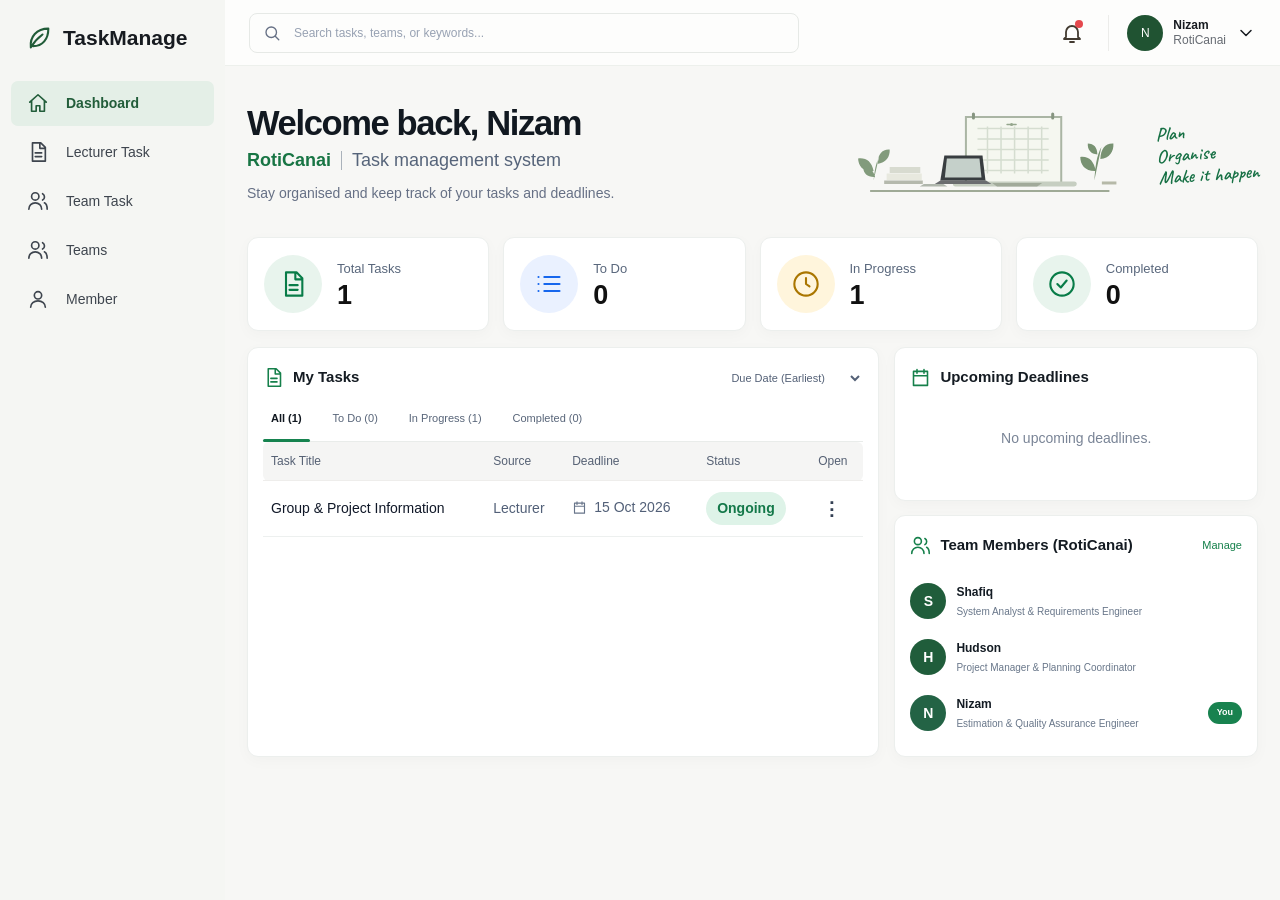
==== frontend/index.html @ a299155d "Organize project frontend structure" ====
<!doctype html>
<html lang="en">
  <head>
    <meta charset="utf-8" />
    <meta
      name="viewport"
      content="width=device-width, initial-scale=1, viewport-fit=cover"
    />
    <title>TaskManage - RotiCanai</title>
    <link
      href="https://fonts.googleapis.com/css2?family=Plus+Jakarta+Sans:wght@400;500;600;800&family=Caveat:wght@500&display=swap"
      rel="stylesheet"
    />
    <link rel="stylesheet" href="css/style.css" />
    <link rel="stylesheet" href="css/lecturer.css" />
    <link rel="stylesheet" href="css/team.css" />
    <link rel="stylesheet" href="css/teams.css" />
    <link rel="stylesheet" href="css/team-overview.css" />
    <link rel="stylesheet" href="css/team-manage.css" />
    <link rel="stylesheet" href="css/dashboard.css" />
    <link rel="stylesheet" href="css/member.css" />
    <link rel="stylesheet" href="css/lecturer-details.css" />
  </head>
  <body>
    <div class="sh">
      <aside class="sb">
        <div class="lg">
          <svg class="i" viewBox="0 0 24 24" style="width: 28px; height: 28px">
            <path
              d="M5 20C4 11 10 4 20 4c0 9-5 15-13 15M5 20c3-5 6-8 10-11"
            /></svg
          ><span>TaskManage</span>
        </div>
        <nav id="nv" aria-label="Navigasi utama"></nav>
        <div class="sidebar-account">
          <span class="av">N</span>
          <div><b>Nizam</b><small>Student Account</small></div>
        </div>
      </aside>
      <main class="mn" id="mn"></main>
    </div>
    <dialog id="dg"><form method="dialog" id="df"></form></dialog>

    <script src="js/app.js" defer></script>
  </body>
</html>
---- frontend/css/style.css ----
:root {
  color-scheme: light;
  --bg: #f5f7f4;
  --sf: #fff;
  --sf2: #f3f5f2;
  --ink: #17231c;
  --mu: #667269;
  --ln: #e3e8e2;
  --g: #1f6b3f;
  --gs: #e3f0e5;
  --gb: #2f8f55;
  --red: #d33a2c;
  --dk: #1d2a22;
  --ondk: #fff;
  box-sizing: border-box;
  padding-top: env(safe-area-inset-top, 0px);
  padding-bottom: env(safe-area-inset-bottom, 0px);
}
*,
*::before,
*::after {
  box-sizing: border-box;
}
html {
  height: 100%;
  scroll-padding-top: env(safe-area-inset-top, 0px);
}
body {
  margin: 0;
  min-height: 100%;
  background: var(--bg);
  color: var(--ink);
  font:
    400 0.93rem/1.5 "Plus Jakarta Sans",
    system-ui,
    sans-serif;
}
a {
  color: inherit;
  text-decoration: none;
}
button,
input,
select {
  font: inherit;
  color: inherit;
}
button {
  cursor: pointer;
}
:focus-visible,
.sr:focus-within {
  outline: 3px solid var(--g);
  outline-offset: 2px;
}
svg.i {
  width: 20px;
  height: 20px;
  fill: none;
  stroke: currentColor;
  stroke-width: 1.8;
  stroke-linecap: round;
  stroke-linejoin: round;
  flex: none;
}
.sh {
  display: grid;
  grid-template-columns: 232px 1fr;
}
.sb {
  position: sticky;
  top: env(safe-area-inset-top, 0px);
  align-self: start;
  height: 100vh;
  padding: 20px 14px;
  background: var(--sf);
  border-right: 1px solid var(--ln);
}
.lg {
  display: flex;
  align-items: center;
  gap: 10px;
  padding: 4px 10px 26px;
  font-size: 1.3rem;
  font-weight: 800;
  color: var(--g);
}
.lg span {
  color: var(--ink);
}
.sb nav a {
  display: flex;
  align-items: center;
  gap: 12px;
  margin-bottom: 4px;
  padding: 11px 12px;
  border-radius: 10px;
  color: var(--mu);
  font-weight: 500;
}
.sb nav a.on {
  background: var(--gs);
  color: var(--g);
  font-weight: 800;
}
.mn {
  min-width: 0;
  padding: 20px clamp(16px, 3vw, 32px) 48px;
}
.tp {
  display: flex;
  align-items: center;
  gap: 16px;
  margin-bottom: 20px;
}
.tr {
  margin-left: auto;
  display: flex;
  align-items: center;
  gap: 14px;
}
.bl {
  position: relative;
  display: grid;
  place-items: center;
  width: 40px;
  height: 40px;
  background: none;
  border: 0;
  color: var(--ink);
}
.bl::after {
  content: "";
  position: absolute;
  top: 7px;
  right: 9px;
  width: 8px;
  height: 8px;
  border-radius: 50%;
  background: #e5484d;
}
.pf {
  display: flex;
  align-items: center;
  gap: 10px;
  padding-left: 14px;
  border-left: 1px solid var(--ln);
}
.pf small {
  display: block;
  color: var(--mu);
  font-size: 0.75rem;
  line-height: 1.2;
}
.pf b {
  display: block;
  line-height: 1.2;
}
.sr {
  flex: 1;
  max-width: 540px;
  display: flex;
  align-items: center;
  gap: 10px;
  height: 44px;
  padding: 0 14px;
  background: var(--sf);
  border: 1px solid var(--ln);
  border-radius: 10px;
  color: var(--mu);
}
.sr input {
  flex: 1;
  min-width: 0;
  border: 0;
  background: none;
  outline: 0;
}
.sr.w {
  max-width: none;
  margin: 0 0 14px;
}
h1 {
  margin: 0;
  font-size: clamp(1.6rem, 4vw, 2.1rem);
  font-weight: 800;
  letter-spacing: -0.01em;
  line-height: 1.15;
}
h3 {
  margin: 0;
  font-size: 1.05rem;
  font-weight: 800;
}
.mu {
  color: var(--mu);
  margin: 2px 0 0;
}
.av {
  display: grid;
  place-items: center;
  width: 40px;
  height: 40px;
  flex: none;
  border-radius: 50%;
  background: var(--g);
  color: #fff;
  font-weight: 800;
}
.av.y {
  background: #2b302d;
  color: #fff;
}
.av.bl2 {
  background: #dbeafe;
  color: #1d4ed8;
}
.av.pk {
  background: #fde2e4;
  color: #b4232a;
}
.av.pu {
  background: #efe0fb;
  color: #7e3fb8;
}
.cd {
  background: var(--sf);
  border: 1px solid var(--ln);
  border-radius: 14px;
  padding: 20px;
}
.ch {
  display: flex;
  align-items: center;
  gap: 10px;
  margin-bottom: 14px;
}
.ch a {
  margin-left: auto;
  color: var(--g);
  font-size: 0.8rem;
  font-weight: 600;
  display: flex;
  align-items: center;
  gap: 6px;
}
.ch .i {
  color: var(--g);
}
.wl {
  display: flex;
  justify-content: space-between;
  gap: 20px;
  margin-bottom: 20px;
}
.gt {
  margin: 6px 0;
  display: flex;
  gap: 14px;
  font-size: 1.05rem;
  color: var(--mu);
}
.gt b {
  color: var(--g);
}
.qt {
  margin: 0;
  font:
    500 1.5rem/1.1 "Caveat",
    cursive;
  color: var(--mu);
  transform: rotate(-4deg);
  align-self: center;
  padding-right: 20px;
}
.st {
  display: grid;
  grid-template-columns: repeat(4, 1fr);
  gap: 16px;
  margin-bottom: 20px;
}
.st .cd {
  display: flex;
  align-items: center;
  gap: 16px;
  padding: 18px;
}
.ib {
  display: grid;
  place-items: center;
  width: 56px;
  height: 56px;
  border-radius: 50%;
  background: var(--gs);
  color: var(--g);
  flex: none;
}
.ib.y {
  background: #fbefc4;
  color: #a06b00;
}
.ib.d {
  background: var(--g);
  color: var(--bg);
}
.st small {
  display: block;
  color: var(--mu);
}
.st strong {
  font-size: 1.9rem;
  line-height: 1.1;
}
.dg {
  display: grid;
  grid-template-columns: 1.65fr 1fr;
  gap: 20px;
  align-items: start;
}
.col {
  display: grid;
  gap: 20px;
  min-width: 0;
}
.pn {
  padding: 16px;
  background: var(--gs);
  border-radius: 12px;
}
.pn h4 {
  margin: 0 0 8px;
  font-size: 1.1rem;
  color: var(--g);
  font-weight: 800;
}
.mt {
  display: flex;
  flex-wrap: wrap;
  gap: 6px 14px;
  margin-bottom: 12px;
  color: var(--mu);
  font-size: 0.85rem;
}
.mt span {
  display: flex;
  align-items: center;
  gap: 6px;
}
.mt .i {
  width: 16px;
  height: 16px;
}
.mt .rd {
  color: var(--red);
}
.ins {
  padding: 14px;
  background: var(--sf);
  border-radius: 10px;
  color: var(--mu);
  font-size: 0.88rem;
}
.ins b {
  display: block;
  color: var(--ink);
  margin-bottom: 4px;
}
.lecturer-brief p {
  margin: 0 0 12px;
}
.lecturer-brief .required-info {
  list-style: none;
  padding: 0;
  margin: 0 0 18px;
}
.lecturer-brief li + li {
  margin-top: 6px;
}
.lecturer-brief ol {
  margin: 8px 0 0;
  padding-left: 22px;
}
.bar {
  flex: 1;
  height: 8px;
  border-radius: 99px;
  background: var(--ln);
  overflow: hidden;
  min-width: 60px;
}
.bar i {
  display: block;
  height: 100%;
  border-radius: inherit;
  background: var(--gb);
}
.pr {
  display: flex;
  align-items: center;
  gap: 12px;
  margin-top: 14px;
  font-weight: 600;
}
.sc {
  overflow-x: auto;
}
table {
  width: 100%;
  border-collapse: collapse;
  min-width: 560px;
}
th {
  padding: 10px 14px;
  background: var(--sf2);
  color: var(--mu);
  font-size: 0.8rem;
  font-weight: 600;
  text-align: left;
}
td {
  padding: 13px 14px;
  border-top: 1px solid var(--ln);
}
.tw {
  border: 1px solid var(--ln);
  border-radius: 10px;
  overflow: hidden;
}
.pl {
  display: inline-block;
  padding: 2px 12px;
  border-radius: 99px;
  font-size: 0.78rem;
  font-weight: 600;
  color: #1c2321;
  white-space: nowrap;
}
.ok {
  background: #cdeccf;
}
.pg {
  background: #fbe9a6;
}
.on {
  background: #dbeafe;
}
.ns {
  background: #e8ebe8;
}
.po {
  background: #fbe8d6;
}
.pb {
  background: #dbeafe;
}
.pp {
  background: #efe0fb;
}
.tl {
  display: flex;
  align-items: center;
  gap: 12px;
  padding: 10px 0;
  border-top: 1px solid var(--ln);
}
.tl:first-of-type {
  border-top: 0;
}
.tl .mu {
  font-size: 0.78rem;
}
.you {
  margin-left: auto;
  padding: 1px 10px;
  border-radius: 99px;
  background: var(--g);
  color: var(--bg);
  font-size: 0.72rem;
  font-weight: 800;
}
.hl {
  background: var(--gs);
  border-radius: 10px;
  padding: 10px 12px;
  margin: 0 -12px;
}
.dd {
  margin-left: auto;
  text-align: right;
  color: var(--red);
  font-weight: 800;
  font-size: 0.85rem;
}
.dd small {
  display: block;
  color: var(--mu);
  font-weight: 400;
}
.act {
  position: relative;
  display: grid;
  gap: 14px;
  padding-left: 22px;
  margin: 0;
  list-style: none;
}
.act::before {
  content: "";
  position: absolute;
  left: 5px;
  top: 8px;
  bottom: 8px;
  width: 2px;
  background: var(--ln);
}
.act li {
  position: relative;
  display: flex;
  justify-content: space-between;
  gap: 12px;
  font-size: 0.85rem;
}
.act li::before {
  content: "";
  position: absolute;
  left: -22px;
  top: 6px;
  width: 12px;
  height: 12px;
  border-radius: 50%;
  background: var(--ln);
  border: 2px solid var(--sf);
}
.act li:first-child::before {
  background: var(--gb);
}
.act em {
  font-style: normal;
  color: var(--mu);
  white-space: nowrap;
  font-size: 0.78rem;
}
.hd {
  display: flex;
  align-items: center;
  gap: 16px;
  padding: 16px 20px;
  border-bottom: 1px solid var(--ln);
}
.hd .ib {
  border-radius: 12px;
  background: #fbe8d6;
  color: #8a4b12;
  width: 60px;
  height: 60px;
}
.bt {
  display: inline-flex;
  align-items: center;
  gap: 8px;
  padding: 10px 16px;
  background: var(--sf);
  border: 1px solid var(--ln);
  border-radius: 10px;
  font-weight: 600;
}
.bt.d {
  margin-left: auto;
  background: var(--dk);
  color: var(--ondk);
  border-color: var(--dk);
}
.pc {
  padding: 0;
}
.pc > .hd {
  padding: 20px;
}
.pc > .hd .bt {
  margin-left: auto;
}
.tb2 {
  display: flex;
  align-items: center;
  gap: 26px;
  padding: 0 20px;
  border-bottom: 1px solid var(--ln);
}
.tb2 button {
  padding: 14px 0;
  background: none;
  border: 0;
  border-bottom: 2px solid transparent;
  color: var(--mu);
  font-weight: 500;
}
.tb2 button.on {
  background: none;
  border-color: var(--ink);
  color: var(--ink);
  font-weight: 800;
}
.tb2 .bt {
  margin: 8px 0 8px auto;
}
.bd {
  padding: 20px;
}
.ck {
  width: 18px;
  height: 18px;
  accent-color: var(--g);
}
.mo {
  width: 34px;
  height: 26px;
  border: 0;
  border-radius: 6px;
  background: var(--sf2);
  font-weight: 800;
}
.two {
  display: grid;
  grid-template-columns: 1fr 1fr;
  gap: 20px;
  margin-top: 20px;
}
.big {
  font-size: 1.5rem;
  font-weight: 800;
  margin-left: 12px;
}
.gl {
  display: flex;
  align-items: center;
  gap: 6px;
  font-size: 0.8rem;
  color: var(--mu);
  margin-left: auto;
}
.on2 {
  display: inline-block;
  width: 9px;
  height: 9px;
  border-radius: 50%;
  margin-right: 8px;
  background: #22a35a;
}
.on2.of {
  background: #a3aaa5;
}
.rt {
  display: grid;
  grid-template-columns: repeat(3, 1fr);
  gap: 12px;
}
.rt div {
  padding: 14px 10px;
  border-radius: 10px;
  text-align: center;
  font-size: 0.82rem;
  color: #1c2321;
}
.rt strong {
  display: block;
  font-size: 1.6rem;
}
.rt .i {
  margin: 0 auto 4px;
}
.cb {
  display: flex;
  align-items: center;
  gap: 10px;
  margin-bottom: 14px;
  flex-wrap: wrap;
}
.cb h3 {
  font-size: 1.35rem;
  margin: 0 12px;
}
.cb .bt {
  padding: 8px 14px;
}
.cb .sw {
  margin-left: auto;
  display: flex;
  background: var(--sf2);
  border-radius: 10px;
  padding: 4px;
}
.sw button {
  padding: 6px 18px;
  border: 0;
  border-radius: 8px;
  background: none;
  color: var(--mu);
  font-weight: 500;
}
.sw .on {
  background: #efe3d6;
  color: #1c2321;
  font-weight: 600;
}
.cg {
  display: grid;
  grid-template-columns: repeat(7, 1fr);
  border-top: 1px solid var(--ln);
  border-left: 1px solid var(--ln);
}
.cg > * {
  border-right: 1px solid var(--ln);
  border-bottom: 1px solid var(--ln);
}
.cg .w {
  padding: 10px;
  text-align: center;
  font-weight: 600;
  background: var(--sf2);
}
.cg .c {
  min-height: 98px;
  padding: 8px 6px;
}
.cg .c > span {
  display: block;
  margin-bottom: 6px;
  font-size: 0.85rem;
}
.cg .c.o > span {
  color: var(--mu);
  opacity: 0.5;
}
.ev {
  display: flex;
  align-items: center;
  gap: 6px;
  margin-bottom: 4px;
  padding: 5px 8px;
  border-radius: 8px;
  font-size: 0.72rem;
  font-weight: 500;
  color: #1c2321;
  line-height: 1.2;
}
.ev::before {
  content: "";
  width: 8px;
  height: 8px;
  border-radius: 50%;
  flex: none;
  background: var(--d);
}
.r {
  --d: #ef4444;
  background: #fde2e2;
}
.b {
  --d: #3b82f6;
  background: #dbeafe;
}
.p {
  --d: #a855f7;
  background: #f0e1fb;
}
.y {
  --d: #f5b800;
  background: #fdf0c8;
}
.gr {
  --d: #22a35a;
  background: #d9f2e0;
}
.pk2 {
  --d: #ec4899;
  background: #fde0ec;
}
.cl {
  display: grid;
  grid-template-columns: 2.3fr 1fr;
  gap: 20px;
  align-items: start;
}
.ul {
  display: flex;
  align-items: center;
  gap: 12px;
  padding: 12px 0;
  border-top: 1px solid var(--ln);
  font-size: 0.82rem;
}
.ul:first-of-type {
  border-top: 0;
}
.dot {
  display: grid;
  place-items: center;
  width: 30px;
  height: 30px;
  border-radius: 8px;
  flex: none;
}
.dot::before {
  content: "";
  width: 12px;
  height: 12px;
  border-radius: 50%;
  background: var(--d);
}
.ul b {
  display: block;
  font-size: 0.88rem;
}
.ul small {
  color: var(--mu);
}
.ul .d {
  margin-left: auto;
  color: var(--mu);
}
.lk {
  display: flex;
  align-items: center;
  gap: 12px;
  padding: 8px 0;
}
.lk::before {
  content: "";
  width: 16px;
  height: 16px;
  border-radius: 50%;
  background: var(--d);
}
.dl {
  padding: 12px 0;
  border-top: 1px solid var(--ln);
  display: flex;
  gap: 12px;
  align-items: center;
}
.dl:first-of-type {
  border-top: 0;
}
dialog {
  width: min(420px, 92vw);
  padding: 22px;
  border: 0;
  border-radius: 14px;
  background: var(--sf);
  color: var(--ink);
}
dialog::backdrop {
  background: rgba(0, 0, 0, 0.45);
}
dialog label {
  display: block;
  margin: 12px 0 4px;
  font-weight: 600;
  font-size: 0.85rem;
}
dialog input,
dialog select {
  width: 100%;
  padding: 10px 12px;
  background: var(--bg);
  border: 1px solid var(--ln);
  border-radius: 8px;
}
.ac {
  display: flex;
  justify-content: flex-end;
  gap: 8px;
  margin-top: 20px;
}
.ac button {
  padding: 9px 18px;
  border-radius: 9px;
  border: 1px solid var(--ln);
  background: none;
  font-weight: 600;
}
.ac .pm {
  background: var(--dk);
  color: var(--ondk);
  border-color: var(--dk);
}

/* Reference palette: green dashboard, warm neutral workspace pages. */
:root {
  --bg: #f7f7f5;
  --sf: #fdfdfc;
  --sf2: #f0efed;
  --ink: #171b20;
  --mu: #666b72;
  --ln: #ececea;
  --g: #225d3a;
  --gs: #e4efe7;
  --gb: #308a59;
  --dk: #292e34;
  --red: #cf414b;
}
body {
  font-family: Arial, Helvetica, sans-serif;
  font-size: 14px;
}
.sh {
  grid-template-columns: 205px minmax(0, 1fr);
}
.sb {
  display: flex;
  flex-direction: column;
  background: #f5f6f3;
  border: 0;
  padding: 22px 11px;
  height: 100dvh;
}
.lg {
  padding: 0 14px 27px;
  font-size: 20px;
  gap: 10px;
  color: var(--g);
}
.sb nav a {
  min-height: 45px;
  margin-bottom: 4px;
  border-radius: 7px;
  padding: 10px 16px;
  color: #3e454e;
  font-size: 14px;
  font-weight: 400;
  gap: 17px;
}
.sb nav a.on {
  color: var(--g);
  background: var(--gs);
  font-weight: 600;
}
.sb nav .i {
  width: 22px;
  height: 22px;
}
.sidebar-account {
  display: flex;
  align-items: center;
  gap: 12px;
  margin-top: auto;
  padding: 20px 14px 25px;
}
.sidebar-account small {
  display: block;
  font-size: 12px;
  color: #434952;
}
.sidebar-account .av {
  width: 44px;
  height: 44px;
  background: #20262d;
  font-size: 20px;
  font-weight: 400;
}
.mn {
  padding: 20px 25px 40px;
}
.tp {
  min-height: 54px;
  align-items: flex-start;
  margin-bottom: 10px;
}
h1 {
  font-size: 32px;
  line-height: 1.2;
  letter-spacing: -0.6px;
  font-weight: 700;
}
h3 {
  font-weight: 600;
  font-size: 18px;
}
.tp .mu {
  margin-top: 3px;
  font-size: 16px;
  color: #404751;
}
.tr {
  gap: 16px;
  flex-shrink: 0;
}
.pf {
  padding-left: 18px;
}
.pf .av {
  background: #20262d;
  font-weight: 500;
}
body:not([data-page="home"]) .pf > div,
body:not([data-page="home"]) .pf > svg {
  display: none;
}
.bl {
  color: #423a30;
}
.bl .i {
  width: 24px;
  height: 24px;
}
.cd {
  border: 1px solid #f1f0ee;
  border-radius: 12px;
  box-shadow: 0 3px 10px #282b3005;
  padding: 18px;
  min-width: 0;
}
.pc {
  padding: 0;
}
.pc > .hd {
  padding: 18px 20px;
  min-height: 92px;
}
.hd .ib {
  width: 76px;
  height: 60px;
  color: #473d30;
  background: #faecdf;
  border-radius: 9px;
}
.hd .ib .i {
  width: 36px;
  height: 36px;
  stroke-width: 2;
}
.hd h3 {
  font-size: 23px;
  font-weight: 700;
}
.hd > div {
  min-width: 0;
}
.hd .mu {
  font-size: 16px;
}
.bt {
  min-height: 44px;
  font-weight: 400;
  border-color: #e1dfdc;
  border-radius: 9px;
  white-space: nowrap;
}
.tb2 {
  padding: 0 18px;
  gap: 30px;
  min-height: 63px;
}
.tb2 > button {
  min-height: 63px;
  padding: 16px 14px;
  font-size: 15px;
}
.tb2 > button.on {
  border-bottom-width: 3px;
  font-weight: 600;
}
.tb2 > .bt.d {
  padding: 9px 17px;
  min-height: 44px;
  color: white;
  background: #2c3138;
  border: 1px solid #363d45;
  border-radius: 9px;
}
.bd {
  padding: 18px 16px;
}
.sr {
  border-color: #dededb;
  background: transparent;
  border-radius: 10px;
}
.sr.w {
  margin-bottom: 16px;
}
.tw {
  border-color: #eae9e6;
  border-radius: 9px;
}
th {
  color: #24272b;
  font-weight: 500;
  font-size: 12px;
  padding: 13px 14px;
}
td {
  font-size: 14px;
  padding: 10px 14px;
  border-color: #eeedeb;
}
.pl {
  border-radius: 8px;
  padding: 4px 11px;
  font-weight: 400;
  line-height: 1.4;
}
.pl.on,
.pl.pb {
  background: #e2edfc;
  color: #23598b;
}
.pl.ns {
  background: #edeeec;
  color: #454b51;
}
.pl.ok {
  background: #d8f3e5;
  color: #185f3b;
}
.pl.pg {
  background: #fff0bc;
  color: #735914;
}
.pl.po {
  background: #f6eadd;
  color: #604c37;
}
.pl.pp {
  background: #f0e2fb;
  color: #7739a2;
}
.mo {
  background: #f3f3f1;
  width: 46px;
  min-height: 30px;
}
.ck {
  flex: none;
  width: 19px;
  height: 19px;
}
.two {
  gap: 18px;
  margin-top: 18px;
}
.two > .cd {
  min-height: 158px;
}
.two .ch {
  margin-bottom: 16px;
}
.ch a {
  color: #2264a1;
  font-weight: 400;
}
.gl {
  font-size: 13px;
}
.bar {
  background: #e5e6e5;
}
.bar i {
  background: linear-gradient(90deg, #4eaa7e, #47ad7b);
}
.big {
  font-size: 21px;
}
[data-page="team"] .pc .sc {
  max-height: 276px;
  overflow: auto;
  scrollbar-width: thin;
}
[data-page="team"] thead {
  position: sticky;
  top: 0;
  z-index: 1;
}
[data-page="team"] .pc td {
  padding-top: 7px;
  padding-bottom: 7px;
}
[data-page="team"] .two .pr {
  padding-top: 12px;
}
[data-page="member"] .pc > .hd {
  min-height: 110px;
  gap: 28px;
}
[data-page="member"] td {
  padding-top: 12px;
  padding-bottom: 12px;
}
[data-page="member"] td:nth-child(2) .pl {
  white-space: normal;
  max-width: 235px;
  font-size: 12px;
}
[data-page="member"] .two {
  grid-template-columns: 1.1fr 1fr;
}
[data-page="member"] .two .tl {
  font-size: 12px;
}
.rt {
  gap: 8px;
}
.rt > div {
  border-radius: 7px;
  padding: 14px 8px;
  background: #f7ecdf;
  font-size: 12px;
}
.rt > .pb {
  background: #eaf1fc;
}
.rt > .pp {
  background: #f2e9fa;
}
.rt .i {
  display: block;
  margin-bottom: 8px;
}
.rt strong {
  font-size: 23px;
  margin-top: 4px;
  font-weight: 500;
}
.cl {
  grid-template-columns: minmax(0, 2.5fr) minmax(275px, 1fr);
  gap: 17px;
}
.cl > .cd {
  padding: 0;
  overflow: hidden;
}
.cb {
  padding: 16px 14px;
  margin: 0;
  gap: 6px;
  min-height: 74px;
}
.cb .bt {
  padding: 8px 12px;
  min-height: 40px;
}
.cb h3 {
  font-size: 21px;
  margin: 0 10px;
}
.cb .sw {
  padding: 0;
  background: #faf9f7;
  border: 1px solid #eeece9;
  border-radius: 8px;
}
.sw button {
  min-height: 38px;
  padding: 6px 20px;
}
.sw .on {
  background: #eee5dc;
  color: #171717;
}
.cg {
  border-left: 0;
  grid-template-columns: repeat(7, minmax(0, 1fr));
}
.cg .w {
  background: transparent;
  font-size: 14px;
  padding: 11px 3px;
}
.cg .c {
  min-height: 98px;
  padding: 9px 5px;
}
.cg .c > span {
  font-size: 12px;
  padding-left: 7px;
}
.cg > :nth-child(7n) {
  border-right: 0;
}
.ev {
  font-size: 10px;
  padding: 9px 4px;
  gap: 4px;
  border-radius: 5px;
  overflow-wrap: anywhere;
}
.ev::before {
  width: 7px;
  height: 7px;
}
.cl .col {
  gap: 18px;
}
.cl .col .cd {
  padding: 16px 12px;
}
.cl h3 {
  font-size: 16px;
}
.cl .cb h3 {
  font-size: 21px;
}
.cl .ul {
  padding: 18px 0;
  gap: 7px;
  font-size: 10px;
}
.cl .ul b {
  font-size: 11px;
}
.cl .ul .dot {
  width: 24px;
}
.cl .ul > div {
  flex: 1;
}
.cl .ul .d {
  white-space: nowrap;
}
.cl .ul .pl {
  font-size: 9px !important;
  padding: 6px 5px;
  border-radius: 3px;
}
.lk {
  font-size: 13px;
  padding: 9px 10px;
}
.cl .col > .cd:last-child {
  padding: 18px 16px 30px;
}

/* Dashboard follows the separate green reference. */
[data-page="home"] .sh {
  grid-template-columns: 225px minmax(0, 1fr);
}
[data-page="home"] .sb {
  background: #f5f6f3;
}
[data-page="home"] .lg {
  color: #215c38;
  font-size: 21px;
}
[data-page="home"] .sb nav a.on {
  background: var(--gs);
  color: var(--g);
}
[data-page="home"] .sidebar-account {
  display: none;
}
[data-page="home"] .mn {
  padding: 0 20px 24px;
}
[data-page="home"] .tp {
  align-items: center;
  margin: 0 -20px 24px;
  padding: 10px 24px;
  min-height: 64px;
  background: var(--sf);
  border-bottom: 1px solid #f0f1ee;
}
[data-page="home"] .tp .sr {
  max-width: 495px;
  height: 38px;
  font-size: 12px;
  border-color: #edeeeb;
}
[data-page="home"] .pf {
  font-size: 12px;
}
[data-page="home"] .pf .av {
  background: #205332;
  width: 36px;
  height: 36px;
}
[data-page="home"] .wl {
  min-height: 98px;
  position: relative;
  align-items: center;
  margin-bottom: 16px;
}
[data-page="home"] .wl > div:first-child {
  z-index: 1;
  max-width: 68%;
}
[data-page="home"] h1 {
  font-size: 32px;
  font-weight: 750;
}
.gt {
  font-size: 16px;
  margin: 6px 0;
}
.gt b {
  font-size: 18px;
}
.welcome-art {
  display: flex;
  align-items: center;
  position: absolute;
  right: 0;
  bottom: -3px;
  width: 36%;
  opacity: 0.85;
}
.welcome-art img {
  width: 72%;
  min-width: 0;
  height: auto;
}
.qt {
  flex: 1;
  padding: 0;
  font-size: 17px;
  color: #666f63;
  white-space: nowrap;
}
.qt::after {
  content: "";
  display: block;
  width: 60px;
  height: 2px;
  margin: 10px auto 0;
  background: #448366;
  transform: rotate(-16deg);
}
.st {
  gap: 14px;
  margin-bottom: 18px;
}
.st .cd {
  min-height: 104px;
  padding: 16px;
  gap: 18px;
}
.st .ib {
  width: 64px;
  height: 64px;
  background: #ecf4ef;
}
.st .ib .i {
  width: 31px;
  height: 31px;
}
.st .ib.y {
  background: #fcf7df;
  color: #867326;
}
.st .ib.d {
  background: #e8f3ed;
  color: #23683f;
}
.st strong {
  display: block;
  font-size: 31px;
  margin-top: 4px;
}
.st small {
  font-size: 14px;
  color: #424952;
}
.dg {
  grid-template-columns: minmax(0, 1.58fr) minmax(0, 1fr);
  gap: 16px;
}
.dg .col {
  gap: 16px;
}
.dg .cd {
  padding: 16px;
}
.dg h3 {
  font-size: 16px;
}
.dg .ch a {
  color: #386851;
  font-size: 11px;
}
.dg .ch {
  margin-bottom: 14px;
}
.dg .ch > .i {
  width: 23px;
  height: 23px;
}
.pn {
  background: #eff5f0;
  border-radius: 6px;
  padding: 18px 16px;
}
.pn h4 {
  font-size: 17px;
  margin-bottom: 12px;
}
.mt {
  font-size: 12px;
  margin-bottom: 18px;
}
.mt .rd {
  color: #53585f;
}
.mt .rd .i {
  color: #d45762;
}
.ins {
  background: #f9fbf9;
  font-size: 13px;
  line-height: 1.5;
  padding: 14px;
}
.ins b {
  font-size: 12px;
  font-weight: 500;
  margin-bottom: 8px;
}
.dg .bar i {
  background: linear-gradient(90deg, #298254, #318659);
}
.dg .tl {
  font-size: 12px;
  min-height: 60px;
}
.dg .tl b {
  font-size: 14px;
}
.dg .tl .mu {
  font-size: 11px !important;
  line-height: 1.5;
}
.dg .tl .av {
  width: 34px;
  height: 34px;
  box-shadow: 0 0 0 6px #f0f3ef;
  font-size: 14px;
}
.dg .hl {
  background: #edf5ef;
  margin: 2px -2px 0;
  padding: 10px;
}
.dg .dd {
  font-size: 11px;
  flex-shrink: 0;
}
.dg .dd small {
  font-size: 10px;
}
.dg .you {
  font-size: 10px;
  padding: 2px 7px;
}
.act {
  gap: 14px;
}
.act li {
  font-size: 12px;
  line-height: 1.35;
}
.act em {
  font-size: 10px;
}
.dg table {
  min-width: 0;
}
.dg .tw {
  border: 0;
  border-radius: 5px;
}
.dg th {
  font-size: 10px;
  padding: 12px 8px;
}
.dg td {
  font-size: 11px;
  padding: 15px 8px;
}
.dg td:nth-child(2) {
  width: 40%;
}
.dg td:nth-child(3) {
  white-space: nowrap;
}
.dg td .pl {
  font-size: 10px;
  padding: 5px 8px;
  border-radius: 20px;
  white-space: nowrap;
}
.dg td .pr {
  font-size: 10px;
  gap: 6px;
}
.dg td .bar {
  min-width: 52px;
}

/* Tablet: retain readable content and move navigation below the workspace. */
@media (max-width: 1100px) {
  .sh,
  [data-page="home"] .sh {
    grid-template-columns: 185px minmax(0, 1fr);
  }
  .mn {
    padding-inline: 18px;
  }
  .lg {
    font-size: 18px !important;
    padding-inline: 7px;
  }
  .sb nav a {
    padding-inline: 10px;
    gap: 10px;
  }
  .dg {
    grid-template-columns: 1fr;
  }
  .dg > .col:last-child {
    grid-template-columns: 1fr 1fr;
  }
  .dg > .col:last-child > :last-child {
    grid-column: 1 / -1;
  }
  .cl {
    grid-template-columns: 1fr;
  }
  .cl > .col {
    grid-template-columns: 1fr 1fr;
  }
  .st .cd {
    gap: 10px;
    padding: 12px;
  }
  .st .ib {
    width: 44px;
    height: 44px;
  }
  .st small {
    font-size: 12px;
  }
  [data-page="member"] .two {
    grid-template-columns: 1fr;
  }
  .welcome-art {
    display: none;
  }
  [data-page="home"] .wl > div:first-child {
    max-width: none;
  }
}
@media (max-width: 900px) {
  .sh,
  [data-page="home"] .sh {
    display: block;
  }
  .sb {
    position: fixed;
    inset: auto 0 0;
    z-index: 10;
    height: auto;
    display: block;
    padding: 6px 5px calc(6px + env(safe-area-inset-bottom, 0px));
    background: #fdfdfc !important;
    border-top: 1px solid #e6e5e1;
    box-shadow: 0 -3px 15px #20262d08;
  }
  .sb .lg,
  .sidebar-account {
    display: none;
  }
  .sb nav {
    display: grid;
    grid-template-columns: repeat(4, minmax(0, 1fr));
    gap: 3px;
  }
  .sb nav a {
    flex-direction: column;
    gap: 5px;
    margin: 0;
    padding: 8px 2px;
    min-height: 55px;
    font-size: 11px;
    text-align: center;
  }
  .mn,
  [data-page="home"] .mn {
    padding-bottom: calc(96px + env(safe-area-inset-bottom, 0px));
  }
  .st {
    grid-template-columns: repeat(4, minmax(0, 1fr));
  }
  .sc {
    max-width: 100%;
  }
  .two {
    grid-template-columns: 1fr 1fr;
  }
}
/* Phone: table rows become labelled cards, with no page-wide sideways scroll. */
@media (max-width: 600px) {
  .mn {
    padding: 20px 14px 100px;
  }
  [data-page="home"] .mn {
    padding-inline: 14px;
  }
  [data-page="home"] .tp {
    margin-inline: -14px;
    padding: 12px 14px;
    margin-bottom: 22px;
  }
  h1,
  [data-page="home"] h1 {
    font-size: 26px;
  }
  h3 {
    font-size: 16px;
  }
  .tp {
    gap: 10px;
    margin-bottom: 18px;
  }
  .tp .mu {
    font-size: 13px;
  }
  .tr {
    gap: 4px;
  }
  .pf {
    border: 0;
    padding-left: 0;
  }
  .pf > div,
  .pf > svg {
    display: none;
  }
  .pf .av {
    width: 34px;
    height: 34px;
  }
  .bl {
    width: 34px;
  }
  .sr {
    min-width: 0;
  }
  .sb nav a {
    font-size: 10px;
  }
  .wl {
    min-height: auto !important;
  }
  .wl .mu {
    font-size: 13px;
  }
  .gt {
    font-size: 13px;
    gap: 9px;
    flex-wrap: wrap;
  }
  .gt b {
    font-size: 15px;
  }
  .st {
    grid-template-columns: repeat(2, minmax(0, 1fr));
    gap: 10px;
  }
  .st .cd {
    min-height: 94px;
    padding: 12px;
    gap: 10px;
  }
  .st .ib {
    width: 42px;
    height: 42px;
  }
  .st .ib .i {
    width: 25px;
    height: 25px;
  }
  .st strong {
    font-size: 27px;
  }
  .st small {
    font-size: 11px;
  }
  .dg,
  .two,
  .cl > .col,
  .dg > .col:last-child {
    grid-template-columns: minmax(0, 1fr);
  }
  .dg > .col:last-child > :last-child {
    grid-column: auto;
  }
  .cd,
  .dg .cd {
    padding: 14px;
  }
  .pc {
    padding: 0;
  }
  .pc > .hd,
  [data-page="member"] .pc > .hd {
    padding: 16px;
    flex-wrap: wrap;
    gap: 12px;
  }
  .hd .ib {
    width: 54px;
    height: 54px;
  }
  .hd h3 {
    font-size: 21px;
  }
  .hd .mu {
    font-size: 13px;
  }
  .pc > .hd .bt {
    margin: 0;
    width: 100%;
    justify-content: center;
  }
  .tb2 {
    padding: 0 12px;
    gap: 10px;
    flex-wrap: wrap;
  }
  .tb2 > button {
    min-height: 48px;
    padding: 12px 5px;
    font-size: 13px;
  }
  .tb2 > .bt.d {
    flex: 1 0 100%;
    justify-content: center;
    margin: 0 0 12px;
  }
  .bd {
    padding: 14px 12px;
  }
  .ch {
    flex-wrap: wrap;
    gap: 7px;
  }
  .ch .gl {
    font-size: 11px;
  }
  .pn {
    padding: 14px 12px;
  }
  .pn h4 {
    font-size: 16px;
  }
  .mt {
    gap: 8px;
    font-size: 11px;
  }
  .ins {
    padding: 12px;
  }
  .act li {
    flex-direction: column;
    gap: 4px;
  }
  .tl {
    gap: 8px;
  }
  .tl > span:not(.av):not(.pl):not(.ib),
  .tl > div {
    min-width: 0;
    overflow-wrap: anywhere;
  }
  .rt {
    grid-template-columns: repeat(3, minmax(0, 1fr));
    gap: 5px;
  }
  .rt > div {
    padding: 12px 5px;
    font-size: 11px;
  }
  [data-page="team"] .pc .sc {
    max-height: none;
    overflow: visible;
  }
  .tw {
    border: 0;
    overflow: visible;
  }
  table,
  .dg table {
    display: block;
    min-width: 0;
    width: 100%;
  }
  thead {
    display: none;
  }
  tbody {
    display: grid;
    gap: 12px;
  }
  tr:has(th) {
    display: none;
  }
  tr:has(td) {
    display: block;
    border: 1px solid #e9e8e4;
    border-radius: 9px;
    padding: 8px 12px;
    background: #fff;
  }
  td,
  .dg td,
  [data-page="member"] td {
    display: flex;
    align-items: center;
    justify-content: space-between;
    gap: 12px;
    width: 100% !important;
    padding: 8px 0;
    font-size: 12px;
    border: 0;
    white-space: normal !important;
    overflow-wrap: anywhere;
  }
  td + td {
    border-top: 1px solid #f2f1ee;
  }
  td::before {
    content: attr(data-label);
    flex: 0 0 80px;
    color: #71757c;
    font-size: 11px;
  }
  td[data-label=""]::before,
  td[colspan]::before {
    display: none;
  }
  td[data-label=""] {
    justify-content: flex-end;
  }
  td > .tl {
    flex: 1;
    justify-content: flex-end;
  }
  td .pr {
    min-width: 125px;
  }
  td .pl {
    white-space: normal;
    text-align: right;
  }
  .mo {
    min-height: 44px;
    min-width: 44px;
  }
  .ck {
    width: 24px;
    height: 24px;
    margin: 4px;
  }
  .cb {
    padding: 12px;
    gap: 6px;
  }
  .cl .cb h3 {
    flex: 1;
    font-size: 17px;
    margin: 0 0 0 4px;
    text-align: right;
  }
  .cb .bt {
    min-height: 44px;
    padding: 8px;
  }
  .cb .sw {
    width: 100%;
    margin-top: 5px;
  }
  .sw button {
    flex: 1;
    min-height: 44px;
  }
  .cg .w {
    font-size: 11px;
    padding: 10px 0;
  }
  .cg .c {
    min-height: 80px;
    padding: 5px 2px;
  }
  .cg .c > span {
    padding: 0;
    font-size: 11px;
    text-align: center;
  }
  .ev {
    font-size: 9px;
    padding: 4px 2px;
    line-height: 1.3;
    gap: 2px;
    flex-direction: column;
    text-align: center;
  }
  .ev::before {
    width: 5px;
    height: 5px;
  }
  .cl .ul {
    font-size: 11px;
  }
  .cl .ul b {
    font-size: 12px;
  }
  .cl .ul .pl {
    font-size: 10px !important;
  }
  dialog {
    max-height: calc(100dvh - 32px);
    overflow-y: auto;
    padding: 20px;
  }
  dialog input,
  dialog select {
    font-size: 16px;
    min-height: 44px;
  }
  .ac button {
    min-height: 44px;
  }
}
---- frontend/css/lecturer.css ----
/* Lecturer task list from the supplied reference. */
.lecturer-list {
  margin-top: 14px;
}
.lecturer-toolbar {
  display: flex;
  align-items: center;
  gap: 24px;
  min-height: 88px;
  padding: 0 20px 0 24px;
  border: 1px solid var(--ln);
  border-radius: 12px;
  background: var(--sf);
}
.lecturer-tabs {
  display: flex;
  align-self: stretch;
  gap: 32px;
}
.lecturer-tabs button {
  position: relative;
  min-height: 70px;
  padding: 0 4px;
  border: 0;
  background: transparent;
  color: #526070;
  font-size: 16px;
  white-space: nowrap;
}
.lecturer-tabs button.selected {
  color: #111819;
  font-weight: 600;
}
.lecturer-tabs button.selected::after {
  content: "";
  position: absolute;
  bottom: 8px;
  left: 4px;
  right: 4px;
  height: 2px;
  background: var(--g);
}
.lecturer-tabs button.selected::before {
  content: "";
  position: absolute;
  bottom: 8px;
  left: -24px;
  right: -24px;
  height: 1px;
  background: var(--g);
}
.lecturer-search {
  flex: 0 1 360px;
  margin-left: auto;
  height: 48px;
  border-color: var(--ln);
  border-radius: 9px;
}
.lecturer-search input {
  width: 100%;
  font-size: 16px;
}
.lecturer-search .i {
  width: 24px;
  height: 24px;
}
.lecturer-table-panel {
  padding: 16px;
  background: var(--sf);
  border: 1px solid var(--ln);
  border-radius: 12px;
}
.lecturer-table {
  table-layout: fixed;
}
.lecturer-table th {
  padding: 18px 14px;
  background: var(--sf2);
  font-size: 14px;
  color: #4a5664;
  font-weight: 400;
}
.lecturer-table th:first-child {
  width: 38%;
  padding-left: 76px;
}
.lecturer-table th:nth-child(2),
.lecturer-table th:nth-child(3) {
  width: 17%;
}
.lecturer-table th:nth-child(4) {
  width: 20%;
}
.lecturer-table th:last-child {
  width: 8%;
  text-align: center;
}
.lecturer-task-row {
  background: #eff5f0;
}
.lecturer-task-row td {
  padding: 16px 14px;
  color: #4f5d6c;
  font-size: 16px;
}
.lecturer-task-name {
  display: flex;
  align-items: center;
  gap: 22px;
}
.lecturer-task-name b {
  font-weight: 600;
  color: #0d171c;
}
.lecturer-doc {
  display: grid;
  place-items: center;
  flex: none;
  width: 44px;
  height: 44px;
  background: var(--gs);
  border-radius: 10px;
  color: var(--g);
}
.lecturer-doc .i {
  width: 26px;
  height: 26px;
}
.lecturer-status {
  display: inline-flex;
  align-items: center;
  gap: 9px;
  padding: 7px 14px;
  background: var(--gs);
  border-radius: 15px;
  color: var(--g);
  font-weight: 600;
  white-space: nowrap;
}
.lecturer-status > span {
  height: 9px;
  width: 9px;
  border-radius: 50%;
  background: var(--gb);
}
.lecturer-task-row td:last-child {
  text-align: center;
}
.lecturer-open {
  display: inline-grid;
  place-items: center;
  width: 40px;
  height: 40px;
  border: 1px solid #e6e8e5;
  border-radius: 9px;
  color: #101b22;
  background: #fafcf9;
}
.lecturer-open:hover {
  background: var(--gs);
  border-color: var(--gb);
}
.lecturer-empty {
  padding: 30px !important;
  text-align: center;
  color: #737c82;
}
.lecturer-detail-view {
  display: grid;
  gap: 18px;
}
.lecturer-detail-head {
  display: flex;
  align-items: center;
  gap: 18px;
  min-height: 72px;
  padding: 12px 18px;
  border-bottom: 1px solid #ececea;
}
.lecturer-detail-head h2 {
  flex: 1;
  margin: 0;
  color: #121a1f;
  font-size: clamp(18px, 2vw, 26px);
}
.lecturer-back {
  display: grid;
  place-items: center;
  flex: none;
  width: 44px;
  height: 44px;
  border: 1px solid #ececea;
  border-radius: 9px;
  background: var(--sf);
}
.lecturer-date {
  display: grid;
  gap: 4px;
  min-width: 130px;
  padding-left: 18px;
  border-left: 1px solid #e8e8e5;
}
.lecturer-date > span {
  display: flex;
  align-items: center;
  gap: 8px;
  color: #737b82;
  font-size: 12px;
}
.lecturer-date .i {
  width: 18px;
  height: 18px;
  color: #111;
}
.lecturer-date > b {
  padding-left: 26px;
  color: #13191d;
  font-size: 14px;
}
.lecturer-detail-grid {
  display: grid;
  grid-template-columns: minmax(0, 1.35fr) minmax(310px, 1fr);
  gap: 18px;
}
.lecturer-info-card,
.lecturer-upload-card,
.lecturer-notes-card,
.lecturer-activity-card {
  min-width: 0;
  padding: 18px;
  background: var(--sf);
  border: 1px solid var(--ln);
  border-radius: 12px;
  box-shadow: 0 2px 8px #1c28200a;
}
.lecturer-info-card {
  padding: 14px;
}
.lecturer-info-card > h3,
.lecturer-upload-card > h3,
.lecturer-notes-card > h3,
.lecturer-activity-card > h3 {
  display: flex;
  align-items: center;
  gap: 14px;
  margin: 0 0 14px;
  color: #121a1f;
  font-size: 17px;
}
.lecturer-info-card > h3 .i {
  box-sizing: content-box;
  width: 23px;
  height: 23px;
  padding: 12px;
  border-radius: 10px;
  color: var(--g);
  background: var(--gs);
}
.lecturer-instructions {
  min-height: 250px;
  padding: 22px clamp(18px, 4vw, 52px);
  border-radius: 9px;
  background: linear-gradient(140deg, #eff5f0, var(--gs));
  color: #17232b;
  font-size: 15px;
}
.lecturer-instructions p {
  margin: 0 0 16px;
}
.lecturer-instructions ul,
.lecturer-instructions ol {
  margin: 0;
  padding-left: 24px;
}
.lecturer-instructions ul {
  display: grid;
  gap: 10px;
  margin-bottom: 18px;
}
.lecturer-instructions ul li::marker {
  color: #126345;
}
.lecturer-instructions ol {
  display: grid;
  gap: 8px;
}
.lecturer-side-cards {
  display: grid;
  align-content: start;
  gap: 16px;
}
.lecturer-upload-card > h3 .i,
.lecturer-notes-card > h3 .i,
.lecturer-activity-card > h3 .i {
  box-sizing: content-box;
  width: 21px;
  height: 21px;
  padding: 11px;
  border-radius: 10px;
  color: #242729;
  background: #f0efec;
}
.lecturer-dropzone {
  display: grid;
  justify-items: center;
  gap: 10px;
  min-height: 210px;
  padding: 20px;
  border: 1px dashed #d9ddda;
  border-radius: 9px;
  text-align: center;
  cursor: pointer;
}
.lecturer-upload-icon {
  display: grid;
  place-items: center;
  width: 54px;
  height: 58px;
  margin-bottom: 2px;
  color: #247e52;
}
.lecturer-upload-icon .i {
  width: 46px;
  height: 46px;
  stroke-width: 1.5;
}
.lecturer-dropzone > b {
  color: #11191d;
  font-size: 14px;
}
.lecturer-dropzone > span:not(.lecturer-upload-icon):not(.lecturer-choose) {
  color: #6c737b;
  font-size: 13px;
}
.lecturer-dropzone #lecturer-file {
  position: absolute;
  width: 1px;
  height: 1px;
  overflow: hidden;
  clip-path: inset(50%);
}
.lecturer-choose {
  min-width: 130px;
  margin-top: 6px;
  padding: 11px 18px;
  border-radius: 9px;
  background: #eeeae6;
  color: #171b1e;
  font-size: 14px;
  font-weight: 600;
}
.lecturer-upload-message {
  margin: 8px 0 0;
  color: #276849;
  font-size: 12px;
}
.lecturer-submit {
  width: 100%;
  min-height: 42px;
  margin-top: 10px;
  border: 0;
  border-radius: 8px;
  background: #246b45;
  color: #fff;
  font-weight: 600;
}
.lecturer-notes-card p,
.lecturer-activity-card p {
  margin: 18px 0 4px;
  color: #6c737b;
  font-size: 14px;
}
.lecturer-activity-card {
  min-height: 110px;
}
.lecturer-activity-card > h3 .i {
  width: 21px;
  height: 21px;
}
.lecturer-activity-card p {
  margin-left: 56px;
}
.lecturer-detail-dialog {
  width: min(1440px, calc(100vw - 32px));
  max-height: min(920px, calc(100dvh - 32px));
  padding: 18px;
  overflow-y: auto;
}
.lecturer-detail-dialog .cd {
  box-shadow: none;
  padding: 0;
  border: 0;
}
@media (min-width: 1400px) {
  .lecturer-detail-head {
    min-height: 74px;
  }
  .lecturer-detail-head h2 {
    font-size: 26px;
  }
  .lecturer-instructions {
    min-height: 410px;
    padding: 22px clamp(20px, 4vw, 70px);
    font-size: 17px;
  }
  .lecturer-dropzone {
    min-height: 260px;
  }
  .lecturer-notes-card {
    min-height: 142px;
  }
  .lecturer-activity-card {
    min-height: 136px;
  }
}
.visually-hidden {
  position: absolute;
  width: 1px;
  height: 1px;
  padding: 0;
  margin: -1px;
  overflow: hidden;
  clip-path: inset(50%);
  white-space: nowrap;
  border: 0;
}
@media (max-width: 1100px) {
  .lecturer-toolbar {
    gap: 14px;
    padding-inline: 16px;
  }
  .lecturer-tabs {
    gap: 18px;
  }
  .lecturer-tabs button {
    font-size: 14px;
  }
  .lecturer-search {
    flex-basis: 250px;
  }
  .lecturer-search input {
    font-size: 14px;
  }
  .lecturer-task-row td {
    font-size: 13px;
    padding: 14px 10px;
  }
  .lecturer-task-name {
    gap: 10px;
  }
  .lecturer-status {
    padding: 6px 8px;
    font-size: 12px;
  }
}
@media (max-width: 600px) {
  .lecturer-detail-dialog {
    width: calc(100vw - 20px);
    max-height: calc(100dvh - 20px);
    padding: 10px;
  }
  .lecturer-detail-head {
    flex-wrap: wrap;
    gap: 10px;
    padding: 10px;
  }
  .lecturer-detail-head h2 {
    flex: 1 1 calc(100% - 64px);
    font-size: 18px;
  }
  .lecturer-detail-head .lecturer-status {
    margin-left: auto;
  }
  .lecturer-date {
    min-width: calc(50% - 6px);
    flex: 1;
    padding: 9px 0 0;
    border: 0;
    border-top: 1px solid #eee;
  }
  .lecturer-date > b {
    padding-left: 26px;
  }
  .lecturer-detail-grid {
    grid-template-columns: minmax(0, 1fr);
    gap: 12px;
  }
  .lecturer-instructions {
    min-height: 0;
    padding: 18px 15px;
    font-size: 14px;
  }
  .lecturer-instructions ol {
    padding-left: 20px;
  }
  .lecturer-dropzone {
    min-height: 190px;
  }
  .lecturer-activity-card p {
    margin-left: 0;
  }
  .lecturer-side-cards {
    gap: 12px;
  }
  .lecturer-list {
    margin-top: 0;
  }
  .lecturer-toolbar {
    flex-wrap: wrap;
    gap: 0;
    padding: 0 14px 14px;
  }
  .lecturer-tabs {
    width: 100%;
    justify-content: space-between;
    gap: 12px;
  }
  .lecturer-tabs button {
    min-height: 60px;
  }
  .lecturer-tabs button.selected::before {
    display: none;
  }
  .lecturer-search {
    flex: 1 0 100%;
    height: 46px;
    margin: 0;
  }
  .lecturer-search input {
    font-size: 16px;
  }
  .lecturer-table-panel {
    padding: 12px;
  }
  .lecturer-task-row {
    background: #eff5f0 !important;
  }
  .lecturer-task-row td:first-child {
    padding: 12px 0;
  }
  .lecturer-task-row td:first-child::before {
    display: none;
  }
  .lecturer-task-name {
    gap: 12px;
    font-size: 15px;
  }
  .lecturer-task-row td {
    padding: 10px 0;
    font-size: 13px;
  }
  .lecturer-open {
    width: 44px;
    height: 44px;
  }
  .lecturer-empty {
    justify-content: center;
  }
}
---- frontend/css/team.css ----
/* Team task dashboard */
.team-group {
  margin-bottom: 16px;
}
.team-group > .hd {
  gap: 20px;
}
.team-group > .hd > .ib {
  width: 70px;
  height: 62px;
}
.team-group > .hd h3 {
  font-size: 22px;
}
.team-member-total {
  display: grid;
  grid-template-columns: 38px auto;
  grid-template-rows: 22px 22px;
  align-content: center;
  align-items: center;
  flex: 1;
  min-height: 66px;
  margin-left: auto;
  padding-left: 30px;
  border-left: 1px solid var(--ln);
  color: #475467;
}
.team-member-total .i {
  grid-row: 1 / 3;
  width: 28px;
  height: 28px;
  color: var(--ink);
}
.team-member-total b {
  font-size: 17px;
  line-height: 1;
}
.team-member-total span {
  font-size: 13px;
}
.team-group .bt {
  margin-left: auto;
}
.tb2:has(.team-search) {
  min-height: 68px;
  gap: 24px;
  padding: 0 18px;
}
.tb2:has(.team-search) > button:not(.bt) {
  align-self: stretch;
  padding-inline: 4px;
  white-space: nowrap;
}
.tb2:has(.team-search) > button.on {
  border-bottom: 3px solid var(--g);
  color: #111819;
  background: transparent;
}
.tb2:has(.team-search) .team-search {
  flex: 0 1 380px;
  height: 44px;
  margin: 0 0 0 auto;
}
.tb2:has(.team-search) .team-search input {
  font-size: 13px;
}
.tb2:has(.team-search) .team-add {
  flex: none;
  margin: 0;
}
.team-table-wrap {
  padding: 10px 14px 14px;
}
.team-table {
  min-width: 650px;
  table-layout: fixed;
}
.team-table th {
  padding: 12px 14px;
  font-size: 13px;
  font-weight: 400;
  color: #303943;
}
.team-table th:first-child {
  width: 36%;
}
.team-table th:nth-child(2) {
  width: 18%;
}
.team-table th:nth-child(3) {
  width: 16%;
}
.team-table th:nth-child(4) {
  width: 20%;
}
.team-table th:last-child {
  width: 10%;
  text-align: center;
}
.team-table td {
  padding: 7px 14px;
  font-size: 14px;
}
.team-task-title {
  color: #111b22;
}
.team-assignee {
  display: flex;
  align-items: center;
  gap: 10px;
  color: #344054;
}
.team-mini-avatar,
.workload-avatar,
.activity-avatar {
  display: grid;
  place-items: center;
  flex: none;
  border-radius: 50%;
  background: #e9edf3;
  color: #28364a;
}
.team-mini-avatar {
  width: 31px;
  height: 31px;
}
.avatar-1 {
  background: #fff0dc;
  color: #6d4925;
}
.avatar-2 {
  background: #efe6ff;
  color: #513487;
}
.team-status-select {
  width: 142px;
  min-height: 36px;
  padding: 5px 29px 5px 12px;
  appearance: none;
  border: 0;
  border-radius: 20px;
  font-size: 13px;
  cursor: pointer;
  background-image:
    linear-gradient(45deg, transparent 50%, #334155 50%),
    linear-gradient(135deg, #334155 50%, transparent 50%);
  background-position:
    calc(100% - 17px) 15px,
    calc(100% - 12px) 15px;
  background-size: 5px 5px;
  background-repeat: no-repeat;
}
.team-status-select.ok {
  background-color: #e0f3e8;
  color: #12633f;
}
.team-status-select.pg {
  background-color: #fff0dd;
  color: #a3400b;
}
.team-status-select.ns {
  background-color: #eff0f1;
  color: #344054;
}
.team-table .mo {
  width: 42px;
  height: 34px;
  background: #f4f4f3;
}
.team-panels {
  display: grid;
  grid-template-columns: 1fr 1fr;
  gap: 14px;
  margin-top: 16px;
  align-items: stretch;
}
.workload-card,
.team-activity {
  padding: 16px;
}
.workload-card > h3,
.team-activity .ch h3 {
  margin: 0;
  font-size: 17px;
}
.workload-card > h3 {
  margin-bottom: 6px;
}
.workload-row {
  display: grid;
  grid-template-columns: 48px minmax(110px, 1fr) minmax(210px, 1.55fr);
  gap: 10px;
  align-items: center;
  min-height: 62px;
  border-top: 1px solid #edeeec;
}
.workload-row:first-of-type {
  border-top: 0;
}
.workload-avatar {
  width: 44px;
  height: 44px;
  font-size: 19px;
}
.workload-name {
  display: grid;
  gap: 3px;
  min-width: 0;
}
.workload-name b {
  color: #19232c;
  font-size: 14px;
}
.workload-name > span {
  color: #748093;
  font-size: 12px;
  white-space: nowrap;
}
.workload-counts {
  display: grid;
  grid-template-columns: repeat(3, minmax(0, 1fr));
  gap: 7px;
}
.workload-counts > span {
  display: grid;
  place-content: center;
  min-height: 48px;
  padding: 3px;
  border-radius: 8px;
  text-align: center;
}
.workload-counts b {
  color: #1c2732;
  font-size: 15px;
}
.workload-counts small {
  font-size: 10px;
  white-space: nowrap;
}
.workload-completed {
  background: #e8f5ec;
  color: #176342;
}
.workload-progress {
  background: #fff1df;
  color: #755022;
}
.workload-not-started {
  background: #f0f1f2;
  color: #424a54;
}
.team-activity .ch {
  justify-content: space-between;
  margin-bottom: 5px;
}
.activity-view-all {
  border: 0;
  background: none;
  color: #1765ae;
  font-size: 13px;
}
.team-activity-row {
  display: grid;
  grid-template-columns: 38px minmax(0, 1fr) auto;
  gap: 10px;
  align-items: center;
  min-height: 39px;
  border-top: 1px solid #edeeec;
}
.team-activity-row:first-of-type {
  border-top: 0;
}
.activity-avatar {
  width: 34px;
  height: 34px;
  font-size: 14px;
}
.activity-message {
  min-width: 0;
  color: #3f4a5b;
  font-size: 12px;
  line-height: 1.4;
}
.activity-message b {
  font-weight: 500;
}
.activity-Completed {
  color: #13804a;
}
.activity-in-progress {
  color: #1d69c6;
}
.activity-not-started {
  color: #677282;
}
.team-activity-row time {
  color: #81899a;
  font-size: 11px;
  white-space: nowrap;
}
@media (max-width: 1100px) {
  .team-panels {
    grid-template-columns: 1fr;
  }
  .team-group .team-member-total {
    padding-left: 15px;
  }
  .tb2:has(.team-search) {
    flex-wrap: wrap;
    gap: 12px;
    padding: 0 14px 12px;
  }
  .tb2:has(.team-search) > button:not(.bt) {
    min-height: 52px;
  }
  .tb2:has(.team-search) .team-search {
    flex: 1 1 200px;
    margin: 0;
  }
}
@media (max-width: 600px) {
  .team-group > .hd {
    gap: 12px;
  }
  .team-group > .hd > .ib {
    width: 52px;
    height: 52px;
  }
  .team-group > .hd h3 {
    font-size: 19px;
  }
  .team-group .team-member-total {
    flex: 1 0 calc(50% - 8px);
    min-height: 44px;
    margin: 0;
    padding: 5px 0 0;
    border: 0;
    border-top: 1px solid var(--ln);
  }
  .team-group .bt {
    flex: 1 0 calc(50% - 8px);
    width: auto;
    min-height: 42px;
  }
  .tb2:has(.team-search) {
    align-items: center;
    gap: 5px 14px;
    padding: 0 12px 12px;
  }
  .tb2:has(.team-search) > button:not(.bt) {
    min-height: 44px;
    font-size: 12px;
  }
  .tb2:has(.team-search) .team-search {
    flex: 1 0 100%;
    height: 44px;
  }
  .tb2:has(.team-search) .team-add {
    flex: 1 0 100%;
    justify-content: center;
  }
  .team-table-wrap {
    padding: 8px 10px 12px;
  }
  .team-table {
    display: block;
    min-width: 0;
  }
  .team-table tbody {
    display: grid;
    gap: 10px;
  }
  .team-table tbody tr {
    display: grid;
    padding: 10px 12px;
    border: 1px solid var(--ln);
    border-radius: 9px;
    background: #fff;
  }
  .team-table tbody td {
    display: grid;
    grid-template-columns: 96px minmax(0, 1fr);
    gap: 10px;
    width: 100% !important;
    padding: 7px 0;
    border-top: 1px solid #f0efed;
    text-align: left;
  }
  .team-table tbody td:first-child {
    border-top: 0;
  }
  .team-table tbody td:last-child {
    justify-content: stretch;
  }
  .team-table tbody td::before {
    content: attr(data-label);
    flex: none;
    color: #727b86;
    font-size: 11px;
  }
  .team-table .team-mobile-label {
    display: none;
  }
  .team-assignee {
    justify-content: flex-start;
  }
  .team-table .team-status-select {
    min-height: 40px;
  }
  .team-table .mo {
    width: 44px;
    height: 40px;
  }
  .team-panels {
    gap: 12px;
  }
  .workload-card,
  .team-activity {
    padding: 13px;
  }
  .workload-row {
    grid-template-columns: 40px minmax(0, 1fr);
    padding: 9px 0;
  }
  .workload-avatar {
    width: 38px;
    height: 38px;
  }
  .workload-counts {
    grid-column: 1 / -1;
  }
  .workload-counts > span {
    min-height: 44px;
  }
  .team-activity-row {
    grid-template-columns: 34px minmax(0, 1fr);
    gap: 8px;
    padding: 6px 0;
  }
  .team-activity-row time {
    grid-column: 2;
  }
}
.task-add-dialog {
  width: min(574px, calc(100vw - 32px));
  padding: 22px 26px 24px;
  border: 1px solid #e3e5e5;
  border-radius: 12px;
  box-shadow: 0 22px 70px #12192332;
}
.task-add-dialog::backdrop {
  background: #17212e70;
}
.task-add-form {
  display: grid;
  gap: 0;
}
.task-add-header {
  display: flex;
  justify-content: space-between;
  align-items: center;
  min-height: 48px;
  margin-bottom: 10px;
  border-bottom: 1px solid #e6e8e9;
}
.task-add-header h2 {
  margin: 0 0 10px;
  color: #111c29;
  font-size: 21px;
  font-weight: 700;
}
.task-add-close {
  width: 36px;
  height: 36px;
  margin-bottom: 8px;
  border: 0;
  background: transparent;
  color: #596473;
  font-size: 27px;
  line-height: 1;
}
.task-add-fields {
  display: grid;
  grid-template-columns: 1fr 1fr;
  gap: 12px 24px;
}
.task-field {
  display: grid;
  align-content: start;
  gap: 6px;
  min-width: 0;
  color: #17202b;
  font-size: 13px;
  font-weight: 600;
}
.task-field-wide {
  grid-column: 1 / -1;
}
.task-field > span b {
  color: #df4242;
}
.task-field > span small {
  font-size: 11px;
  font-weight: 400;
}
.task-field input,
.task-field select,
.task-field textarea {
  box-sizing: border-box;
  width: 100%;
  min-height: 40px;
  padding: 9px 11px;
  border: 1px solid #d7dde3;
  border-radius: 7px;
  outline: none;
  background: #fff;
  color: #17202b;
  font-size: 13px;
}
.task-field input:focus,
.task-field select:focus,
.task-field textarea:focus {
  border-color: var(--gb);
  box-shadow: 0 0 0 3px #308a5520;
}
.task-field textarea {
  height: 90px;
  min-height: 90px;
  resize: vertical;
}
.task-description-count {
  margin-top: -7px;
  text-align: right;
  color: #758091;
  font-size: 11px;
  font-weight: 400;
}
.task-add-actions {
  gap: 10px;
  margin-top: 22px;
}
.task-add-actions button {
  min-width: 112px;
  min-height: 44px;
}
.task-add-actions .pm {
  background: #176743;
  border-color: #176743;
  color: #fff;
}
@media (max-width: 600px) {
  .task-add-dialog {
    width: calc(100vw - 24px);
    max-height: calc(100dvh - 24px);
    padding: 16px;
    overflow-y: auto;
  }
  .task-add-fields {
    grid-template-columns: 1fr;
    gap: 12px;
  }
  .task-field-wide {
    grid-column: auto;
  }
  .task-field input,
  .task-field select,
  .task-field textarea {
    font-size: 16px;
    min-height: 44px;
  }
  .task-field textarea {
    min-height: 80px;
  }
  .task-add-actions button {
    flex: 1;
  }
}
---- frontend/css/teams.css ----
/* Team directory */
.teams-tabs-panel {
  display: flex;
  align-items: center;
  min-height: 80px;
  gap: 20px;
  padding: 0 18px;
  border: 1px solid var(--ln);
  border-radius: 11px;
  background: var(--sf);
}
.team-name-count { display: block; margin-top: -4px; color: #7a8492; font-size: 10px; font-weight: 400; text-align: right; }
.team-initial-help { margin-top: -4px; color: #6e7885; font-size: 11px; font-weight: 400; }
.team-initial-preview { display: grid; place-items: center; width: 34px; height: 34px; border: 1px solid #e6e9ed; border-radius: 6px; background: #f7f7f6; color: #344054; font-size: 12px; font-weight: 700; }
.teams-tabs {
  display: flex;
  align-self: stretch;
  gap: 24px;
}
.teams-tabs button {
  position: relative;
  min-width: 120px;
  padding: 0 5px;
  border: 0;
  background: none;
  color: #24354b;
  font-size: 15px;
  font-weight: 500;
}
.teams-tabs button.selected {
  color: #15191b;
  font-weight: 700;
}
.teams-tabs button.selected::after {
  position: absolute;
  right: 0;
  bottom: 4px;
  left: 0;
  height: 3px;
  background: var(--g);
  content: "";
}
.teams-create {
  display: inline-flex;
  align-items: center;
  justify-content: center;
  gap: 9px;
  min-width: 176px;
  min-height: 48px;
  margin-left: auto;
  padding: 10px 18px;
  border: 0;
  border-radius: 9px;
  background: #08784c;
  color: #fff;
  font-size: 15px;
  font-weight: 600;
}
.teams-create .i {
  width: 18px;
  height: 18px;
}
.teams-content {
  min-height: min(690px, calc(100dvh - 260px));
  margin-top: 18px;
  padding: 20px 22px;
  border: 1px solid var(--ln);
  border-radius: 11px;
  background: var(--sf);
}
.teams-content-head {
  display: flex;
  align-items: center;
  justify-content: space-between;
  gap: 20px;
  margin-bottom: 16px;
}
.teams-content-head h2 {
  margin: 0;
  color: #15191e;
  font-size: 22px;
}
.teams-content-head p {
  margin: 4px 0 0;
  color: #526174;
  font-size: 15px;
}
.teams-search {
  flex: 0 1 430px;
  height: 46px;
  border-color: var(--ln);
}
.teams-search input {
  font-size: 14px;
}
.teams-grid {
  display: grid;
  grid-template-columns: repeat(4, minmax(0, 1fr));
  gap: 12px;
  align-items: start;
}
.team-directory-card {
  display: flex;
  flex-direction: column;
  min-width: 0;
  min-height: 305px;
  padding: 18px;
  border: 1px solid #e0e5e9;
  border-radius: 11px;
  background: var(--sf);
}
.directory-card-top {
  display: flex;
  align-items: flex-start;
  min-height: 102px;
  gap: 10px;
}
.directory-monogram {
  display: grid;
  place-items: center;
  width: 90px;
  height: 90px;
  border-radius: 13px;
  font-size: 29px;
  font-weight: 700;
}
.directory-monogram.peach {
  background: #fff1e3;
  color: #70400d;
}
.directory-monogram.lavender {
  background: #efedf7;
  color: #514866;
}
.directory-monogram.mint {
  background: #e2f1e5;
  color: #126330;
}
.directory-monogram.rose {
  background: #fde2e3;
  color: #a51f1d;
}
.directory-owner {
  display: inline-flex;
  align-items: center;
  gap: 6px;
  padding: 5px 9px;
  border-radius: 99px;
  background: var(--gs);
  color: var(--g);
  font-size: 12px;
}
.directory-owner:first-letter {
  color: #eda80b;
}
.directory-more {
  width: 36px;
  height: 34px;
  margin-left: auto;
  border: 0;
  border-radius: 8px;
  background: #f3f4f5;
  color: #171c22;
  font-weight: 700;
  letter-spacing: 2px;
}
.team-directory-card h3 {
  margin: 8px 0 5px;
  color: #101418;
  font-size: 17px;
  font-weight: 700;
  overflow-wrap: anywhere;
}
.directory-project {
  margin: 0;
  color: #45566c;
  font-size: 14px;
}
.directory-members {
  display: flex;
  align-items: center;
  gap: 12px;
  min-height: 56px;
  color: #47566c;
  font-size: 13px;
}
.directory-avatars {
  display: flex;
  align-items: center;
}
.directory-avatar {
  display: grid;
  place-items: center;
  width: 36px;
  height: 36px;
  margin-right: -5px;
  border: 2px solid var(--sf);
  border-radius: 50%;
  background: #e7edff;
  color: #2355ce;
  font-size: 14px;
  font-weight: 600;
}
.directory-avatar.avatar-1 {
  background: #e4f1fe;
  color: #2270c3;
}
.directory-avatar.avatar-2 {
  background: #fff0e8;
  color: #bb4e20;
}
.directory-view {
  display: inline-flex;
  align-items: center;
  justify-content: center;
  gap: 10px;
  width: 100%;
  min-height: 48px;
  margin-top: auto;
  border: 1px solid #e3e6e9;
  border-radius: 9px;
  background: #fafafa;
  color: #121519;
  font-weight: 600;
}
.directory-view .i {
  width: 17px;
  height: 17px;
}
.directory-view:hover,
.directory-more:hover {
  border-color: #a6c9b4;
  background: var(--gs);
}
.teams-empty,
.teams-empty-search {
  display: grid;
  place-items: center;
  gap: 10px;
  min-height: 190px;
  color: #6b7583;
  text-align: center;
}
.teams-empty .i {
  width: 32px;
  height: 32px;
  color: var(--g);
}
.teams-empty b {
  color: #202a36;
}
.teams-empty-search[hidden] {
  display: none;
}
.directory-detail-form > .directory-project {
  margin: 14px 0;
}
.directory-detail-avatars {
  margin: 16px 0;
}
.directory-detail-dialog {
  width: min(460px, calc(100vw - 28px));
}
@media (max-width: 1100px) {
  .teams-grid {
    grid-template-columns: repeat(2, minmax(0, 1fr));
  }
  .teams-content {
    min-height: calc(100dvh - 220px);
  }
}
@media (max-width: 600px) {
  .teams-tabs-panel {
    flex-wrap: wrap;
    gap: 0;
    padding: 0 10px 12px;
  }
  .teams-tabs {
    width: 100%;
    justify-content: space-between;
    gap: 6px;
    min-height: 58px;
  }
  .teams-tabs button {
    min-width: 0;
    flex: 1;
    padding-inline: 2px;
    font-size: 12px;
  }
  .teams-tabs button.selected::after {
    bottom: 0;
  }
  .teams-create {
    width: 100%;
    min-height: 44px;
  }
  .teams-content {
    min-height: calc(100dvh - 290px);
    margin-top: 12px;
    padding: 14px 12px;
  }
  .teams-content-head {
    align-items: stretch;
    flex-direction: column;
    gap: 12px;
  }
  .teams-content-head h2 {
    font-size: 20px;
  }
  .teams-content-head p {
    font-size: 13px;
  }
  .teams-search {
    flex: auto;
    width: 100%;
    height: 44px;
  }
  .teams-search input {
    font-size: 16px;
  }
  .teams-grid {
    grid-template-columns: minmax(0, 1fr);
    gap: 10px;
  }
  .team-directory-card {
    min-height: 0;
    padding: 14px;
  }
  .directory-card-top {
    min-height: 78px;
  }
  .directory-monogram {
    width: 68px;
    height: 68px;
    font-size: 23px;
  }
  .team-directory-card h3 {
    margin-top: 7px;
  }
  .directory-members {
    min-height: 48px;
  }
  .directory-avatar {
    width: 32px;
    height: 32px;
  }
  .directory-view {
    min-height: 44px;
    margin-top: 8px;
  }
}
---- frontend/css/team-overview.css ----
/* Read-only overview for teams outside the current user's team. */
.overview-topbar {
  display: flex;
  align-items: center;
  min-height: 36px;
  margin-bottom: 6px;
}
.overview-back {
  display: inline-flex;
  align-items: center;
  gap: 8px;
  color: #405574;
  font-size: 14px;
  font-weight: 500;
}
.overview-back .i {
  width: 18px;
  height: 18px;
}
.overview-heading {
  margin: 0 0 16px;
}
.overview-heading h1 {
  color: #101827;
  font-size: 34px;
}
.overview-heading > p {
  margin: 2px 0 0;
  color: #64738a;
  font-size: 16px;
}
.overview-notice {
  display: flex;
  align-items: center;
  gap: 12px;
  min-height: 54px;
  margin-bottom: 18px;
  padding: 10px 16px;
  border: 1px solid #b8d8ff;
  border-radius: 11px;
  background: #eef6ff;
  color: #315886;
  font-size: 14px;
}
.overview-notice .i {
  width: 20px;
  height: 20px;
  color: #1473ed;
}
.overview-grid {
  display: grid;
  grid-template-columns: minmax(0, 1.35fr) minmax(320px, 1fr);
  gap: 18px;
  align-items: stretch;
}
.overview-summary,
.overview-description,
.overview-members,
.join-card,
.team-access-card {
  min-width: 0;
  padding: 20px;
  border: 1px solid #e7ebef;
  border-radius: 12px;
  background: var(--sf);
  box-shadow: 0 2px 8px #19212b08;
}
.overview-summary {
  display: flex;
  align-items: center;
  gap: 28px;
  min-height: 174px;
}
.overview-monogram {
  display: grid;
  place-items: center;
  flex: none;
  width: 132px;
  height: 132px;
  border-radius: 14px;
  font-size: 42px;
  font-weight: 700;
}
.overview-monogram.lavender {
  background: #f0edf8;
  color: #574583;
}
.overview-monogram.mint {
  background: #e4f2e8;
  color: #16663a;
}
.overview-monogram.rose {
  background: #fde7e7;
  color: #9e2926;
}
.overview-monogram.peach {
  background: #fff1e3;
  color: #70400d;
}
.overview-team-copy {
  min-width: 0;
}
.overview-team-title {
  display: flex;
  align-items: center;
  flex-wrap: wrap;
  gap: 12px;
}
.overview-team-title h2,
.overview-description h2,
.overview-members h2,
.join-card h2 {
  margin: 0;
  color: #101827;
  font-size: 21px;
  font-weight: 700;
}
.read-only-badge {
  padding: 6px 14px;
  border-radius: 99px;
  background: #e8eef6;
  color: #405573;
  font-size: 12px;
  font-weight: 600;
}
.overview-team-copy > p {
  margin: 8px 0 18px;
  color: #697b99;
  font-size: 18px;
}
.overview-meta {
  display: flex;
  align-items: center;
  flex-wrap: wrap;
  gap: 26px;
  color: #536681;
  font-size: 14px;
}
.overview-meta > span {
  display: inline-flex;
  align-items: center;
  gap: 9px;
}
.overview-meta .i {
  width: 20px;
  height: 20px;
}
.project-active i {
  width: 12px;
  height: 12px;
  border-radius: 50%;
  background: #078e48;
  box-shadow: 0 0 0 4px #e1f4e9;
}
.overview-description h2 {
  margin-bottom: 12px;
  font-size: 18px;
}
.overview-description p {
  max-width: 600px;
  margin: 0;
  color: #687b9b;
  font-size: 16px;
  line-height: 1.65;
}
.overview-members h2 {
  margin-bottom: 16px;
  font-size: 19px;
}
.overview-member {
  display: flex;
  align-items: center;
  gap: 16px;
  min-height: 76px;
  margin-top: 8px;
  padding: 10px 16px;
  border: 1px solid #e8ecf0;
  border-radius: 10px;
}
.overview-member-avatar {
  display: grid;
  place-items: center;
  flex: none;
  width: 54px;
  height: 54px;
  border-radius: 12px;
  background: #e4f5eb;
  color: #148047;
  font-size: 20px;
  font-weight: 600;
}
.member-tone-1 {
  background: #f0edf8;
  color: #5e4d91;
}
.member-tone-2 {
  background: #fde8e5;
  color: #a13527;
}
.overview-member b {
  color: #142036;
  font-size: 15px;
}
.overview-member p {
  margin: 3px 0 0;
  color: #7183a2;
  font-size: 14px;
}
.overview-side {
  display: grid;
  align-content: start;
  gap: 14px;
}
.join-card {
  padding: 18px;
}
.join-card h2 {
  display: flex;
  align-items: center;
  gap: 14px;
  margin-bottom: 20px;
  font-size: 19px;
}
.join-card h2 > span {
  display: grid;
  place-items: center;
  width: 48px;
  height: 48px;
  border-radius: 50%;
  background: #edf5ff;
  color: #1874ed;
}
.join-card h2 .i {
  width: 24px;
  height: 24px;
}
.join-card > b {
  display: block;
  color: #657895;
  font-size: 15px;
}
.join-card > p {
  margin: 5px 0 16px 62px;
  color: #7183a2;
  font-size: 14px;
  line-height: 1.5;
}
.request-join-button {
  display: flex;
  align-items: center;
  justify-content: center;
  gap: 10px;
  width: 100%;
  min-height: 50px;
  border: 0;
  border-radius: 9px;
  background: #128451;
  color: #fff;
  font-size: 15px;
  font-weight: 600;
}
.request-join-button:hover {
  background: #0a7042;
}
.request-join-button:disabled {
  background: #dff2e7;
  color: #12633f;
  cursor: default;
}
.request-join-button .i {
  width: 20px;
  height: 20px;
}
.team-access-card {
  padding: 16px;
  border-color: #c7e0ff;
  background: #eff7ff;
}
.team-access-card h3 {
  display: flex;
  align-items: center;
  gap: 12px;
  margin: 0 0 8px;
  color: #1a2a3f;
  font-size: 15px;
}
.team-access-card h3 .i {
  width: 22px;
  height: 22px;
  color: #1677ed;
}
.team-access-card p {
  margin: 0 0 0 34px;
  color: #293c59;
  font-size: 13px;
  line-height: 1.6;
}
.team-access-card p span {
  color: #7183a2;
}
@media (min-width: 1400px) {
  .overview-topbar {
    min-height: 34px;
  }
  .overview-heading h1 {
    font-size: 40px;
  }
  .overview-grid {
    gap: 18px;
  }
  .overview-summary {
    min-height: 174px;
  }
  .overview-members {
    min-height: 368px;
  }
  .overview-member {
    min-height: 88px;
  }
}
@media (max-width: 900px) {
  .overview-grid {
    grid-template-columns: minmax(0, 1fr);
  }
  .overview-side {
    grid-template-columns: 1fr 1fr;
  }
  .overview-summary {
    min-height: 140px;
  }
  .overview-monogram {
    width: 100px;
    height: 100px;
  }
}
@media (max-width: 600px) {
  .overview-topbar {
    min-height: 42px;
  }
  .overview-back {
    font-size: 13px;
  }
  .overview-heading h1 {
    font-size: 26px;
  }
  .overview-heading > p {
    font-size: 14px;
  }
  .overview-notice {
    align-items: flex-start;
    font-size: 12px;
  }
  .overview-grid {
    gap: 12px;
  }
  .overview-summary,
  .overview-description,
  .overview-members,
  .join-card,
  .team-access-card {
    padding: 15px;
  }
  .overview-summary {
    align-items: flex-start;
    gap: 14px;
    min-height: 0;
  }
  .overview-monogram {
    width: 78px;
    height: 78px;
    border-radius: 11px;
    font-size: 29px;
  }
  .overview-team-title {
    gap: 7px;
  }
  .overview-team-title h2 {
    font-size: 18px;
  }
  .read-only-badge {
    padding: 5px 9px;
    font-size: 10px;
  }
  .overview-team-copy > p {
    margin: 8px 0 12px;
    font-size: 14px;
  }
  .overview-meta {
    gap: 13px;
    font-size: 12px;
  }
  .overview-description p {
    font-size: 14px;
  }
  .overview-members h2 {
    font-size: 17px;
  }
  .overview-member {
    gap: 12px;
    min-height: 68px;
    padding: 8px;
  }
  .overview-member-avatar {
    width: 46px;
    height: 46px;
  }
  .overview-member p {
    font-size: 12px;
  }
  .overview-side {
    grid-template-columns: minmax(0, 1fr);
  }
  .join-card h2 {
    margin-bottom: 14px;
    font-size: 17px;
  }
  .join-card > p {
    margin-left: 0;
  }
}
---- frontend/css/team-manage.css ----
/* Management view for the user's own team */
.own-team-page { max-width: 1120px; margin: 0 auto; }
.own-team-breadcrumb { display: flex; align-items: center; gap: 10px; min-height: 34px; margin-bottom: 12px; color: #627187; font-size: .83rem; }
.own-team-breadcrumb a { display: inline-flex; align-items: center; gap: 5px; color: #536781; text-decoration: none; }
.own-team-breadcrumb .i { width: 16px; height: 16px; }
.own-team-breadcrumb .tr { margin-left: auto; }
.own-team-summary, .own-team-card { border: 1px solid var(--ln); border-radius: 10px; background: var(--sf); box-shadow: 0 2px 8px #172b4206; }
.own-team-summary { display: flex; align-items: center; gap: 16px; padding: 14px; margin-bottom: 12px; }
.own-team-mark { display: grid; place-items: center; flex: 0 0 74px; width: 74px; height: 74px; border-radius: 12px; background: #fff2e4; color: #87430b; font-size: 1.5rem; font-weight: 800; }
.own-team-title { min-width: 0; }
.own-team-title > div { display: flex; align-items: center; gap: 10px; }
.own-team-title h1 { margin: 0; color: #111c31; font-size: 1.2rem; }
.own-team-badge, .own-owner { padding: 3px 9px; border-radius: 20px; background: #def4e8; color: #137342; font-size: .68rem; font-weight: 700; }
.own-team-title p { margin: 3px 0 5px; color: #526580; font-size: .82rem; }
.own-team-avatars { display: flex; align-items: center; }
.own-avatar { display: inline-grid; place-items: center; flex: 0 0 27px; width: 27px; height: 27px; border-radius: 50%; font-size: .7rem; font-weight: 700; }
.own-team-avatars .own-avatar { margin-right: -4px; border: 2px solid white; }
.own-team-avatars small { margin-left: 12px; color: #526580; font-size: .7rem; }
.tone-0 { background: #e5edff; color: #2456c5; }.tone-1 { background: #e2f4fb; color: #137197; }.tone-2 { background: #ffede4; color: #c44e27; }.tone-3 { background: #eee5ff; color: #6940b6; }.tone-4 { background: #e4f4e9; color: #23814c; }
.own-team-grid { display: grid; grid-template-columns: minmax(0, 1.45fr) minmax(290px, 1fr); gap: 12px; align-items: start; }
.own-team-card { padding: 13px 14px; min-width: 0; }
.own-team-card h2 { display: flex; align-items: center; gap: 6px; margin: 0 0 9px; color: #172033; font-size: .88rem; }
.own-description p { margin: 0; color: #5b6c83; font-size: .77rem; line-height: 1.55; }
.own-requests h2 span { display: inline-grid; place-items: center; min-width: 15px; height: 15px; padding: 0 4px; border-radius: 50%; background: #ef4444; color: white; font-size: .63rem; }
.own-request { display: flex; align-items: center; gap: 8px; }
.own-request > div { flex: 1; min-width: 0; display: grid; gap: 2px; font-size: .72rem; }
.own-request small { color: #63748b; font-size: .64rem; }
.own-request button { padding: 6px 9px; border: 1px solid #dce2ea; border-radius: 5px; background: white; color: #37465b; font: inherit; font-size: .66rem; cursor: pointer; }
.own-request .own-accept { border-color: #13804d; background: #13804d; color: white; }
.own-empty { margin: 0; color: #718096; font-size: .75rem; }
.own-members { grid-column: 1; }
.own-member { display: flex; align-items: center; gap: 9px; min-height: 38px; padding: 4px 6px; border: 1px solid #edf0f4; border-radius: 7px; }
.own-member + .own-member { margin-top: 5px; }
.own-member-name { display: grid; gap: 2px; flex: 1; min-width: 0; font-size: .72rem; }
.own-member-name small { overflow: hidden; color: #63748b; font-size: .64rem; text-overflow: ellipsis; white-space: nowrap; }
.own-owner { padding: 3px 7px; font-size: .58rem; }
.own-more { width: 25px; height: 25px; border: 1px solid #e7eaf0; border-radius: 5px; background: white; color: #44546a; cursor: pointer; }
.own-manage { grid-column: 2; grid-row: 2; }
.own-manage button { display: flex; align-items: center; gap: 9px; width: 100%; min-height: 31px; padding: 5px 4px; border: 0; border-bottom: 1px solid #f0f1f3; background: transparent; color: #263449; text-align: left; font: inherit; font-size: .72rem; cursor: pointer; }
.own-manage button:last-child { border-bottom: 0; }
.own-manage button span { flex: 1; }
.own-manage button .i { width: 14px; height: 14px; }
.own-manage button .i:last-child { width: 13px; height: 13px; }
.own-manage button:hover { color: #087544; }
.own-manage .own-leave { color: #e53e3e; }
@media (max-width: 700px) {
  .own-team-page { padding: 0; }
  .own-team-grid { grid-template-columns: 1fr; }
  .own-members, .own-manage { grid-column: 1; grid-row: auto; }
  .own-team-summary { gap: 11px; padding: 11px; }
  .own-team-mark { flex-basis: 60px; width: 60px; height: 60px; }
  .own-team-title h1 { font-size: 1.05rem; }
  .own-request { flex-wrap: wrap; }
}
---- frontend/css/dashboard.css ----
/* Dashboard refresh */
[data-page="home"] .mn { padding: 0 22px 30px; }
.dashboard-topbar { display: flex; align-items: center; gap: 16px; min-height: 66px; margin: 0 -22px 20px; padding: 8px 24px; border-bottom: 1px solid #edf0ec; background: var(--sf); }
.dashboard-search { display: flex; align-items: center; gap: 11px; width: min(550px, 55%); height: 40px; padding: 0 13px; border: 1px solid #e6e9e6; border-radius: 8px; color: #667085; }
.dashboard-search .i { width: 18px; height: 18px; flex: none; }
.dashboard-search input { width: 100%; min-width: 0; border: 0; outline: 0; background: transparent; color: #1d2939; font: inherit; font-size: 12px; }
.dashboard-search input::placeholder { color: #98a2b3; }
.dashboard-topbar .tr { margin-left: auto; }
.dashboard-welcome { position: relative; display: flex; align-items: center; min-height: 135px; margin: 0 0 16px; }
.dashboard-welcome > div:first-child { position: relative; z-index: 1; max-width: 65%; }
.dashboard-welcome h1 { margin: 0; color: #111820; font-size: clamp(27px, 2.7vw, 38px); font-weight: 800; letter-spacing: -.04em; }
.dashboard-welcome h1 span { font-size: .8em; }
.dashboard-project { display: flex; align-items: center; gap: 10px; margin: 3px 0 9px; color: #56647a; font-size: 18px; }
.dashboard-project b { color: #187544; }
.dashboard-project > span { width: 1px; height: 19px; background: #aab2bb; }
.dashboard-welcome-note { margin: 0; color: #667085; font-size: 14px; }
.dashboard-hero-art { position: absolute; inset: 0 0 0 auto; display: flex; align-items: center; justify-content: flex-end; width: 40%; gap: 12px; }
.dashboard-hero-art img { width: 77%; max-height: 136px; object-fit: contain; }
.dashboard-hero-art p { margin: 0; color: #167044; font: 600 19px/1.15 "Caveat", cursive; white-space: nowrap; transform: rotate(-4deg); }
.dashboard-stats { display: grid; grid-template-columns: repeat(4, minmax(0, 1fr)); gap: 14px; margin-bottom: 16px; }
.dashboard-stat, .dashboard-panel { min-width: 0; border: 1px solid #ecefed; border-radius: 11px; background: #fff; box-shadow: 0 4px 15px #142b1b07; }
.dashboard-stat { display: flex; align-items: center; gap: 15px; min-height: 94px; padding: 13px 16px; }
.dashboard-stat-icon { display: grid; place-items: center; flex: 0 0 58px; width: 58px; height: 58px; border-radius: 50%; }
.dashboard-stat-icon .i { width: 28px; height: 28px; }
.dashboard-stat-icon.green { background: #e8f4ed; color: #087c48; }
.dashboard-stat-icon.blue { background: #eaf1ff; color: #1767ed; }
.dashboard-stat-icon.amber { background: #fff5dc; color: #aa7600; }
.dashboard-stat small { display: block; color: #59677c; font-size: 13px; }
.dashboard-stat strong { display: block; margin-top: 3px; color: #111; font-size: 27px; line-height: 1; }
.dashboard-content { display: grid; grid-template-columns: minmax(0, 1.6fr) minmax(300px, .92fr); gap: 15px; align-items: stretch; }
.dashboard-panel { padding: 15px; }
.dashboard-panel-heading { display: flex; align-items: center; justify-content: space-between; gap: 12px; min-height: 29px; margin-bottom: 13px; }
.dashboard-panel-heading h2 { display: flex; align-items: center; gap: 9px; margin: 0; color: #141b22; font-size: 15px; font-weight: 750; }
.dashboard-panel-heading h2 .i { width: 21px; height: 21px; color: #16804b; }
.dashboard-sort select { max-width: 190px; padding: 5px 22px 5px 8px; border: 0; outline-color: #18804d; background: transparent; color: #546177; font: inherit; font-size: 11px; }
.dashboard-tabs { display: flex; gap: 15px; min-height: 37px; border-bottom: 1px solid #e9ecea; }
.dashboard-tabs button { position: relative; padding: 0 8px 9px; border: 0; background: transparent; color: #586579; font: inherit; font-size: 11px; white-space: nowrap; cursor: pointer; }
.dashboard-tabs button.selected { color: #111820; font-weight: 700; }
.dashboard-tabs button.selected::after { position: absolute; right: 0; bottom: -1px; left: 0; height: 3px; border-radius: 3px; background: #16834f; content: ""; }
.dashboard-table-scroll { width: 100%; overflow-x: auto; }
.dashboard-task-table { width: 100%; border-collapse: collapse; font-size: 11px; }
.dashboard-task-table th { padding: 10px 8px; background: #f5f5f4; color: #566174; font-weight: 500; text-align: left; white-space: nowrap; }
.dashboard-task-table th:first-child { border-radius: 6px 0 0 6px; }
.dashboard-task-table th:last-child { border-radius: 0 6px 6px 0; }
.dashboard-task-table td { padding: 11px 8px; border-bottom: 1px solid #edf0ef; color: #526078; vertical-align: middle; }
.dashboard-task-table td:first-child { min-width: 175px; color: #101828; }
.dashboard-task-link { color: inherit; text-decoration: none; }
.dashboard-task-link:hover { color: #147346; text-decoration: underline; }
.dashboard-date { display: inline-flex; align-items: center; gap: 7px; white-space: nowrap; }
.dashboard-date .i { width: 15px; height: 15px; color: #68758a; }
.dashboard-status { display: inline-flex; align-items: center; padding: 6px 11px; border-radius: 18px; font-weight: 650; white-space: nowrap; }
.dashboard-status-to-do { background: #e8f0ff; color: #1765dd; }
.dashboard-status-in-progress { background: #fff3d6; color: #a66300; }
.dashboard-status-ongoing { background: #def3e8; color: #137849; }
.dashboard-status-completed { background: #e2f3e9; color: #187747; }
.dashboard-task-action { display: inline-grid; place-items: center; width: 26px; height: 26px; border-radius: 5px; color: #344054; font-size: 19px; font-weight: 800; text-decoration: none; }
.dashboard-task-action:hover { background: #f1f4f2; }
.dashboard-no-tasks, .dashboard-empty { padding: 22px 10px !important; color: #798496 !important; text-align: center; }
.dashboard-side { display: grid; grid-template-rows: minmax(0, 1fr) auto; gap: 14px; min-width: 0; }
.dashboard-deadline { display: flex; align-items: center; gap: 12px; min-height: 62px; padding: 9px 2px; border-bottom: 1px solid #edf0ef; color: inherit; text-decoration: none; }
.dashboard-deadline:last-child { border-bottom: 0; }
.dashboard-deadline-date { display: grid; place-items: center; flex: 0 0 55px; height: 56px; border-radius: 8px; background: #fff0f0; color: #df323b; }
.dashboard-deadline-date b { align-self: end; font-size: 19px; line-height: 1; }
.dashboard-deadline-date small { align-self: start; font-size: 11px; font-weight: 700; }
.dashboard-deadline-copy { display: grid; flex: 1; min-width: 0; gap: 5px; }
.dashboard-deadline-copy b { overflow: hidden; color: #1b2430; font-size: 12px; font-weight: 600; text-overflow: ellipsis; white-space: nowrap; }
.dashboard-deadline-copy small { color: #69778c; font-size: 11px; }
.dashboard-deadline > .i { width: 17px; height: 17px; color: #253247; }
.dashboard-panel-heading > a { color: #16804b; font-size: 11px; text-decoration: none; }
.dashboard-member { display: flex; align-items: center; gap: 10px; min-height: 56px; }
.dashboard-member-avatar { display: grid; place-items: center; flex: 0 0 36px; width: 36px; height: 36px; border-radius: 50%; background: #205d3b; color: #fff; font-size: 14px; font-weight: 700; }
.dashboard-member:nth-of-type(3) .dashboard-member-avatar { background: #236345; }
.dashboard-member > div { display: grid; flex: 1; min-width: 0; gap: 3px; }
.dashboard-member b { color: #131b23; font-size: 12px; }
.dashboard-member small { overflow: hidden; color: #69778a; font-size: 10px; text-overflow: ellipsis; white-space: nowrap; }
.dashboard-you { padding: 4px 9px; border-radius: 14px; background: #18824f; color: #fff; font-size: 9px; font-weight: 700; }
@media (max-width: 1050px) {
  .dashboard-content { grid-template-columns: minmax(0, 1.35fr) minmax(260px, .9fr); }
  .dashboard-tabs { gap: 5px; }
  .dashboard-tabs button { padding-inline: 5px; }
  .dashboard-panel { padding: 13px; }
}
@media (max-width: 800px) {
  .dashboard-content { grid-template-columns: 1fr; }
  .dashboard-side { grid-template-columns: 1fr 1fr; grid-template-rows: auto; }
  .dashboard-deadline { min-height: 56px; }
  .dashboard-welcome > div:first-child { max-width: 63%; }
  .dashboard-hero-art { width: 38%; }
  .dashboard-hero-art p { display: none; }
}
@media (max-width: 600px) {
  [data-page="home"] .mn { padding: 0 14px 100px; }
  .dashboard-topbar { margin: 0 -14px 18px; padding: 9px 14px; min-height: 58px; gap: 7px; }
  .dashboard-search { width: min(68%, 390px); height: 36px; gap: 7px; padding-inline: 9px; }
  .dashboard-search input { font-size: 11px; }
  .dashboard-topbar .tr { gap: 2px; }
  .dashboard-welcome { min-height: 120px; align-items: flex-start; margin-bottom: 13px; padding-top: 8px; }
  .dashboard-welcome > div:first-child { max-width: 100%; }
  .dashboard-welcome h1 { max-width: 100%; font-size: 25px; }
  .dashboard-project { flex-wrap: wrap; gap: 7px; font-size: 13px; }
  .dashboard-project b { font-size: 15px; }
  .dashboard-welcome-note { max-width: 75%; font-size: 11px; line-height: 1.45; }
  .dashboard-hero-art { right: -4px; bottom: 0; top: auto; width: 42%; height: 60px; opacity: .8; }
  .dashboard-hero-art img { width: 100%; max-height: 60px; }
  .dashboard-stats { grid-template-columns: repeat(2, minmax(0, 1fr)); gap: 9px; margin-bottom: 12px; }
  .dashboard-stat { min-height: 75px; gap: 9px; padding: 9px; }
  .dashboard-stat-icon { flex-basis: 42px; width: 42px; height: 42px; }
  .dashboard-stat-icon .i { width: 23px; height: 23px; }
  .dashboard-stat small { font-size: 10px; }
  .dashboard-stat strong { font-size: 22px; }
  .dashboard-content { gap: 11px; }
  .dashboard-panel { padding: 11px; }
  .dashboard-panel-heading { margin-bottom: 9px; }
  .dashboard-panel-heading h2 { gap: 6px; font-size: 13px; }
  .dashboard-panel-heading h2 .i { width: 18px; height: 18px; }
  .dashboard-tabs { gap: 3px; overflow-x: auto; }
  .dashboard-tabs button { padding-inline: 6px; font-size: 10px; }
  .dashboard-sort select { max-width: 138px; font-size: 10px; }
  .dashboard-table-scroll { overflow: visible; }
  .dashboard-task-table, .dashboard-task-table tbody { display: block; width: 100%; }
  .dashboard-task-table thead { display: none; }
  .dashboard-task-table tr { display: grid; grid-template-columns: minmax(0, 1fr) auto; gap: 4px 8px; padding: 10px 2px; border-bottom: 1px solid #edf0ef; }
  .dashboard-task-table td { min-width: 0 !important; padding: 2px 0; border: 0; font-size: 10px; }
  .dashboard-task-table td:first-child { grid-column: 1; grid-row: 1; font-weight: 650; }
  .dashboard-task-table td:nth-child(2) { grid-column: 1; grid-row: 2; color: #798496; }
  .dashboard-task-table td:nth-child(3) { grid-column: 1; grid-row: 3; }
  .dashboard-task-table td:nth-child(4) { grid-column: 2; grid-row: 1 / span 2; align-self: center; }
  .dashboard-task-table td:nth-child(5) { display: none; }
  .dashboard-status { padding: 5px 8px; font-size: 9px; }
  .dashboard-side { grid-template-columns: 1fr; }
  .dashboard-deadline-date { flex-basis: 48px; height: 49px; }
  .dashboard-member { min-height: 52px; }
}
---- frontend/css/member.css ----
/* Group member directory */
.member-team-card, .member-roster-card, .member-roles-card { min-width: 0; border: 1px solid var(--ln); border-radius: 11px; background: var(--sf); }
.member-team-card { margin-bottom: 16px; overflow: hidden; }
.member-team-summary { display: flex; align-items: center; gap: 17px; min-height: 119px; padding: 17px 20px; }
.member-team-icon { display: grid; place-items: center; flex: 0 0 74px; width: 74px; height: 74px; border-radius: 13px; background: #eff3ef; color: #244b35; }
.member-team-icon .i { width: 38px; height: 38px; }
.member-team-copy { min-width: 0; }
.member-team-copy h2 { margin: 0; color: #131a24; font-size: 21px; }
.member-team-copy > p { margin: 3px 0 9px; color: #5e6b7e; font-size: 14px; }
.member-team-meta { display: flex; flex-wrap: wrap; gap: 20px; color: #647185; font-size: 12px; }
.member-team-meta span { display: inline-flex; align-items: center; gap: 7px; }
.member-team-meta .i { width: 17px; height: 17px; }
.member-team-actions { display: flex; align-items: center; gap: 10px; margin-left: auto; }
.member-invite-button, .member-team-more { display: inline-flex; justify-content: center; align-items: center; gap: 9px; min-height: 42px; padding: 0 15px; border: 1px solid #28875a; border-radius: 8px; background: white; color: #176b42; font: inherit; font-size: 13px; cursor: pointer; }
.member-invite-button .i { width: 18px; height: 18px; }
.member-team-more { width: 44px; padding: 0; border-color: var(--ln); color: #17202d; font-size: 17px; font-weight: 800; letter-spacing: 1px; }
.member-tabs { display: flex; gap: 30px; min-height: 57px; padding: 0 18px; border-top: 1px solid #eff0ef; }
.member-tabs button { position: relative; padding: 0 13px; border: 0; background: transparent; color: #5a6678; font: inherit; font-size: 13px; cursor: pointer; }
.member-tabs button.selected { color: #18202a; font-weight: 700; }
.member-tabs button.selected::after { position: absolute; right: 0; bottom: 0; left: 0; height: 3px; border-radius: 3px 3px 0 0; background: #16804b; content: ""; }
.member-notice { margin: -5px 0 14px; padding: 10px 13px; border: 1px solid #cfe7d7; border-radius: 7px; background: #f0f8f2; color: #236744; font-size: 12px; }
.member-content { display: grid; grid-template-columns: minmax(0, 1.9fr) minmax(300px, .94fr); gap: 16px; align-items: stretch; }
.member-roster-card, .member-roles-card { padding: 18px; }
.member-roster-heading { display: flex; justify-content: space-between; align-items: center; gap: 15px; margin-bottom: 15px; }
.member-roster-heading h2, .member-roles-card header h2 { display: flex; align-items: center; gap: 10px; margin: 0; color: #161d26; font-size: 16px; }
.member-roster-heading h2 .i, .member-roles-card header h2 .i { width: 23px; height: 23px; color: #147b48; }
.member-search { display: flex; align-items: center; gap: 9px; width: min(244px, 48%); height: 40px; padding: 0 11px; border: 1px solid #e1e5e5; border-radius: 8px; color: #677386; }
.member-search .i { width: 17px; height: 17px; flex: none; }
.member-search input { width: 100%; min-width: 0; border: 0; outline: 0; background: transparent; color: #182230; font: inherit; font-size: 12px; }
.member-table-scroll { overflow-x: auto; }
.member-table { width: 100%; border-collapse: collapse; font-size: 12px; }
.member-table thead { background: #f5f5f4; }
.member-table th { padding: 13px 10px; color: #4f5b6c; font-size: 11px; font-weight: 500; text-align: left; white-space: nowrap; }
.member-table th:first-child { border-radius: 7px 0 0 7px; }
.member-table th:last-child { border-radius: 0 7px 7px 0; }
.member-table td { padding: 12px 10px; border-bottom: 1px solid #ecefee; color: #192332; vertical-align: middle; }
.member-table tbody tr:last-child td { border-bottom: 0; }
.member-person { display: flex; align-items: center; gap: 10px; min-width: 170px; }
.member-person b { font-size: 12px; line-height: 1.4; }
.member-person b small { color: #667085; font-weight: 400; }
.member-avatar { display: grid; place-items: center; flex: 0 0 42px; width: 42px; height: 42px; border-radius: 50%; background: #e8ebed; color: #17212d; font-size: 15px; font-weight: 700; }
.member-avatar-you { background: #215a39; color: white; }
.member-role { display: block; min-width: 148px; max-width: 190px; padding: 8px 10px; border-radius: 7px; background: #f0f3f1; color: #536071; font-size: 11px; line-height: 1.45; }
.member-online { display: inline-block; width: 9px; height: 9px; margin-right: 7px; border-radius: 50%; background: #168a51; }
.member-online.offline { background: #a0a5ad; }
.member-row-more { width: 42px; height: 40px; border: 1px solid #e1e5e7; border-radius: 8px; background: #fff; color: #202b39; font-size: 16px; font-weight: 800; letter-spacing: 1px; cursor: pointer; }
.member-no-results { padding: 22px !important; color: #768295 !important; text-align: center; }
.member-invite-pending { padding: 5px 9px; border-radius: 14px; background: #fff4d6; color: #946200; font-size: 11px; }
.member-roles-card header { margin: 3px 0 18px; }
.member-role-summary { display: flex; align-items: center; gap: 12px; min-height: 80px; margin-bottom: 11px; padding: 12px; border-radius: 10px; background: #f6f8f6; }
.member-role-summary:last-child { margin-bottom: 0; }
.member-role-icon { display: grid; place-items: center; flex: 0 0 54px; width: 54px; height: 54px; border-radius: 50%; background: #e7f0e9; color: #26543b; }
.member-role-icon .i { width: 24px; height: 24px; }
.member-role-title { flex: 1; color: #263242; font-size: 12px; line-height: 1.5; }
.member-role-count { display: grid; justify-items: center; flex: 0 0 44px; }
.member-role-count b { color: #141b24; font-size: 22px; line-height: 1; }
.member-role-count small { margin-top: 4px; color: #657184; font-size: 10px; }
@media (max-width: 1000px) {
  .member-content { grid-template-columns: minmax(0, 1.5fr) minmax(260px, .9fr); gap: 12px; }
  .member-roster-card, .member-roles-card { padding: 13px; }
  .member-table td, .member-table th { padding-inline: 7px; }
  .member-person { min-width: 135px; }
}
@media (max-width: 760px) {
  .member-content { grid-template-columns: 1fr; }
  .member-team-summary { flex-wrap: wrap; }
  .member-team-actions { margin-left: auto; }
  .member-role-summary { min-height: 68px; }
}
@media (max-width: 600px) {
  .member-team-summary { gap: 11px; padding: 13px; }
  .member-team-icon { flex-basis: 54px; width: 54px; height: 54px; }
  .member-team-icon .i { width: 29px; height: 29px; }
  .member-team-copy { flex: 1; }
  .member-team-copy h2 { font-size: 17px; }
  .member-team-copy > p { font-size: 12px; }
  .member-team-meta { gap: 8px 12px; font-size: 10px; }
  .member-team-meta span:last-child { display: none; }
  .member-team-actions { width: 100%; margin: 0; }
  .member-invite-button { flex: 1; min-height: 40px; }
  .member-team-more { width: 42px; }
  .member-tabs { gap: 12px; min-height: 48px; padding-inline: 9px; }
  .member-tabs button { padding-inline: 9px; font-size: 12px; }
  .member-roster-card, .member-roles-card { padding: 11px; }
  .member-roster-heading { align-items: flex-start; flex-direction: column; gap: 10px; }
  .member-roster-heading h2, .member-roles-card header h2 { font-size: 14px; }
  .member-search { width: 100%; height: 38px; }
  .member-table-scroll { overflow: visible; }
  .member-table, .member-table tbody { display: block; width: 100%; }
  .member-table thead { display: none; }
  .member-table tbody tr { display: grid; grid-template-columns: minmax(0, 1fr) auto; gap: 5px 8px; padding: 10px 2px; border-bottom: 1px solid #ecefee; }
  .member-table tbody td { display: flex; align-items: center; justify-content: space-between; gap: 8px; padding: 3px 2px; border: 0; font-size: 11px; }
  .member-table tbody td::before { color: #758196; content: attr(data-label); font-size: 10px; }
  .member-table tbody td:first-child { grid-column: 1 / -1; }
  .member-table tbody td:nth-child(2) { grid-column: 1 / -1; }
  .member-role { min-width: 0; max-width: none; }
  .member-table tbody td:nth-child(3), .member-table tbody td:nth-child(4) { grid-column: 1; }
  .member-table tbody td:last-child { grid-column: 2; grid-row: 3 / span 2; }
  .member-person { min-width: 0; }
  .member-person b { font-size: 11px; }
  .member-avatar { flex-basis: 36px; width: 36px; height: 36px; }
  .member-row-more { width: 36px; height: 36px; }
}
---- frontend/css/lecturer-details.css ----
/* Full-page lecturer task detail */
.lecturer-full-page { display: grid; gap: 18px; }
.lecturer-page-topbar { margin: -20px calc(-1 * clamp(16px, 3vw, 32px)) 0; }
.lecturer-full-head { display: grid; grid-template-columns: 54px minmax(220px, 1fr) auto auto auto; align-items: center; gap: 14px; }
.lecturer-full-title { min-width: 0; }
.lecturer-full-title h1 { margin: 0; color: #111820; font-size: clamp(22px, 2.3vw, 30px); line-height: 1.15; }
.lecturer-full-title p { margin: 5px 0 0; color: #626f80; font-size: 14px; }
.lecturer-full-head .lecturer-back { width: 54px; height: 58px; background: #fff; }
.lecturer-full-head .lecturer-status { padding: 9px 15px; background: #e4f2e9; color: #176b42; font-size: 13px; }
.lecturer-full-head .lecturer-status > span { background: #178150; }
.lecturer-full-head .lecturer-date { min-width: 142px; min-height: 68px; padding: 10px 13px; border: 1px solid #e8ebe9; border-radius: 9px; background: #fff; }
.lecturer-full-head .lecturer-date > b { padding-left: 27px; font-size: 14px; }
.lecturer-detail-grid { grid-template-columns: minmax(0, 1.25fr) minmax(340px, .95fr); gap: 18px; align-items: stretch; }
.lecturer-info-card { padding: 12px; }
.lecturer-info-card > h3, .lecturer-upload-card > h3, .lecturer-notes-card > h3 { min-height: 58px; padding: 0 10px; border-radius: 9px; background: #f3f5f2; }
.lecturer-instructions { min-height: 460px; padding: 26px 18px; border: 1px solid #ecefed; background: #fff; color: #4c596d; font-size: 16px; }
.lecturer-instructions > p { margin-bottom: 18px; }
.lecturer-instructions ul { gap: 8px; margin: 0 0 18px; padding: 18px 20px 18px 42px; border-radius: 9px; background: #f5f6f5; }
.lecturer-instructions ul li::marker { color: #566273; }
.lecturer-role-list { padding-top: 18px; border-top: 1px dashed #dfe4e1; }
.lecturer-role-list > p { margin: 0 0 12px; color: #16202b; }
.lecturer-role-list ol { gap: 8px; padding-left: 26px; }
.lecturer-side-cards { gap: 12px; }
.lecturer-upload-card, .lecturer-notes-card { padding: 12px; }
.lecturer-upload-card > h3, .lecturer-notes-card > h3 { margin-bottom: 13px; }
.lecturer-upload-card > h3 .i, .lecturer-notes-card > h3 .i { color: #176b42; background: #e7f0e9; }
.lecturer-dropzone { min-height: 250px; align-content: center; gap: 10px; }
.lecturer-upload-icon { height: 58px; }
.lecturer-choose { min-height: 42px; }
.lecturer-notes-empty { display: grid; place-items: center; align-content: center; min-height: 116px; border: 1px dashed #d9dfdb; border-radius: 9px; color: #697589; }
.lecturer-notes-empty > .i { width: 26px; height: 26px; color: #697589; }
.lecturer-notes-empty p { margin: 12px 0 0; font-size: 13px; }
@media (max-width: 1050px) {
  .lecturer-full-head { grid-template-columns: 48px minmax(150px, 1fr) auto auto; gap: 9px; }
  .lecturer-full-head .lecturer-status { grid-column: 2; justify-self: start; }
  .lecturer-full-head .lecturer-date { min-width: 125px; }
  .lecturer-detail-grid { grid-template-columns: minmax(0, 1fr) minmax(290px, .9fr); gap: 12px; }
}
@media (max-width: 760px) {
  .lecturer-full-head { grid-template-columns: 48px minmax(0, 1fr) auto; }
  .lecturer-full-head .lecturer-status { grid-column: 2; }
  .lecturer-full-head .lecturer-date { grid-row: 2; min-width: 0; }
  .lecturer-full-head .lecturer-date:nth-last-child(2) { grid-column: 2; }
  .lecturer-full-head .lecturer-date:last-child { grid-column: 3; }
  .lecturer-detail-grid { grid-template-columns: 1fr; }
  .lecturer-instructions { min-height: 0; }
  .lecturer-side-cards { grid-template-columns: 1fr 1fr; }
}
@media (max-width: 600px) {
  .lecturer-page-topbar { margin: 0 -14px 0; }
  .lecturer-full-page { gap: 12px; }
  .lecturer-full-head { grid-template-columns: 42px minmax(0, 1fr); gap: 9px; }
  .lecturer-full-head .lecturer-back { grid-row: 1; grid-column: 1; width: 42px; height: 44px; }
  .lecturer-full-title { grid-row: 1; grid-column: 2; }
  .lecturer-full-title h1 { font-size: 19px; }
  .lecturer-full-title p { font-size: 11px; line-height: 1.4; }
  .lecturer-full-head .lecturer-status { grid-row: 2; grid-column: 1; padding: 7px 10px; font-size: 11px; }
  .lecturer-full-head .lecturer-date { grid-row: 2; padding: 7px 8px; }
  .lecturer-full-head .lecturer-date:nth-last-child(2) { grid-column: 2; }
  .lecturer-full-head .lecturer-date:last-child { grid-row: 3; grid-column: 1 / -1; }
  .lecturer-full-head .lecturer-date > span { font-size: 10px; }
  .lecturer-full-head .lecturer-date > b { padding-left: 0; font-size: 12px; }
  .lecturer-side-cards { grid-template-columns: 1fr; }
  .lecturer-info-card, .lecturer-upload-card, .lecturer-notes-card { padding: 10px; }
  .lecturer-instructions { padding: 16px 13px; font-size: 13px; }
  .lecturer-instructions ul { padding: 14px 12px 14px 29px; }
  .lecturer-role-list ol { padding-left: 20px; }
  .lecturer-dropzone { min-height: 200px; }
}
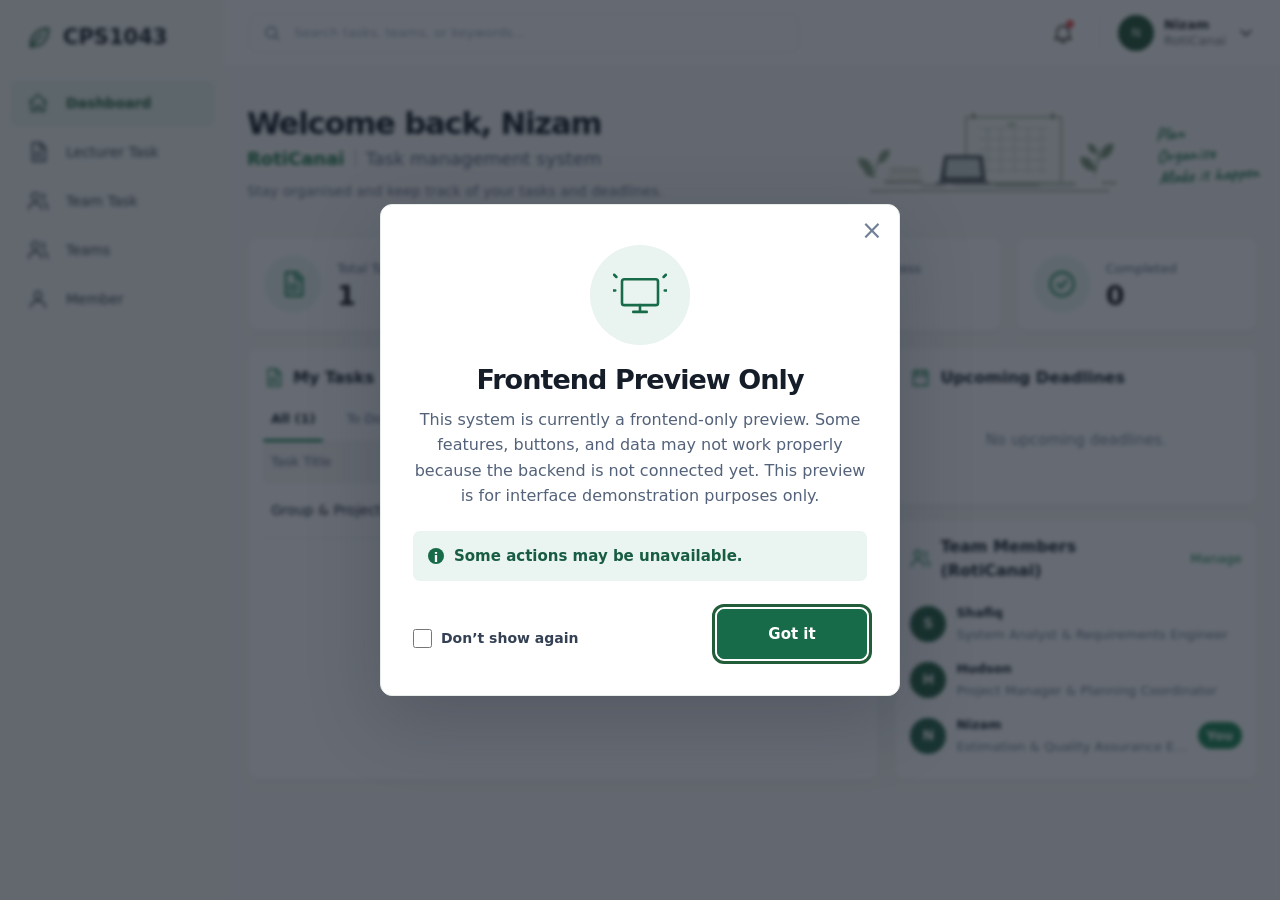
==== commit 2568bdc5: "Polish typography and add frontend preview notice" ====
--- a/frontend/index.html
+++ b/frontend/index.html
@@ -20,6 +20,7 @@
     <link rel="stylesheet" href="css/dashboard.css" />
     <link rel="stylesheet" href="css/member.css" />
     <link rel="stylesheet" href="css/lecturer-details.css" />
+    <link rel="stylesheet" href="css/preview-notice.css" />
   </head>
   <body>
     <div class="sh">
@@ -29,7 +30,7 @@
             <path
               d="M5 20C4 11 10 4 20 4c0 9-5 15-13 15M5 20c3-5 6-8 10-11"
             /></svg
-          ><span>TaskManage</span>
+          ><span>CPS1043</span>
         </div>
         <nav id="nv" aria-label="Navigasi utama"></nav>
         <div class="sidebar-account">
@@ -40,6 +41,46 @@
       <main class="mn" id="mn"></main>
     </div>
     <dialog id="dg"><form method="dialog" id="df"></form></dialog>
+    <dialog
+      id="preview-notice"
+      class="preview-notice"
+      aria-labelledby="preview-notice-title"
+      aria-describedby="preview-notice-description"
+    >
+      <button
+        class="preview-notice-close"
+        id="preview-notice-close"
+        type="button"
+        aria-label="Close notice"
+      >
+        ×
+      </button>
+      <div class="preview-notice-icon" aria-hidden="true">
+        <svg viewBox="0 0 48 48" fill="none">
+          <rect x="8" y="10" width="32" height="23" rx="2" />
+          <path d="M18 39h12M24 33v6M3 8 1 6M45 8l2-2M2 20H0M48 20h-2" />
+        </svg>
+      </div>
+      <h2 id="preview-notice-title">Frontend Preview Only</h2>
+      <p id="preview-notice-description">
+        This system is currently a frontend-only preview. Some features, buttons,
+        and data may not work properly because the backend is not connected yet.
+        This preview is for interface demonstration purposes only.
+      </p>
+      <div class="preview-notice-info">
+        <span aria-hidden="true">i</span>
+        <b>Some actions may be unavailable.</b>
+      </div>
+      <div class="preview-notice-actions">
+        <label class="preview-notice-choice">
+          <input id="preview-notice-no-show" type="checkbox" />
+          <span>Don’t show again</span>
+        </label>
+        <button id="preview-notice-confirm" class="preview-notice-confirm" type="button" autofocus>
+          Got it
+        </button>
+      </div>
+    </dialog>
 
     <script src="js/app.js" defer></script>
   </body>
--- a/frontend/css/style.css
+++ b/frontend/css/style.css
@@ -149,7 +149,7 @@
 .pf small {
   display: block;
   color: var(--mu);
-  font-size: 0.75rem;
+  font-size: .8125rem;
   line-height: 1.2;
 }
 .pf b {
@@ -238,7 +238,7 @@
 .ch a {
   margin-left: auto;
   color: var(--g);
-  font-size: 0.8rem;
+  font-size: .8125rem;
   font-weight: 600;
   display: flex;
   align-items: center;
@@ -413,7 +413,7 @@
   padding: 10px 14px;
   background: var(--sf2);
   color: var(--mu);
-  font-size: 0.8rem;
+  font-size: .8125rem;
   font-weight: 600;
   text-align: left;
 }
@@ -430,7 +430,7 @@
   display: inline-block;
   padding: 2px 12px;
   border-radius: 99px;
-  font-size: 0.78rem;
+  font-size: .8125rem;
   font-weight: 600;
   color: #1c2321;
   white-space: nowrap;
@@ -467,7 +467,7 @@
   border-top: 0;
 }
 .tl .mu {
-  font-size: 0.78rem;
+  font-size: .8125rem;
 }
 .you {
   margin-left: auto;
@@ -475,7 +475,7 @@
   border-radius: 99px;
   background: var(--g);
   color: var(--bg);
-  font-size: 0.72rem;
+  font-size: .8125rem;
   font-weight: 800;
 }
 .hl {
@@ -538,7 +538,7 @@
   font-style: normal;
   color: var(--mu);
   white-space: nowrap;
-  font-size: 0.78rem;
+  font-size: .8125rem;
 }
 .hd {
   display: flex;
@@ -634,7 +634,7 @@
   display: flex;
   align-items: center;
   gap: 6px;
-  font-size: 0.8rem;
+  font-size: .8125rem;
   color: var(--mu);
   margin-left: auto;
 }
@@ -738,7 +738,7 @@
   margin-bottom: 4px;
   padding: 5px 8px;
   border-radius: 8px;
-  font-size: 0.72rem;
+  font-size: .8125rem;
   font-weight: 500;
   color: #1c2321;
   line-height: 1.2;
@@ -900,8 +900,9 @@
   --red: #cf414b;
 }
 body {
-  font-family: Arial, Helvetica, sans-serif;
-  font-size: 14px;
+  font-family: "Plus Jakarta Sans", system-ui, sans-serif;
+  font-size: 15px;
+  line-height: 1.5;
 }
 .sh {
   grid-template-columns: 205px minmax(0, 1fr);
@@ -948,7 +949,7 @@
 }
 .sidebar-account small {
   display: block;
-  font-size: 12px;
+  font-size: 13px;
   color: #434952;
 }
 .sidebar-account .av {
@@ -1086,7 +1087,7 @@
 th {
   color: #24272b;
   font-weight: 500;
-  font-size: 12px;
+  font-size: 13px;
   padding: 13px 14px;
 }
 td {
@@ -1189,13 +1190,13 @@
 [data-page="member"] td:nth-child(2) .pl {
   white-space: normal;
   max-width: 235px;
-  font-size: 12px;
+  font-size: 13px;
 }
 [data-page="member"] .two {
   grid-template-columns: 1.1fr 1fr;
 }
 [data-page="member"] .two .tl {
-  font-size: 12px;
+  font-size: 13px;
 }
 .rt {
   gap: 8px;
@@ -1204,7 +1205,7 @@
   border-radius: 7px;
   padding: 14px 8px;
   background: #f7ecdf;
-  font-size: 12px;
+  font-size: 13px;
 }
 .rt > .pb {
   background: #eaf1fc;
@@ -1271,14 +1272,14 @@
   padding: 9px 5px;
 }
 .cg .c > span {
-  font-size: 12px;
+  font-size: 13px;
   padding-left: 7px;
 }
 .cg > :nth-child(7n) {
   border-right: 0;
 }
 .ev {
-  font-size: 10px;
+  font-size: 13px;
   padding: 9px 4px;
   gap: 4px;
   border-radius: 5px;
@@ -1303,10 +1304,10 @@
 .cl .ul {
   padding: 18px 0;
   gap: 7px;
-  font-size: 10px;
+  font-size: 13px;
 }
 .cl .ul b {
-  font-size: 11px;
+  font-size: 13px;
 }
 .cl .ul .dot {
   width: 24px;
@@ -1318,7 +1319,7 @@
   white-space: nowrap;
 }
 .cl .ul .pl {
-  font-size: 9px !important;
+  font-size: 13px !important;
   padding: 6px 5px;
   border-radius: 3px;
 }
@@ -1362,11 +1363,11 @@
 [data-page="home"] .tp .sr {
   max-width: 495px;
   height: 38px;
-  font-size: 12px;
+  font-size: 13px;
   border-color: #edeeeb;
 }
 [data-page="home"] .pf {
-  font-size: 12px;
+  font-size: 13px;
 }
 [data-page="home"] .pf .av {
   background: #205332;
@@ -1474,7 +1475,7 @@
 }
 .dg .ch a {
   color: #386851;
-  font-size: 11px;
+  font-size: 13px;
 }
 .dg .ch {
   margin-bottom: 14px;
@@ -1493,7 +1494,7 @@
   margin-bottom: 12px;
 }
 .mt {
-  font-size: 12px;
+  font-size: 13px;
   margin-bottom: 18px;
 }
 .mt .rd {
@@ -1509,7 +1510,7 @@
   padding: 14px;
 }
 .ins b {
-  font-size: 12px;
+  font-size: 13px;
   font-weight: 500;
   margin-bottom: 8px;
 }
@@ -1517,14 +1518,14 @@
   background: linear-gradient(90deg, #298254, #318659);
 }
 .dg .tl {
-  font-size: 12px;
+  font-size: 13px;
   min-height: 60px;
 }
 .dg .tl b {
   font-size: 14px;
 }
 .dg .tl .mu {
-  font-size: 11px !important;
+  font-size: 13px !important;
   line-height: 1.5;
 }
 .dg .tl .av {
@@ -1539,25 +1540,25 @@
   padding: 10px;
 }
 .dg .dd {
-  font-size: 11px;
+  font-size: 13px;
   flex-shrink: 0;
 }
 .dg .dd small {
-  font-size: 10px;
+  font-size: 13px;
 }
 .dg .you {
-  font-size: 10px;
+  font-size: 13px;
   padding: 2px 7px;
 }
 .act {
   gap: 14px;
 }
 .act li {
-  font-size: 12px;
+  font-size: 13px;
   line-height: 1.35;
 }
 .act em {
-  font-size: 10px;
+  font-size: 13px;
 }
 .dg table {
   min-width: 0;
@@ -1567,11 +1568,11 @@
   border-radius: 5px;
 }
 .dg th {
-  font-size: 10px;
+  font-size: 13px;
   padding: 12px 8px;
 }
 .dg td {
-  font-size: 11px;
+  font-size: 13px;
   padding: 15px 8px;
 }
 .dg td:nth-child(2) {
@@ -1581,13 +1582,13 @@
   white-space: nowrap;
 }
 .dg td .pl {
-  font-size: 10px;
+  font-size: 13px;
   padding: 5px 8px;
   border-radius: 20px;
   white-space: nowrap;
 }
 .dg td .pr {
-  font-size: 10px;
+  font-size: 13px;
   gap: 6px;
 }
 .dg td .bar {
@@ -1635,7 +1636,7 @@
     height: 44px;
   }
   .st small {
-    font-size: 12px;
+    font-size: 13px;
   }
   [data-page="member"] .two {
     grid-template-columns: 1fr;
@@ -1678,7 +1679,7 @@
     margin: 0;
     padding: 8px 2px;
     min-height: 55px;
-    font-size: 11px;
+    font-size: 13px;
     text-align: center;
   }
   .mn,
@@ -1744,7 +1745,7 @@
     min-width: 0;
   }
   .sb nav a {
-    font-size: 10px;
+    font-size: 13px;
   }
   .wl {
     min-height: auto !important;
@@ -1781,7 +1782,7 @@
     font-size: 27px;
   }
   .st small {
-    font-size: 11px;
+    font-size: 13px;
   }
   .dg,
   .two,
@@ -1843,7 +1844,7 @@
     gap: 7px;
   }
   .ch .gl {
-    font-size: 11px;
+    font-size: 13px;
   }
   .pn {
     padding: 14px 12px;
@@ -1853,7 +1854,7 @@
   }
   .mt {
     gap: 8px;
-    font-size: 11px;
+    font-size: 13px;
   }
   .ins {
     padding: 12px;
@@ -1876,7 +1877,7 @@
   }
   .rt > div {
     padding: 12px 5px;
-    font-size: 11px;
+    font-size: 13px;
   }
   [data-page="team"] .pc .sc {
     max-height: none;
@@ -1918,7 +1919,7 @@
     gap: 12px;
     width: 100% !important;
     padding: 8px 0;
-    font-size: 12px;
+    font-size: 13px;
     border: 0;
     white-space: normal !important;
     overflow-wrap: anywhere;
@@ -1930,7 +1931,7 @@
     content: attr(data-label);
     flex: 0 0 80px;
     color: #71757c;
-    font-size: 11px;
+    font-size: 13px;
   }
   td[data-label=""]::before,
   td[colspan]::before {
@@ -1982,7 +1983,7 @@
     min-height: 44px;
   }
   .cg .w {
-    font-size: 11px;
+    font-size: 13px;
     padding: 10px 0;
   }
   .cg .c {
@@ -1991,11 +1992,11 @@
   }
   .cg .c > span {
     padding: 0;
-    font-size: 11px;
+    font-size: 13px;
     text-align: center;
   }
   .ev {
-    font-size: 9px;
+    font-size: 13px;
     padding: 4px 2px;
     line-height: 1.3;
     gap: 2px;
@@ -2007,13 +2008,13 @@
     height: 5px;
   }
   .cl .ul {
-    font-size: 11px;
+    font-size: 13px;
   }
   .cl .ul b {
-    font-size: 12px;
+    font-size: 13px;
   }
   .cl .ul .pl {
-    font-size: 10px !important;
+    font-size: 13px !important;
   }
   dialog {
     max-height: calc(100dvh - 32px);
--- a/frontend/css/lecturer.css
+++ b/frontend/css/lecturer.css
@@ -205,7 +205,7 @@
   align-items: center;
   gap: 8px;
   color: #737b82;
-  font-size: 12px;
+  font-size: 13px;
 }
 .lecturer-date .i {
   width: 18px;
@@ -352,7 +352,7 @@
 .lecturer-upload-message {
   margin: 8px 0 0;
   color: #276849;
-  font-size: 12px;
+  font-size: 13px;
 }
 .lecturer-submit {
   width: 100%;
@@ -450,7 +450,7 @@
   }
   .lecturer-status {
     padding: 6px 8px;
-    font-size: 12px;
+    font-size: 13px;
   }
 }
 @media (max-width: 600px) {
--- a/frontend/css/team.css
+++ b/frontend/css/team.css
@@ -213,7 +213,7 @@
 }
 .workload-name > span {
   color: #748093;
-  font-size: 12px;
+  font-size: 13px;
   white-space: nowrap;
 }
 .workload-counts {
@@ -234,7 +234,7 @@
   font-size: 15px;
 }
 .workload-counts small {
-  font-size: 10px;
+  font-size: 13px;
   white-space: nowrap;
 }
 .workload-completed {
@@ -278,7 +278,7 @@
 .activity-message {
   min-width: 0;
   color: #3f4a5b;
-  font-size: 12px;
+  font-size: 13px;
   line-height: 1.4;
 }
 .activity-message b {
@@ -295,7 +295,7 @@
 }
 .team-activity-row time {
   color: #81899a;
-  font-size: 11px;
+  font-size: 13px;
   white-space: nowrap;
 }
 @media (max-width: 1100px) {
@@ -349,7 +349,7 @@
   }
   .tb2:has(.team-search) > button:not(.bt) {
     min-height: 44px;
-    font-size: 12px;
+    font-size: 13px;
   }
   .tb2:has(.team-search) .team-search {
     flex: 1 0 100%;
@@ -396,7 +396,7 @@
     content: attr(data-label);
     flex: none;
     color: #727b86;
-    font-size: 11px;
+    font-size: 13px;
   }
   .team-table .team-mobile-label {
     display: none;
@@ -500,7 +500,7 @@
   color: #df4242;
 }
 .task-field > span small {
-  font-size: 11px;
+  font-size: 13px;
   font-weight: 400;
 }
 .task-field input,
@@ -532,7 +532,7 @@
   margin-top: -7px;
   text-align: right;
   color: #758091;
-  font-size: 11px;
+  font-size: 13px;
   font-weight: 400;
 }
 .task-add-actions {
--- a/frontend/css/teams.css
+++ b/frontend/css/teams.css
@@ -9,9 +9,9 @@
   border-radius: 11px;
   background: var(--sf);
 }
-.team-name-count { display: block; margin-top: -4px; color: #7a8492; font-size: 10px; font-weight: 400; text-align: right; }
-.team-initial-help { margin-top: -4px; color: #6e7885; font-size: 11px; font-weight: 400; }
-.team-initial-preview { display: grid; place-items: center; width: 34px; height: 34px; border: 1px solid #e6e9ed; border-radius: 6px; background: #f7f7f6; color: #344054; font-size: 12px; font-weight: 700; }
+.team-name-count { display: block; margin-top: -4px; color: #7a8492; font-size: 13px; font-weight: 400; text-align: right; }
+.team-initial-help { margin-top: -4px; color: #6e7885; font-size: 13px; font-weight: 400; }
+.team-initial-preview { display: grid; place-items: center; width: 34px; height: 34px; border: 1px solid #e6e9ed; border-radius: 6px; background: #f7f7f6; color: #344054; font-size: 13px; font-weight: 700; }
 .teams-tabs {
   display: flex;
   align-self: stretch;
@@ -148,7 +148,7 @@
   border-radius: 99px;
   background: var(--gs);
   color: var(--g);
-  font-size: 12px;
+  font-size: 13px;
 }
 .directory-owner:first-letter {
   color: #eda80b;
@@ -285,7 +285,7 @@
     min-width: 0;
     flex: 1;
     padding-inline: 2px;
-    font-size: 12px;
+    font-size: 13px;
   }
   .teams-tabs button.selected::after {
     bottom: 0;
--- a/frontend/css/team-overview.css
+++ b/frontend/css/team-overview.css
@@ -22,7 +22,7 @@
 }
 .overview-heading h1 {
   color: #101827;
-  font-size: 34px;
+  font-size: 36px;
 }
 .overview-heading > p {
   margin: 2px 0 0;
@@ -120,7 +120,7 @@
   border-radius: 99px;
   background: #e8eef6;
   color: #405573;
-  font-size: 12px;
+  font-size: 13px;
   font-weight: 600;
 }
 .overview-team-copy > p {
@@ -303,7 +303,7 @@
     min-height: 34px;
   }
   .overview-heading h1 {
-    font-size: 40px;
+    font-size: 36px;
   }
   .overview-grid {
     gap: 18px;
@@ -348,7 +348,7 @@
   }
   .overview-notice {
     align-items: flex-start;
-    font-size: 12px;
+    font-size: 13px;
   }
   .overview-grid {
     gap: 12px;
@@ -379,7 +379,7 @@
   }
   .read-only-badge {
     padding: 5px 9px;
-    font-size: 10px;
+    font-size: 13px;
   }
   .overview-team-copy > p {
     margin: 8px 0 12px;
@@ -387,7 +387,7 @@
   }
   .overview-meta {
     gap: 13px;
-    font-size: 12px;
+    font-size: 13px;
   }
   .overview-description p {
     font-size: 14px;
@@ -405,7 +405,7 @@
     height: 46px;
   }
   .overview-member p {
-    font-size: 12px;
+    font-size: 13px;
   }
   .overview-side {
     grid-template-columns: minmax(0, 1fr);
--- a/frontend/css/team-manage.css
+++ b/frontend/css/team-manage.css
@@ -10,33 +10,33 @@
 .own-team-title { min-width: 0; }
 .own-team-title > div { display: flex; align-items: center; gap: 10px; }
 .own-team-title h1 { margin: 0; color: #111c31; font-size: 1.2rem; }
-.own-team-badge, .own-owner { padding: 3px 9px; border-radius: 20px; background: #def4e8; color: #137342; font-size: .68rem; font-weight: 700; }
+.own-team-badge, .own-owner { padding: 3px 9px; border-radius: 20px; background: #def4e8; color: #137342; font-size: .8125rem; font-weight: 700; }
 .own-team-title p { margin: 3px 0 5px; color: #526580; font-size: .82rem; }
 .own-team-avatars { display: flex; align-items: center; }
-.own-avatar { display: inline-grid; place-items: center; flex: 0 0 27px; width: 27px; height: 27px; border-radius: 50%; font-size: .7rem; font-weight: 700; }
+.own-avatar { display: inline-grid; place-items: center; flex: 0 0 27px; width: 27px; height: 27px; border-radius: 50%; font-size: .8125rem; font-weight: 700; }
 .own-team-avatars .own-avatar { margin-right: -4px; border: 2px solid white; }
-.own-team-avatars small { margin-left: 12px; color: #526580; font-size: .7rem; }
+.own-team-avatars small { margin-left: 12px; color: #526580; font-size: .8125rem; }
 .tone-0 { background: #e5edff; color: #2456c5; }.tone-1 { background: #e2f4fb; color: #137197; }.tone-2 { background: #ffede4; color: #c44e27; }.tone-3 { background: #eee5ff; color: #6940b6; }.tone-4 { background: #e4f4e9; color: #23814c; }
 .own-team-grid { display: grid; grid-template-columns: minmax(0, 1.45fr) minmax(290px, 1fr); gap: 12px; align-items: start; }
 .own-team-card { padding: 13px 14px; min-width: 0; }
 .own-team-card h2 { display: flex; align-items: center; gap: 6px; margin: 0 0 9px; color: #172033; font-size: .88rem; }
-.own-description p { margin: 0; color: #5b6c83; font-size: .77rem; line-height: 1.55; }
-.own-requests h2 span { display: inline-grid; place-items: center; min-width: 15px; height: 15px; padding: 0 4px; border-radius: 50%; background: #ef4444; color: white; font-size: .63rem; }
+.own-description p { margin: 0; color: #5b6c83; font-size: .8125rem; line-height: 1.55; }
+.own-requests h2 span { display: inline-grid; place-items: center; min-width: 15px; height: 15px; padding: 0 4px; border-radius: 50%; background: #ef4444; color: white; font-size: .8125rem; }
 .own-request { display: flex; align-items: center; gap: 8px; }
-.own-request > div { flex: 1; min-width: 0; display: grid; gap: 2px; font-size: .72rem; }
-.own-request small { color: #63748b; font-size: .64rem; }
-.own-request button { padding: 6px 9px; border: 1px solid #dce2ea; border-radius: 5px; background: white; color: #37465b; font: inherit; font-size: .66rem; cursor: pointer; }
+.own-request > div { flex: 1; min-width: 0; display: grid; gap: 2px; font-size: .8125rem; }
+.own-request small { color: #63748b; font-size: .8125rem; }
+.own-request button { padding: 6px 9px; border: 1px solid #dce2ea; border-radius: 5px; background: white; color: #37465b; font: inherit; font-size: .8125rem; cursor: pointer; }
 .own-request .own-accept { border-color: #13804d; background: #13804d; color: white; }
-.own-empty { margin: 0; color: #718096; font-size: .75rem; }
+.own-empty { margin: 0; color: #718096; font-size: .8125rem; }
 .own-members { grid-column: 1; }
 .own-member { display: flex; align-items: center; gap: 9px; min-height: 38px; padding: 4px 6px; border: 1px solid #edf0f4; border-radius: 7px; }
 .own-member + .own-member { margin-top: 5px; }
-.own-member-name { display: grid; gap: 2px; flex: 1; min-width: 0; font-size: .72rem; }
-.own-member-name small { overflow: hidden; color: #63748b; font-size: .64rem; text-overflow: ellipsis; white-space: nowrap; }
-.own-owner { padding: 3px 7px; font-size: .58rem; }
+.own-member-name { display: grid; gap: 2px; flex: 1; min-width: 0; font-size: .8125rem; }
+.own-member-name small { overflow: hidden; color: #63748b; font-size: .8125rem; text-overflow: ellipsis; white-space: nowrap; }
+.own-owner { padding: 3px 7px; font-size: .8125rem; }
 .own-more { width: 25px; height: 25px; border: 1px solid #e7eaf0; border-radius: 5px; background: white; color: #44546a; cursor: pointer; }
 .own-manage { grid-column: 2; grid-row: 2; }
-.own-manage button { display: flex; align-items: center; gap: 9px; width: 100%; min-height: 31px; padding: 5px 4px; border: 0; border-bottom: 1px solid #f0f1f3; background: transparent; color: #263449; text-align: left; font: inherit; font-size: .72rem; cursor: pointer; }
+.own-manage button { display: flex; align-items: center; gap: 9px; width: 100%; min-height: 31px; padding: 5px 4px; border: 0; border-bottom: 1px solid #f0f1f3; background: transparent; color: #263449; text-align: left; font: inherit; font-size: .8125rem; cursor: pointer; }
 .own-manage button:last-child { border-bottom: 0; }
 .own-manage button span { flex: 1; }
 .own-manage button .i { width: 14px; height: 14px; }
--- a/frontend/css/dashboard.css
+++ b/frontend/css/dashboard.css
@@ -3,12 +3,12 @@
 .dashboard-topbar { display: flex; align-items: center; gap: 16px; min-height: 66px; margin: 0 -22px 20px; padding: 8px 24px; border-bottom: 1px solid #edf0ec; background: var(--sf); }
 .dashboard-search { display: flex; align-items: center; gap: 11px; width: min(550px, 55%); height: 40px; padding: 0 13px; border: 1px solid #e6e9e6; border-radius: 8px; color: #667085; }
 .dashboard-search .i { width: 18px; height: 18px; flex: none; }
-.dashboard-search input { width: 100%; min-width: 0; border: 0; outline: 0; background: transparent; color: #1d2939; font: inherit; font-size: 12px; }
+.dashboard-search input { width: 100%; min-width: 0; border: 0; outline: 0; background: transparent; color: #1d2939; font: inherit; font-size: 13px; }
 .dashboard-search input::placeholder { color: #98a2b3; }
 .dashboard-topbar .tr { margin-left: auto; }
 .dashboard-welcome { position: relative; display: flex; align-items: center; min-height: 135px; margin: 0 0 16px; }
 .dashboard-welcome > div:first-child { position: relative; z-index: 1; max-width: 65%; }
-.dashboard-welcome h1 { margin: 0; color: #111820; font-size: clamp(27px, 2.7vw, 38px); font-weight: 800; letter-spacing: -.04em; }
+.dashboard-welcome h1 { margin: 0; color: #111820; font-size: clamp(27px, 2.4vw, 36px); font-weight: 800; letter-spacing: -.04em; }
 .dashboard-welcome h1 span { font-size: .8em; }
 .dashboard-project { display: flex; align-items: center; gap: 10px; margin: 3px 0 9px; color: #56647a; font-size: 18px; }
 .dashboard-project b { color: #187544; }
@@ -30,15 +30,15 @@
 .dashboard-content { display: grid; grid-template-columns: minmax(0, 1.6fr) minmax(300px, .92fr); gap: 15px; align-items: stretch; }
 .dashboard-panel { padding: 15px; }
 .dashboard-panel-heading { display: flex; align-items: center; justify-content: space-between; gap: 12px; min-height: 29px; margin-bottom: 13px; }
-.dashboard-panel-heading h2 { display: flex; align-items: center; gap: 9px; margin: 0; color: #141b22; font-size: 15px; font-weight: 750; }
+.dashboard-panel-heading h2 { display: flex; align-items: center; gap: 9px; margin: 0; color: #141b22; font-size: 16px; font-weight: 750; }
 .dashboard-panel-heading h2 .i { width: 21px; height: 21px; color: #16804b; }
-.dashboard-sort select { max-width: 190px; padding: 5px 22px 5px 8px; border: 0; outline-color: #18804d; background: transparent; color: #546177; font: inherit; font-size: 11px; }
+.dashboard-sort select { max-width: 190px; padding: 5px 22px 5px 8px; border: 0; outline-color: #18804d; background: transparent; color: #546177; font: inherit; font-size: 13px; }
 .dashboard-tabs { display: flex; gap: 15px; min-height: 37px; border-bottom: 1px solid #e9ecea; }
-.dashboard-tabs button { position: relative; padding: 0 8px 9px; border: 0; background: transparent; color: #586579; font: inherit; font-size: 11px; white-space: nowrap; cursor: pointer; }
+.dashboard-tabs button { position: relative; padding: 0 8px 9px; border: 0; background: transparent; color: #586579; font: inherit; font-size: 13px; white-space: nowrap; cursor: pointer; }
 .dashboard-tabs button.selected { color: #111820; font-weight: 700; }
 .dashboard-tabs button.selected::after { position: absolute; right: 0; bottom: -1px; left: 0; height: 3px; border-radius: 3px; background: #16834f; content: ""; }
 .dashboard-table-scroll { width: 100%; overflow-x: auto; }
-.dashboard-task-table { width: 100%; border-collapse: collapse; font-size: 11px; }
+.dashboard-task-table { width: 100%; border-collapse: collapse; font-size: 13px; }
 .dashboard-task-table th { padding: 10px 8px; background: #f5f5f4; color: #566174; font-weight: 500; text-align: left; white-space: nowrap; }
 .dashboard-task-table th:first-child { border-radius: 6px 0 0 6px; }
 .dashboard-task-table th:last-child { border-radius: 0 6px 6px 0; }
@@ -61,19 +61,19 @@
 .dashboard-deadline:last-child { border-bottom: 0; }
 .dashboard-deadline-date { display: grid; place-items: center; flex: 0 0 55px; height: 56px; border-radius: 8px; background: #fff0f0; color: #df323b; }
 .dashboard-deadline-date b { align-self: end; font-size: 19px; line-height: 1; }
-.dashboard-deadline-date small { align-self: start; font-size: 11px; font-weight: 700; }
+.dashboard-deadline-date small { align-self: start; font-size: 13px; font-weight: 700; }
 .dashboard-deadline-copy { display: grid; flex: 1; min-width: 0; gap: 5px; }
-.dashboard-deadline-copy b { overflow: hidden; color: #1b2430; font-size: 12px; font-weight: 600; text-overflow: ellipsis; white-space: nowrap; }
-.dashboard-deadline-copy small { color: #69778c; font-size: 11px; }
+.dashboard-deadline-copy b { overflow: hidden; color: #1b2430; font-size: 13px; font-weight: 600; text-overflow: ellipsis; white-space: nowrap; }
+.dashboard-deadline-copy small { color: #69778c; font-size: 13px; }
 .dashboard-deadline > .i { width: 17px; height: 17px; color: #253247; }
-.dashboard-panel-heading > a { color: #16804b; font-size: 11px; text-decoration: none; }
+.dashboard-panel-heading > a { color: #16804b; font-size: 13px; text-decoration: none; }
 .dashboard-member { display: flex; align-items: center; gap: 10px; min-height: 56px; }
 .dashboard-member-avatar { display: grid; place-items: center; flex: 0 0 36px; width: 36px; height: 36px; border-radius: 50%; background: #205d3b; color: #fff; font-size: 14px; font-weight: 700; }
 .dashboard-member:nth-of-type(3) .dashboard-member-avatar { background: #236345; }
 .dashboard-member > div { display: grid; flex: 1; min-width: 0; gap: 3px; }
-.dashboard-member b { color: #131b23; font-size: 12px; }
-.dashboard-member small { overflow: hidden; color: #69778a; font-size: 10px; text-overflow: ellipsis; white-space: nowrap; }
-.dashboard-you { padding: 4px 9px; border-radius: 14px; background: #18824f; color: #fff; font-size: 9px; font-weight: 700; }
+.dashboard-member b { color: #131b23; font-size: 13px; }
+.dashboard-member small { overflow: hidden; color: #69778a; font-size: 13px; text-overflow: ellipsis; white-space: nowrap; }
+.dashboard-you { padding: 4px 9px; border-radius: 14px; background: #18824f; color: #fff; font-size: 13px; font-weight: 700; }
 @media (max-width: 1050px) {
   .dashboard-content { grid-template-columns: minmax(0, 1.35fr) minmax(260px, .9fr); }
   .dashboard-tabs { gap: 5px; }
@@ -92,41 +92,41 @@
   [data-page="home"] .mn { padding: 0 14px 100px; }
   .dashboard-topbar { margin: 0 -14px 18px; padding: 9px 14px; min-height: 58px; gap: 7px; }
   .dashboard-search { width: min(68%, 390px); height: 36px; gap: 7px; padding-inline: 9px; }
-  .dashboard-search input { font-size: 11px; }
+  .dashboard-search input { font-size: 13px; }
   .dashboard-topbar .tr { gap: 2px; }
   .dashboard-welcome { min-height: 120px; align-items: flex-start; margin-bottom: 13px; padding-top: 8px; }
   .dashboard-welcome > div:first-child { max-width: 100%; }
   .dashboard-welcome h1 { max-width: 100%; font-size: 25px; }
   .dashboard-project { flex-wrap: wrap; gap: 7px; font-size: 13px; }
   .dashboard-project b { font-size: 15px; }
-  .dashboard-welcome-note { max-width: 75%; font-size: 11px; line-height: 1.45; }
+  .dashboard-welcome-note { max-width: 75%; font-size: 13px; line-height: 1.45; }
   .dashboard-hero-art { right: -4px; bottom: 0; top: auto; width: 42%; height: 60px; opacity: .8; }
   .dashboard-hero-art img { width: 100%; max-height: 60px; }
   .dashboard-stats { grid-template-columns: repeat(2, minmax(0, 1fr)); gap: 9px; margin-bottom: 12px; }
   .dashboard-stat { min-height: 75px; gap: 9px; padding: 9px; }
   .dashboard-stat-icon { flex-basis: 42px; width: 42px; height: 42px; }
   .dashboard-stat-icon .i { width: 23px; height: 23px; }
-  .dashboard-stat small { font-size: 10px; }
+  .dashboard-stat small { font-size: 13px; }
   .dashboard-stat strong { font-size: 22px; }
   .dashboard-content { gap: 11px; }
   .dashboard-panel { padding: 11px; }
   .dashboard-panel-heading { margin-bottom: 9px; }
-  .dashboard-panel-heading h2 { gap: 6px; font-size: 13px; }
+  .dashboard-panel-heading h2 { gap: 6px; font-size: 15px; }
   .dashboard-panel-heading h2 .i { width: 18px; height: 18px; }
   .dashboard-tabs { gap: 3px; overflow-x: auto; }
-  .dashboard-tabs button { padding-inline: 6px; font-size: 10px; }
-  .dashboard-sort select { max-width: 138px; font-size: 10px; }
+  .dashboard-tabs button { padding-inline: 6px; font-size: 13px; }
+  .dashboard-sort select { max-width: 138px; font-size: 13px; }
   .dashboard-table-scroll { overflow: visible; }
   .dashboard-task-table, .dashboard-task-table tbody { display: block; width: 100%; }
   .dashboard-task-table thead { display: none; }
   .dashboard-task-table tr { display: grid; grid-template-columns: minmax(0, 1fr) auto; gap: 4px 8px; padding: 10px 2px; border-bottom: 1px solid #edf0ef; }
-  .dashboard-task-table td { min-width: 0 !important; padding: 2px 0; border: 0; font-size: 10px; }
+  .dashboard-task-table td { min-width: 0 !important; padding: 2px 0; border: 0; font-size: 13px; }
   .dashboard-task-table td:first-child { grid-column: 1; grid-row: 1; font-weight: 650; }
   .dashboard-task-table td:nth-child(2) { grid-column: 1; grid-row: 2; color: #798496; }
   .dashboard-task-table td:nth-child(3) { grid-column: 1; grid-row: 3; }
   .dashboard-task-table td:nth-child(4) { grid-column: 2; grid-row: 1 / span 2; align-self: center; }
   .dashboard-task-table td:nth-child(5) { display: none; }
-  .dashboard-status { padding: 5px 8px; font-size: 9px; }
+  .dashboard-status { padding: 5px 8px; font-size: 13px; }
   .dashboard-side { grid-template-columns: 1fr; }
   .dashboard-deadline-date { flex-basis: 48px; height: 49px; }
   .dashboard-member { min-height: 52px; }
--- a/frontend/css/member.css
+++ b/frontend/css/member.css
@@ -7,7 +7,7 @@
 .member-team-copy { min-width: 0; }
 .member-team-copy h2 { margin: 0; color: #131a24; font-size: 21px; }
 .member-team-copy > p { margin: 3px 0 9px; color: #5e6b7e; font-size: 14px; }
-.member-team-meta { display: flex; flex-wrap: wrap; gap: 20px; color: #647185; font-size: 12px; }
+.member-team-meta { display: flex; flex-wrap: wrap; gap: 20px; color: #647185; font-size: 13px; }
 .member-team-meta span { display: inline-flex; align-items: center; gap: 7px; }
 .member-team-meta .i { width: 17px; height: 17px; }
 .member-team-actions { display: flex; align-items: center; gap: 10px; margin-left: auto; }
@@ -18,7 +18,7 @@
 .member-tabs button { position: relative; padding: 0 13px; border: 0; background: transparent; color: #5a6678; font: inherit; font-size: 13px; cursor: pointer; }
 .member-tabs button.selected { color: #18202a; font-weight: 700; }
 .member-tabs button.selected::after { position: absolute; right: 0; bottom: 0; left: 0; height: 3px; border-radius: 3px 3px 0 0; background: #16804b; content: ""; }
-.member-notice { margin: -5px 0 14px; padding: 10px 13px; border: 1px solid #cfe7d7; border-radius: 7px; background: #f0f8f2; color: #236744; font-size: 12px; }
+.member-notice { margin: -5px 0 14px; padding: 10px 13px; border: 1px solid #cfe7d7; border-radius: 7px; background: #f0f8f2; color: #236744; font-size: 13px; }
 .member-content { display: grid; grid-template-columns: minmax(0, 1.9fr) minmax(300px, .94fr); gap: 16px; align-items: stretch; }
 .member-roster-card, .member-roles-card { padding: 18px; }
 .member-roster-heading { display: flex; justify-content: space-between; align-items: center; gap: 15px; margin-bottom: 15px; }
@@ -26,35 +26,35 @@
 .member-roster-heading h2 .i, .member-roles-card header h2 .i { width: 23px; height: 23px; color: #147b48; }
 .member-search { display: flex; align-items: center; gap: 9px; width: min(244px, 48%); height: 40px; padding: 0 11px; border: 1px solid #e1e5e5; border-radius: 8px; color: #677386; }
 .member-search .i { width: 17px; height: 17px; flex: none; }
-.member-search input { width: 100%; min-width: 0; border: 0; outline: 0; background: transparent; color: #182230; font: inherit; font-size: 12px; }
+.member-search input { width: 100%; min-width: 0; border: 0; outline: 0; background: transparent; color: #182230; font: inherit; font-size: 13px; }
 .member-table-scroll { overflow-x: auto; }
-.member-table { width: 100%; border-collapse: collapse; font-size: 12px; }
+.member-table { width: 100%; border-collapse: collapse; font-size: 13px; }
 .member-table thead { background: #f5f5f4; }
-.member-table th { padding: 13px 10px; color: #4f5b6c; font-size: 11px; font-weight: 500; text-align: left; white-space: nowrap; }
+.member-table th { padding: 13px 10px; color: #4f5b6c; font-size: 13px; font-weight: 500; text-align: left; white-space: nowrap; }
 .member-table th:first-child { border-radius: 7px 0 0 7px; }
 .member-table th:last-child { border-radius: 0 7px 7px 0; }
 .member-table td { padding: 12px 10px; border-bottom: 1px solid #ecefee; color: #192332; vertical-align: middle; }
 .member-table tbody tr:last-child td { border-bottom: 0; }
 .member-person { display: flex; align-items: center; gap: 10px; min-width: 170px; }
-.member-person b { font-size: 12px; line-height: 1.4; }
+.member-person b { font-size: 13px; line-height: 1.4; }
 .member-person b small { color: #667085; font-weight: 400; }
 .member-avatar { display: grid; place-items: center; flex: 0 0 42px; width: 42px; height: 42px; border-radius: 50%; background: #e8ebed; color: #17212d; font-size: 15px; font-weight: 700; }
 .member-avatar-you { background: #215a39; color: white; }
-.member-role { display: block; min-width: 148px; max-width: 190px; padding: 8px 10px; border-radius: 7px; background: #f0f3f1; color: #536071; font-size: 11px; line-height: 1.45; }
+.member-role { display: block; min-width: 148px; max-width: 190px; padding: 8px 10px; border-radius: 7px; background: #f0f3f1; color: #536071; font-size: 13px; line-height: 1.45; }
 .member-online { display: inline-block; width: 9px; height: 9px; margin-right: 7px; border-radius: 50%; background: #168a51; }
 .member-online.offline { background: #a0a5ad; }
 .member-row-more { width: 42px; height: 40px; border: 1px solid #e1e5e7; border-radius: 8px; background: #fff; color: #202b39; font-size: 16px; font-weight: 800; letter-spacing: 1px; cursor: pointer; }
 .member-no-results { padding: 22px !important; color: #768295 !important; text-align: center; }
-.member-invite-pending { padding: 5px 9px; border-radius: 14px; background: #fff4d6; color: #946200; font-size: 11px; }
+.member-invite-pending { padding: 5px 9px; border-radius: 14px; background: #fff4d6; color: #946200; font-size: 13px; }
 .member-roles-card header { margin: 3px 0 18px; }
 .member-role-summary { display: flex; align-items: center; gap: 12px; min-height: 80px; margin-bottom: 11px; padding: 12px; border-radius: 10px; background: #f6f8f6; }
 .member-role-summary:last-child { margin-bottom: 0; }
 .member-role-icon { display: grid; place-items: center; flex: 0 0 54px; width: 54px; height: 54px; border-radius: 50%; background: #e7f0e9; color: #26543b; }
 .member-role-icon .i { width: 24px; height: 24px; }
-.member-role-title { flex: 1; color: #263242; font-size: 12px; line-height: 1.5; }
+.member-role-title { flex: 1; color: #263242; font-size: 13px; line-height: 1.5; }
 .member-role-count { display: grid; justify-items: center; flex: 0 0 44px; }
 .member-role-count b { color: #141b24; font-size: 22px; line-height: 1; }
-.member-role-count small { margin-top: 4px; color: #657184; font-size: 10px; }
+.member-role-count small { margin-top: 4px; color: #657184; font-size: 13px; }
 @media (max-width: 1000px) {
   .member-content { grid-template-columns: minmax(0, 1.5fr) minmax(260px, .9fr); gap: 12px; }
   .member-roster-card, .member-roles-card { padding: 13px; }
@@ -73,14 +73,14 @@
   .member-team-icon .i { width: 29px; height: 29px; }
   .member-team-copy { flex: 1; }
   .member-team-copy h2 { font-size: 17px; }
-  .member-team-copy > p { font-size: 12px; }
-  .member-team-meta { gap: 8px 12px; font-size: 10px; }
+  .member-team-copy > p { font-size: 13px; }
+  .member-team-meta { gap: 8px 12px; font-size: 13px; }
   .member-team-meta span:last-child { display: none; }
   .member-team-actions { width: 100%; margin: 0; }
   .member-invite-button { flex: 1; min-height: 40px; }
   .member-team-more { width: 42px; }
   .member-tabs { gap: 12px; min-height: 48px; padding-inline: 9px; }
-  .member-tabs button { padding-inline: 9px; font-size: 12px; }
+  .member-tabs button { padding-inline: 9px; font-size: 13px; }
   .member-roster-card, .member-roles-card { padding: 11px; }
   .member-roster-heading { align-items: flex-start; flex-direction: column; gap: 10px; }
   .member-roster-heading h2, .member-roles-card header h2 { font-size: 14px; }
@@ -89,15 +89,15 @@
   .member-table, .member-table tbody { display: block; width: 100%; }
   .member-table thead { display: none; }
   .member-table tbody tr { display: grid; grid-template-columns: minmax(0, 1fr) auto; gap: 5px 8px; padding: 10px 2px; border-bottom: 1px solid #ecefee; }
-  .member-table tbody td { display: flex; align-items: center; justify-content: space-between; gap: 8px; padding: 3px 2px; border: 0; font-size: 11px; }
-  .member-table tbody td::before { color: #758196; content: attr(data-label); font-size: 10px; }
+  .member-table tbody td { display: flex; align-items: center; justify-content: space-between; gap: 8px; padding: 3px 2px; border: 0; font-size: 13px; }
+  .member-table tbody td::before { color: #758196; content: attr(data-label); font-size: 13px; }
   .member-table tbody td:first-child { grid-column: 1 / -1; }
   .member-table tbody td:nth-child(2) { grid-column: 1 / -1; }
   .member-role { min-width: 0; max-width: none; }
   .member-table tbody td:nth-child(3), .member-table tbody td:nth-child(4) { grid-column: 1; }
   .member-table tbody td:last-child { grid-column: 2; grid-row: 3 / span 2; }
   .member-person { min-width: 0; }
-  .member-person b { font-size: 11px; }
+  .member-person b { font-size: 13px; }
   .member-avatar { flex-basis: 36px; width: 36px; height: 36px; }
   .member-row-more { width: 36px; height: 36px; }
 }
--- a/frontend/css/lecturer-details.css
+++ b/frontend/css/lecturer-details.css
@@ -53,13 +53,13 @@
   .lecturer-full-head .lecturer-back { grid-row: 1; grid-column: 1; width: 42px; height: 44px; }
   .lecturer-full-title { grid-row: 1; grid-column: 2; }
   .lecturer-full-title h1 { font-size: 19px; }
-  .lecturer-full-title p { font-size: 11px; line-height: 1.4; }
-  .lecturer-full-head .lecturer-status { grid-row: 2; grid-column: 1; padding: 7px 10px; font-size: 11px; }
+  .lecturer-full-title p { font-size: 13px; line-height: 1.4; }
+  .lecturer-full-head .lecturer-status { grid-row: 2; grid-column: 1; padding: 7px 10px; font-size: 13px; }
   .lecturer-full-head .lecturer-date { grid-row: 2; padding: 7px 8px; }
   .lecturer-full-head .lecturer-date:nth-last-child(2) { grid-column: 2; }
   .lecturer-full-head .lecturer-date:last-child { grid-row: 3; grid-column: 1 / -1; }
-  .lecturer-full-head .lecturer-date > span { font-size: 10px; }
-  .lecturer-full-head .lecturer-date > b { padding-left: 0; font-size: 12px; }
+  .lecturer-full-head .lecturer-date > span { font-size: 13px; }
+  .lecturer-full-head .lecturer-date > b { padding-left: 0; font-size: 13px; }
   .lecturer-side-cards { grid-template-columns: 1fr; }
   .lecturer-info-card, .lecturer-upload-card, .lecturer-notes-card { padding: 10px; }
   .lecturer-instructions { padding: 16px 13px; font-size: 13px; }
--- a/frontend/css/preview-notice.css
+++ b/frontend/css/preview-notice.css
@@ -0,0 +1,220 @@
+.preview-notice {
+  position: fixed;
+  width: min(520px, calc(100vw - 28px));
+  max-width: none;
+  max-height: min(640px, calc(100dvh - 28px));
+  overflow-y: auto;
+  padding: 40px 32px 30px;
+  border: 1px solid #e8ece9;
+  border-radius: 12px;
+  background: #fff;
+  color: #18212d;
+  box-shadow: 0 24px 72px #10182838;
+  text-align: center;
+  font-family: "Plus Jakarta Sans", system-ui, sans-serif;
+}
+
+.preview-notice[open] {
+  display: block;
+  animation: preview-notice-enter 180ms ease-out both;
+}
+
+.preview-notice::backdrop {
+  background: #151d28a6;
+  backdrop-filter: blur(2px);
+}
+
+.preview-notice-close {
+  position: absolute;
+  top: 8px;
+  right: 10px;
+  display: grid;
+  place-items: center;
+  width: 34px;
+  height: 34px;
+  padding: 0;
+  border: 0;
+  border-radius: 7px;
+  background: transparent;
+  color: #718096;
+  font: inherit;
+  font-size: 26px;
+  line-height: 1;
+  cursor: pointer;
+}
+
+.preview-notice-close:hover {
+  background: #f1f5f2;
+  color: #243246;
+}
+
+.preview-notice-icon {
+  display: grid;
+  place-items: center;
+  width: 100px;
+  height: 100px;
+  margin: 0 auto 18px;
+  border-radius: 50%;
+  background: #e9f3ef;
+  color: #176b48;
+}
+
+.preview-notice-icon svg {
+  width: 54px;
+  height: 54px;
+  stroke: currentColor;
+  stroke-width: 2.3;
+  stroke-linecap: round;
+  stroke-linejoin: round;
+}
+
+.preview-notice h2 {
+  margin: 0 24px 10px;
+  color: #151d29;
+  font-size: 27px;
+  font-weight: 750;
+  line-height: 1.25;
+  letter-spacing: -0.035em;
+}
+
+.preview-notice > p {
+  margin: 0 0 22px;
+  color: #53627a;
+  font-size: 16px;
+  line-height: 1.6;
+}
+
+.preview-notice-info {
+  display: flex;
+  align-items: center;
+  gap: 10px;
+  min-height: 50px;
+  margin-bottom: 22px;
+  padding: 11px 15px;
+  border-radius: 7px;
+  background: #eaf4f0;
+  color: #175c43;
+  text-align: left;
+}
+
+.preview-notice-info > span {
+  display: grid;
+  place-items: center;
+  flex: 0 0 16px;
+  width: 16px;
+  height: 16px;
+  border-radius: 50%;
+  background: #176b48;
+  color: white;
+  font-size: 13px;
+  font-weight: 800;
+  font-style: normal;
+}
+
+.preview-notice-info b {
+  font-size: 15px;
+  font-weight: 600;
+}
+
+.preview-notice-actions {
+  display: flex;
+  align-items: center;
+  justify-content: space-between;
+  gap: 12px;
+}
+
+.preview-notice-choice {
+  display: inline-flex;
+  align-items: center;
+  gap: 9px;
+  min-height: 46px;
+  color: #344054;
+  font-size: 14px;
+  cursor: pointer;
+}
+
+.preview-notice-choice input {
+  width: 19px;
+  height: 19px;
+  margin: 0;
+  accent-color: #176b48;
+}
+
+.preview-notice-confirm {
+  min-width: 150px;
+  min-height: 50px;
+  padding: 0 24px;
+  border: 1px solid #176b48;
+  border-radius: 7px;
+  background: #176b48;
+  color: #fff;
+  font: inherit;
+  font-size: 15px;
+  font-weight: 700;
+  cursor: pointer;
+  transition: background-color 140ms ease, transform 140ms ease;
+}
+
+.preview-notice-confirm:hover {
+  background: #125a3d;
+}
+
+.preview-notice-confirm:active {
+  transform: translateY(1px);
+}
+
+@keyframes preview-notice-enter {
+  from { opacity: 0; transform: translateY(6px) scale(.985); }
+  to { opacity: 1; transform: translateY(0) scale(1); }
+}
+
+@media (max-width: 480px) {
+  .preview-notice {
+    padding: 36px 20px 22px;
+  }
+
+  .preview-notice-icon {
+    width: 84px;
+    height: 84px;
+  }
+
+  .preview-notice-icon svg {
+    width: 46px;
+    height: 46px;
+  }
+
+  .preview-notice h2 {
+    font-size: 23px;
+  }
+
+  .preview-notice > p {
+    font-size: 15px;
+  }
+
+  .preview-notice-choice {
+    flex: 1;
+  }
+
+  .preview-notice-confirm {
+    min-width: 112px;
+    padding-inline: 14px;
+    min-height: 46px;
+  }
+}
+
+@media (max-width: 360px) {
+  .preview-notice-actions {
+    align-items: stretch;
+    flex-direction: column;
+    gap: 8px;
+  }
+
+  .preview-notice-choice { align-self: flex-start; }
+  .preview-notice-confirm { width: 100%; }
+}
+
+@media (prefers-reduced-motion: reduce) {
+  .preview-notice[open] {
+    animation: none;
+  }
+}
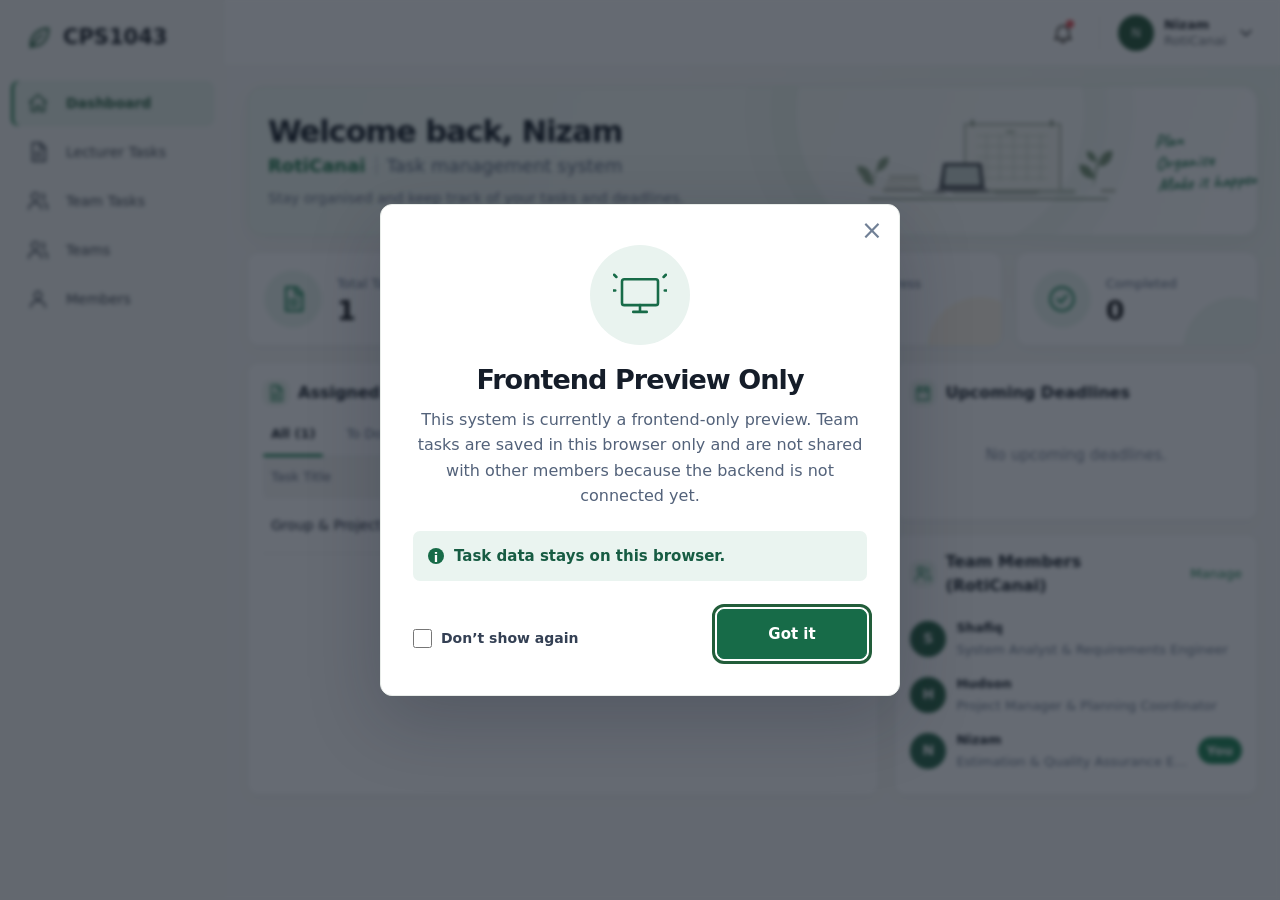
==== commit fc896bd6: "Improve task management preview experience" ====
--- a/frontend/index.html
+++ b/frontend/index.html
@@ -63,13 +63,13 @@
       </div>
       <h2 id="preview-notice-title">Frontend Preview Only</h2>
       <p id="preview-notice-description">
-        This system is currently a frontend-only preview. Some features, buttons,
-        and data may not work properly because the backend is not connected yet.
-        This preview is for interface demonstration purposes only.
+        This system is currently a frontend-only preview. Team tasks are saved
+        in this browser only and are not shared with other members because the
+        backend is not connected yet.
       </p>
       <div class="preview-notice-info">
         <span aria-hidden="true">i</span>
-        <b>Some actions may be unavailable.</b>
+        <b>Task data stays on this browser.</b>
       </div>
       <div class="preview-notice-actions">
         <label class="preview-notice-choice">
--- a/frontend/css/style.css
+++ b/frontend/css/style.css
@@ -28,7 +28,7 @@
 body {
   margin: 0;
   min-height: 100%;
-  background: var(--bg);
+  background: radial-gradient(ellipse at 100% 0%, #eaf3eb 0, transparent 34%), var(--bg);
   color: var(--ink);
   font:
     400 0.93rem/1.5 "Plus Jakarta Sans",
@@ -73,7 +73,7 @@
   align-self: start;
   height: 100vh;
   padding: 20px 14px;
-  background: var(--sf);
+  background: linear-gradient(180deg, #fff 0%, #f8faf8 100%);
   border-right: 1px solid var(--ln);
 }
 .lg {
@@ -97,11 +97,18 @@
   border-radius: 10px;
   color: var(--mu);
   font-weight: 500;
+  transition: background-color .18s ease, color .18s ease, transform .18s ease;
+}
+.sb nav a:hover:not(.on) {
+  background: #edf4ee;
+  color: var(--g);
+  transform: translateX(2px);
 }
 .sb nav a.on {
   background: var(--gs);
   color: var(--g);
   font-weight: 800;
+  box-shadow: inset 3px 0 var(--gb);
 }
 .mn {
   min-width: 0;
@@ -228,6 +235,7 @@
   border: 1px solid var(--ln);
   border-radius: 14px;
   padding: 20px;
+  box-shadow: 0 7px 22px rgba(25, 55, 35, .035);
 }
 .ch {
   display: flex;
@@ -563,6 +571,11 @@
   border: 1px solid var(--ln);
   border-radius: 10px;
   font-weight: 600;
+  transition: transform .18s ease, box-shadow .18s ease, background-color .18s ease;
+}
+.bt:hover {
+  transform: translateY(-1px);
+  box-shadow: 0 5px 12px rgba(21, 45, 30, .12);
 }
 .bt.d {
   margin-left: auto;
@@ -1670,17 +1683,22 @@
   }
   .sb nav {
     display: grid;
-    grid-template-columns: repeat(4, minmax(0, 1fr));
+    grid-template-columns: repeat(5, minmax(0, 1fr));
     gap: 3px;
   }
   .sb nav a {
     flex-direction: column;
-    gap: 5px;
+    gap: 4px;
     margin: 0;
-    padding: 8px 2px;
-    min-height: 55px;
-    font-size: 13px;
+    padding: 7px 2px;
+    min-height: 62px;
+    font-size: 12px;
+    line-height: 1.2;
     text-align: center;
+  }
+  .sb nav a .i {
+    width: 21px;
+    height: 21px;
   }
   .mn,
   [data-page="home"] .mn {
@@ -1734,6 +1752,21 @@
   .pf > svg {
     display: none;
   }
+  [data-page="home"] .dashboard-topbar .pf > div,
+  [data-page="home"] .dashboard-topbar .pf > svg {
+    display: block;
+  }
+  [data-page="home"] .dashboard-topbar .pf > svg {
+    width: 17px;
+    height: 17px;
+  }
+  [data-page="home"] .dashboard-topbar .pf > div {
+    font-size: 13px;
+    line-height: 1.2;
+  }
+  [data-page="home"] .dashboard-topbar .pf small {
+    font-size: 12px;
+  }
   .pf .av {
     width: 34px;
     height: 34px;
@@ -1745,7 +1778,8 @@
     min-width: 0;
   }
   .sb nav a {
-    font-size: 13px;
+    font-size: 12px;
+    padding-inline: 1px;
   }
   .wl {
     min-height: auto !important;
--- a/frontend/css/lecturer.css
+++ b/frontend/css/lecturer.css
@@ -1,4 +1,6 @@
 /* Lecturer task list from the supplied reference. */
+.lecturer-mobile-topbar { display: none; }
+.lecturer-mobile-label { display: none; }
 .lecturer-list {
   margin-top: 14px;
 }
@@ -81,18 +83,18 @@
   font-weight: 400;
 }
 .lecturer-table th:first-child {
-  width: 38%;
+  width: 34%;
   padding-left: 76px;
 }
 .lecturer-table th:nth-child(2),
 .lecturer-table th:nth-child(3) {
-  width: 17%;
+  width: 15.5%;
 }
 .lecturer-table th:nth-child(4) {
   width: 20%;
 }
 .lecturer-table th:last-child {
-  width: 8%;
+  width: 15%;
   text-align: center;
 }
 .lecturer-task-row {
@@ -147,14 +149,25 @@
   text-align: center;
 }
 .lecturer-open {
-  display: inline-grid;
-  place-items: center;
-  width: 40px;
+  display: inline-flex;
+  align-items: center;
+  justify-content: center;
+  gap: 8px;
+  min-width: 40px;
   height: 40px;
+  padding: 0 10px;
   border: 1px solid #e6e8e5;
   border-radius: 9px;
   color: #101b22;
   background: #fafcf9;
+  font: inherit;
+  font-size: 13px;
+  white-space: nowrap;
+}
+.lecturer-open .i {
+  width: 18px;
+  height: 18px;
+  flex: none;
 }
 .lecturer-open:hover {
   background: var(--gs);
@@ -454,6 +467,26 @@
   }
 }
 @media (max-width: 600px) {
+  .lecturer-mobile-topbar {
+    display: flex;
+    align-items: center;
+    min-height: 66px;
+    margin: -20px -14px 20px;
+    padding: 8px 18px;
+    border-bottom: 1px solid var(--ln);
+    background: #fff;
+  }
+  .lecturer-mobile-topbar > b { color: #26364b; font-size: 20px; letter-spacing: -.5px; }
+  .lecturer-mobile-topbar > b span { color: var(--g); }
+  .lecturer-mobile-topbar .tr { gap: 5px; }
+  .lecturer-mobile-topbar .pf { gap: 0; padding-left: 8px; }
+  .lecturer-mobile-topbar .pf .av { width: 38px; height: 38px; }
+  .lecturer-mobile-topbar .pf > div,
+  .lecturer-mobile-topbar .pf > svg { display: none; }
+  [data-page="lecturer"] .tp { align-items: flex-start; margin-bottom: 24px; }
+  [data-page="lecturer"] .tp h1 { font-size: 32px; line-height: 1.15; }
+  [data-page="lecturer"] .tp .mu { margin-top: 4px; font-size: 17px; }
+  [data-page="lecturer"] .tp .tr { display: none; }
   .lecturer-detail-dialog {
     width: calc(100vw - 20px);
     max-height: calc(100dvh - 20px);
@@ -506,35 +539,76 @@
     margin-top: 0;
   }
   .lecturer-toolbar {
-    flex-wrap: wrap;
+    display: grid;
+    gap: 18px;
+    padding: 0;
+    border: 0;
+    background: transparent;
+  }
+  .lecturer-tabs {
+    display: flex;
+    width: 100%;
+    min-height: 64px;
+    padding: 5px;
+    gap: 5px;
+    border: 1px solid var(--ln);
+    border-radius: 16px;
+    background: #fff;
+  }
+  .lecturer-tabs button {
+    flex: 1;
+    min-height: 52px;
+    padding: 0 8px;
+    border-radius: 12px;
+    font-size: 16px;
+  }
+  .lecturer-tabs button.selected { background: #eaf5ee; color: var(--g); }
+  .lecturer-tabs button.selected::after { bottom: -2px; left: 10%; right: 10%; height: 3px; border-radius: 3px; }
+  .lecturer-tabs button.selected::before { display: none; }
+  .lecturer-search {
+    width: 100%;
+    max-width: none;
+    height: 58px;
+    margin: 0;
+    padding-inline: 16px;
+    border-radius: 15px;
+    background: #f8fafb;
+  }
+  .lecturer-search input {
+    font-size: 17px;
+  }
+  .lecturer-search input::placeholder { color: #8994a5; }
+  .lecturer-table-panel {
+    margin-top: 18px;
+    padding: 0;
+    border: 0;
+    background: transparent;
+  }
+  .lecturer-table tbody { display: block; }
+  .lecturer-table tr.lecturer-task-row {
+    display: grid;
+    grid-template-columns: repeat(3, minmax(0, 1fr));
     gap: 0;
-    padding: 0 14px 14px;
-  }
-  .lecturer-tabs {
-    width: 100%;
-    justify-content: space-between;
-    gap: 12px;
-  }
-  .lecturer-tabs button {
-    min-height: 60px;
-  }
-  .lecturer-tabs button.selected::before {
-    display: none;
-  }
-  .lecturer-search {
-    flex: 1 0 100%;
-    height: 46px;
-    margin: 0;
-  }
-  .lecturer-search input {
-    font-size: 16px;
-  }
-  .lecturer-table-panel {
     padding: 12px;
-  }
-  .lecturer-task-row {
-    background: #eff5f0 !important;
-  }
+    border: 1px solid var(--ln);
+    border-radius: 16px;
+    background: #fff !important;
+    box-shadow: 0 4px 18px rgb(30 45 38 / 7%);
+  }
+  .lecturer-table tr.lecturer-task-row td { min-width: 0; width: auto !important; padding: 10px 7px; border: 0; }
+  .lecturer-table tr.lecturer-task-row td::before { display: none; }
+  .lecturer-table .lecturer-task-row td:first-child { grid-column: 1 / -1; padding: 4px 0 12px; }
+  .lecturer-task-name { min-height: 70px; padding: 12px; gap: 12px; border-radius: 13px; background: #eff7f2; }
+  .lecturer-doc { width: 48px; height: 48px; }
+  .lecturer-task-name b { font-size: 16px; line-height: 1.35; }
+  .lecturer-mobile-label { display: block; margin-bottom: 4px; color: #67758b; font-size: 12px; line-height: 1.25; }
+  .lecturer-date-cell, .lecturer-status-cell { display: flex; flex-direction: column; justify-content: center; align-items: flex-start; border-right: 1px solid #e8ecef !important; }
+  .lecturer-date-cell time { color: #18212d; font-size: 14px; line-height: 1.35; white-space: nowrap; }
+  .lecturer-table tr.lecturer-task-row td.lecturer-status-cell { border-right: 0 !important; }
+  .lecturer-status-cell .lecturer-status { padding: 6px 9px; gap: 6px; font-size: 12px; }
+  .lecturer-status-cell .lecturer-status > span { width: 8px; height: 8px; }
+  .lecturer-table tr.lecturer-task-row td:last-child { grid-column: 1 / -1; padding: 12px 0 0; }
+  .lecturer-task-row td:last-child { text-align: left; }
   .lecturer-task-row td:first-child {
     padding: 12px 0;
   }
@@ -550,9 +624,20 @@
     font-size: 13px;
   }
   .lecturer-open {
-    width: 44px;
-    height: 44px;
-  }
+    display: flex;
+    width: 100%;
+    min-width: 0;
+    height: 58px;
+    justify-content: space-between;
+    padding: 0 18px;
+    border: 0;
+    border-radius: 13px;
+    background: #eff7f2;
+    color: var(--g);
+    font-size: 16px;
+    font-weight: 600;
+  }
+  .lecturer-open .i { width: 22px; height: 22px; }
   .lecturer-empty {
     justify-content: center;
   }
--- a/frontend/css/team.css
+++ b/frontend/css/team.css
@@ -1,4 +1,5 @@
 /* Team task dashboard */
+.team-mobile-topbar { display: none; }
 .team-group {
   margin-bottom: 16px;
 }
@@ -71,6 +72,7 @@
 .team-table-wrap {
   padding: 10px 14px 14px;
 }
+.team-work-area { overflow: hidden; }
 .team-table {
   min-width: 650px;
   table-layout: fixed;
@@ -101,6 +103,34 @@
   padding: 7px 14px;
   font-size: 14px;
 }
+.team-table tbody tr.team-empty-row td {
+  padding: 18px;
+  text-align: center;
+}
+.team-empty-state {
+  display: flex;
+  min-height: 300px;
+  flex-direction: column;
+  align-items: center;
+  justify-content: center;
+  padding: 22px 16px;
+  text-align: center;
+}
+.team-empty-art {
+  display: grid;
+  width: 112px;
+  height: 100px;
+  place-items: center;
+  margin-bottom: 10px;
+  border-radius: 50%;
+  background: radial-gradient(ellipse, #e1f5ec 0 48%, transparent 49%);
+  color: #1b2939;
+}
+.team-empty-art .i { width: 64px; height: 64px; stroke-width: 1.5; }
+.team-empty-state h3 { margin: 4px 0 6px; font-size: 21px; }
+.team-empty-state p { max-width: 480px; margin: 0; color: #66758a; font-size: 15px; line-height: 1.45; }
+.team-empty-state p a { color: var(--g); font-weight: 600; text-decoration: underline; text-underline-offset: 2px; }
+.team-empty-state p button { padding: 0; border: 0; background: none; color: var(--g); font: inherit; font-weight: 600; text-decoration: underline; text-underline-offset: 2px; cursor: pointer; }
 .team-task-title {
   color: #111b22;
 }
@@ -167,6 +197,31 @@
   height: 34px;
   background: #f4f4f3;
 }
+.team-row-actions {
+  display: grid;
+  gap: 9px;
+  margin-top: 18px;
+}
+.team-row-actions button {
+  min-height: 42px;
+  padding: 9px 14px;
+  border: 1px solid var(--ln);
+  border-radius: 8px;
+  background: #fff;
+  color: var(--ink);
+  font: inherit;
+  font-weight: 600;
+  cursor: pointer;
+}
+.team-row-actions button.delete {
+  border-color: #f1d4d4;
+  background: #fff6f6;
+  color: #b42318;
+}
+.team-row-actions button:focus-visible {
+  outline: 3px solid #98cdb2;
+  outline-offset: 2px;
+}
 .team-panels {
   display: grid;
   grid-template-columns: 1fr 1fr;
@@ -319,8 +374,34 @@
   }
 }
 @media (max-width: 600px) {
+  .team-mobile-topbar {
+    display: flex;
+    align-items: center;
+    min-height: 66px;
+    margin: -20px -14px 20px;
+    padding: 8px 18px;
+    border-bottom: 1px solid var(--ln);
+    background: #fff;
+  }
+  .team-mobile-topbar > .i { width: 25px; height: 25px; margin-right: 8px; color: var(--g); }
+  .team-mobile-topbar > b { color: #26364b; font-size: 20px; letter-spacing: -.5px; }
+  .team-mobile-topbar > b span { color: var(--g); }
+  .team-mobile-topbar .tr { gap: 5px; }
+  .team-mobile-topbar .pf { gap: 0; padding-left: 8px; }
+  .team-mobile-topbar .pf .av { width: 38px; height: 38px; }
+  .team-mobile-topbar .pf > div,
+  .team-mobile-topbar .pf > svg { display: none; }
+  [data-page="team"] .tp { align-items: flex-start; margin-bottom: 18px; }
+  [data-page="team"] .tp h1 { font-size: 32px; line-height: 1.15; }
+  [data-page="team"] .tp .mu { margin-top: 4px; font-size: 16px; }
+  [data-page="team"] .tp .tr { display: none; }
+  .team-group { margin-bottom: 12px; }
   .team-group > .hd {
-    gap: 12px;
+    display: grid;
+    grid-template-columns: 52px minmax(0, 1fr) auto;
+    gap: 10px;
+    align-items: center;
+    padding: 13px;
   }
   .team-group > .hd > .ib {
     width: 52px;
@@ -329,38 +410,77 @@
   .team-group > .hd h3 {
     font-size: 19px;
   }
+  .team-group > .hd .mu { font-size: 13px; }
   .team-group .team-member-total {
-    flex: 1 0 calc(50% - 8px);
-    min-height: 44px;
+    display: grid;
+    grid-template-columns: 28px auto;
+    grid-template-rows: 20px auto;
+    flex: none;
+    min-width: 92px;
+    min-height: 58px;
     margin: 0;
-    padding: 5px 0 0;
+    padding: 3px 0 3px 9px;
     border: 0;
-    border-top: 1px solid var(--ln);
-  }
-  .team-group .bt {
-    flex: 1 0 calc(50% - 8px);
+    border-left: 1px solid var(--ln);
+  }
+  .team-group .team-member-total .i {
+    grid-row: 1 / 3;
+    width: 23px;
+    height: 23px;
+  }
+  .team-group .team-member-total b { font-size: 16px; }
+  .team-group .team-member-total span { font-size: 11px; line-height: 1.2; }
+  .team-group .hd > .bt {
+    display: none;
+  }
+  .team-work-area { padding: 0; }
+  .tb2:has(.team-search) {
+    display: grid;
+    grid-template-columns: repeat(20, minmax(0, 1fr));
+    align-items: center;
+    gap: 7px 0;
+    padding: 0 10px 11px;
+  }
+  .tb2:has(.team-search) > button:not(.bt) {
+    grid-column: span 5;
+    justify-self: stretch;
+    align-self: stretch;
+    min-width: 0;
+    min-height: 48px;
+    padding: 10px 2px;
+    font-size: 12px;
+    white-space: nowrap;
+  }
+  .tb2:has(.team-search) > button.on {
+    border-bottom: 3px solid var(--g);
+    color: var(--g);
+    background: transparent;
+  }
+  .tb2:has(.team-search) .team-search {
+    grid-column: span 12;
+    width: 100%;
+    max-width: none;
+    height: 48px;
+    margin: 0;
+  }
+  .tb2:has(.team-search) .team-search input { font-size: 13px; }
+  .tb2:has(.team-search) .team-add {
+    grid-column: span 8;
+    display: flex;
     width: auto;
-    min-height: 42px;
-  }
-  .tb2:has(.team-search) {
-    align-items: center;
-    gap: 5px 14px;
+    min-width: 0;
+    min-height: 48px;
+    justify-content: center;
+    margin: 0 0 0 8px;
+    padding: 8px;
+    font-size: 13px;
+    white-space: nowrap;
+    background: var(--g);
+    border-color: var(--g);
+    color: #fff;
+  }
+  .team-table-wrap {
     padding: 0 12px 12px;
-  }
-  .tb2:has(.team-search) > button:not(.bt) {
-    min-height: 44px;
-    font-size: 13px;
-  }
-  .tb2:has(.team-search) .team-search {
-    flex: 1 0 100%;
-    height: 44px;
-  }
-  .tb2:has(.team-search) .team-add {
-    flex: 1 0 100%;
-    justify-content: center;
-  }
-  .team-table-wrap {
-    padding: 8px 10px 12px;
   }
   .team-table {
     display: block;
@@ -377,6 +497,27 @@
     border-radius: 9px;
     background: #fff;
   }
+  .team-table tbody tr.team-empty-row {
+    display: block;
+    min-height: 0;
+    padding: 0;
+    border: 0;
+    background: transparent;
+  }
+  .team-table .team-empty-row td {
+    display: block;
+    width: 100% !important;
+    padding: 0;
+    border: 0;
+  }
+  .team-empty-row td::before { display: none; }
+  .team-table tbody tr.team-empty-row td { padding: 0; }
+  .team-empty-state {
+    min-height: 300px;
+    border-radius: 14px;
+    background: #fff;
+  }
+  .team-empty-state p { max-width: 330px; }
   .team-table tbody td {
     display: grid;
     grid-template-columns: 96px minmax(0, 1fr);
@@ -419,19 +560,27 @@
     padding: 13px;
   }
   .workload-row {
-    grid-template-columns: 40px minmax(0, 1fr);
-    padding: 9px 0;
+    grid-template-columns: 38px minmax(0, 1fr) minmax(146px, 1.35fr);
+    gap: 6px;
+    min-height: 74px;
+    padding: 7px 0;
   }
   .workload-avatar {
     width: 38px;
     height: 38px;
   }
   .workload-counts {
-    grid-column: 1 / -1;
+    grid-column: auto;
+    gap: 4px;
   }
   .workload-counts > span {
-    min-height: 44px;
-  }
+    min-height: 42px;
+    padding: 2px 1px;
+  }
+  .workload-name b { overflow: hidden; font-size: 12px; text-overflow: ellipsis; white-space: nowrap; }
+  .workload-name > span { font-size: 11px; }
+  .workload-counts b { font-size: 13px; }
+  .workload-counts small { font-size: 10px; white-space: normal; line-height: 1.15; }
   .team-activity-row {
     grid-template-columns: 34px minmax(0, 1fr);
     gap: 8px;
--- a/frontend/css/teams.css
+++ b/frontend/css/teams.css
@@ -1,4 +1,5 @@
 /* Team directory */
+.teams-mobile-topbar { display: none; }
 .teams-tabs-panel {
   display: flex;
   align-items: center;
@@ -270,30 +271,82 @@
   }
 }
 @media (max-width: 600px) {
+  .teams-mobile-topbar {
+    display: flex;
+    align-items: center;
+    min-height: 66px;
+    margin: -20px -14px 20px;
+    padding: 8px 18px;
+    border-bottom: 1px solid var(--ln);
+    background: #fff;
+  }
+  .teams-mobile-topbar > .i { width: 25px; height: 25px; margin-right: 8px; color: var(--g); }
+  .teams-mobile-topbar > b { color: #26364b; font-size: 20px; letter-spacing: -.5px; }
+  .teams-mobile-topbar > b span { color: var(--g); }
+  .teams-mobile-topbar .tr { gap: 5px; }
+  .teams-mobile-topbar .pf { gap: 0; padding-left: 8px; }
+  .teams-mobile-topbar .pf .av { width: 38px; height: 38px; }
+  .teams-mobile-topbar .pf > div,
+  .teams-mobile-topbar .pf > svg { display: none; }
+  [data-page="teams"] .tp { align-items: flex-start; margin-bottom: 18px; }
+  [data-page="teams"] .tp h1 { font-size: 32px; line-height: 1.15; }
+  [data-page="teams"] .tp .mu { margin-top: 4px; font-size: 16px; }
+  [data-page="teams"] .tp .tr { display: none; }
   .teams-tabs-panel {
-    flex-wrap: wrap;
+    flex-wrap: nowrap;
+    min-height: 64px;
+    gap: 12px;
+    padding: 0 10px;
+  }
+  .teams-tabs {
+    flex: 1;
+    width: auto;
+    min-width: 0;
+    min-height: 58px;
     gap: 0;
-    padding: 0 10px 12px;
-  }
-  .teams-tabs {
-    width: 100%;
-    justify-content: space-between;
-    gap: 6px;
-    min-height: 58px;
   }
   .teams-tabs button {
     min-width: 0;
     flex: 1;
-    padding-inline: 2px;
-    font-size: 13px;
+    padding-inline: 8px;
+    font-size: 15px;
   }
   .teams-tabs button.selected::after {
     bottom: 0;
   }
   .teams-create {
+    flex: none;
+    width: auto;
+    min-width: 142px;
+    min-height: 48px;
+    margin-left: 0;
+    padding: 8px 12px;
+    font-size: 14px;
+  }
+  .teams-content {
+    display: flex;
+    min-height: 0;
+    flex-direction: column;
+    gap: 0;
+    margin-top: 14px;
+    padding: 0;
+    border: 0;
+    background: transparent;
+  }
+  .teams-content-head { display: contents; }
+  .teams-content-head > div { order: 1; margin: 20px 10px 10px; }
+  .teams-search {
+    order: 0;
+    flex: none;
     width: 100%;
-    min-height: 44px;
-  }
+    height: 54px;
+    padding-inline: 14px;
+    border-radius: 14px;
+    background: #fff;
+  }
+  .teams-search input { font-size: 16px; }
+  .teams-content-head h2 { font-size: 25px; }
+  .teams-content-head p { margin-top: 2px; font-size: 15px; }
   .teams-content {
     min-height: calc(100dvh - 290px);
     margin-top: 12px;
@@ -320,32 +373,64 @@
   }
   .teams-grid {
     grid-template-columns: minmax(0, 1fr);
-    gap: 10px;
-  }
+    gap: 12px;
+    order: 2;
+  }
+  .teams-empty-search { order: 3; }
   .team-directory-card {
+    display: grid;
+    position: relative;
+    grid-template-columns: 88px minmax(0, 1fr);
+    grid-template-rows: 34px 29px 42px 52px;
+    align-items: center;
+    column-gap: 12px;
     min-height: 0;
-    padding: 14px;
-  }
-  .directory-card-top {
-    min-height: 78px;
-  }
+    padding: 15px;
+    border-radius: 16px;
+  }
+  .directory-card-top { display: contents; }
   .directory-monogram {
-    width: 68px;
-    height: 68px;
-    font-size: 23px;
-  }
+    grid-column: 1;
+    grid-row: 1 / 4;
+    width: 88px;
+    height: 88px;
+    border-radius: 14px;
+    font-size: 29px;
+  }
+  .directory-owner { display: none; }
+  .directory-more { position: absolute; top: 12px; right: 12px; width: 42px; height: 42px; font-size: 17px; }
   .team-directory-card h3 {
-    margin-top: 7px;
-  }
-  .directory-members {
-    min-height: 48px;
-  }
+    grid-column: 2;
+    grid-row: 1;
+    align-self: end;
+    margin: 0;
+    padding-right: 44px;
+    font-size: 19px;
+    overflow: hidden;
+    text-overflow: ellipsis;
+    white-space: nowrap;
+  }
+  .directory-project { grid-column: 2; grid-row: 2; align-self: center; overflow: hidden; font-size: 14px; text-overflow: ellipsis; white-space: nowrap; }
+  .directory-members { grid-column: 2; grid-row: 3; min-height: 0; gap: 12px; }
   .directory-avatar {
-    width: 32px;
-    height: 32px;
+    width: 36px;
+    height: 36px;
   }
   .directory-view {
-    min-height: 44px;
-    margin-top: 8px;
-  }
-}
+    grid-column: 1 / -1;
+    grid-row: 4;
+    min-height: 50px;
+    margin-top: 4px;
+    font-size: 16px;
+  }
+}
+@media (max-width: 360px) {
+  .teams-tabs-panel { gap: 6px; padding-inline: 7px; }
+  .teams-create { min-width: 132px; padding-inline: 8px; font-size: 13px; }
+  .team-directory-card { grid-template-columns: 72px minmax(0, 1fr); column-gap: 9px; padding: 11px; }
+  .directory-monogram { width: 68px; height: 68px; }
+  .team-directory-card h3 { padding-right: 39px; font-size: 17px; }
+  .directory-more { top: 9px; right: 9px; width: 36px; height: 36px; }
+  .directory-avatar { width: 30px; height: 30px; }
+  .directory-members { gap: 8px; font-size: 12px; }
+}
--- a/frontend/css/dashboard.css
+++ b/frontend/css/dashboard.css
@@ -6,7 +6,9 @@
 .dashboard-search input { width: 100%; min-width: 0; border: 0; outline: 0; background: transparent; color: #1d2939; font: inherit; font-size: 13px; }
 .dashboard-search input::placeholder { color: #98a2b3; }
 .dashboard-topbar .tr { margin-left: auto; }
-.dashboard-welcome { position: relative; display: flex; align-items: center; min-height: 135px; margin: 0 0 16px; }
+.dashboard-mobile-brand { display: none; }
+.dashboard-welcome { position: relative; display: flex; align-items: center; min-height: 150px; margin: 0 0 16px; padding: 14px 20px; overflow: hidden; border: 1px solid #e0ebe1; border-radius: 16px; background: linear-gradient(108deg, #edf6ef 0%, #f5f9f4 54%, #fff 100%); box-shadow: 0 8px 24px rgba(25, 55, 35, .045); }
+.dashboard-welcome::after { position: absolute; top: -120px; right: 17%; width: 290px; height: 290px; border: 1px solid rgba(37, 117, 70, .08); border-radius: 50%; box-shadow: 0 0 0 24px rgba(37, 117, 70, .025), 0 0 0 50px rgba(37, 117, 70, .018); content: ""; pointer-events: none; }
 .dashboard-welcome > div:first-child { position: relative; z-index: 1; max-width: 65%; }
 .dashboard-welcome h1 { margin: 0; color: #111820; font-size: clamp(27px, 2.4vw, 36px); font-weight: 800; letter-spacing: -.04em; }
 .dashboard-welcome h1 span { font-size: .8em; }
@@ -19,7 +21,11 @@
 .dashboard-hero-art p { margin: 0; color: #167044; font: 600 19px/1.15 "Caveat", cursive; white-space: nowrap; transform: rotate(-4deg); }
 .dashboard-stats { display: grid; grid-template-columns: repeat(4, minmax(0, 1fr)); gap: 14px; margin-bottom: 16px; }
 .dashboard-stat, .dashboard-panel { min-width: 0; border: 1px solid #ecefed; border-radius: 11px; background: #fff; box-shadow: 0 4px 15px #142b1b07; }
-.dashboard-stat { display: flex; align-items: center; gap: 15px; min-height: 94px; padding: 13px 16px; }
+.dashboard-stat { position: relative; display: flex; align-items: center; gap: 15px; min-height: 94px; padding: 13px 16px; overflow: hidden; transition: transform .18s ease, box-shadow .18s ease; }
+.dashboard-stat::after { position: absolute; right: -32px; bottom: -58px; width: 106px; height: 106px; border-radius: 50%; background: #edf6ef; content: ""; }
+.dashboard-stat:nth-child(2)::after { background: #f0f4ff; }
+.dashboard-stat:nth-child(3)::after { background: #fff7e7; }
+.dashboard-stat:hover { transform: translateY(-2px); box-shadow: 0 10px 24px rgba(25, 55, 35, .09); }
 .dashboard-stat-icon { display: grid; place-items: center; flex: 0 0 58px; width: 58px; height: 58px; border-radius: 50%; }
 .dashboard-stat-icon .i { width: 28px; height: 28px; }
 .dashboard-stat-icon.green { background: #e8f4ed; color: #087c48; }
@@ -28,10 +34,11 @@
 .dashboard-stat small { display: block; color: #59677c; font-size: 13px; }
 .dashboard-stat strong { display: block; margin-top: 3px; color: #111; font-size: 27px; line-height: 1; }
 .dashboard-content { display: grid; grid-template-columns: minmax(0, 1.6fr) minmax(300px, .92fr); gap: 15px; align-items: stretch; }
-.dashboard-panel { padding: 15px; }
+.dashboard-panel { padding: 15px; transition: border-color .18s ease, box-shadow .18s ease; }
+.dashboard-panel:hover { border-color: #dce8de; box-shadow: 0 9px 24px rgba(25, 55, 35, .07); }
 .dashboard-panel-heading { display: flex; align-items: center; justify-content: space-between; gap: 12px; min-height: 29px; margin-bottom: 13px; }
 .dashboard-panel-heading h2 { display: flex; align-items: center; gap: 9px; margin: 0; color: #141b22; font-size: 16px; font-weight: 750; }
-.dashboard-panel-heading h2 .i { width: 21px; height: 21px; color: #16804b; }
+.dashboard-panel-heading h2 .i { width: 26px; height: 26px; padding: 4px; border-radius: 8px; background: #eaf4ec; color: #16804b; }
 .dashboard-sort select { max-width: 190px; padding: 5px 22px 5px 8px; border: 0; outline-color: #18804d; background: transparent; color: #546177; font: inherit; font-size: 13px; }
 .dashboard-tabs { display: flex; gap: 15px; min-height: 37px; border-bottom: 1px solid #e9ecea; }
 .dashboard-tabs button { position: relative; padding: 0 8px 9px; border: 0; background: transparent; color: #586579; font: inherit; font-size: 13px; white-space: nowrap; cursor: pointer; }
@@ -43,6 +50,7 @@
 .dashboard-task-table th:first-child { border-radius: 6px 0 0 6px; }
 .dashboard-task-table th:last-child { border-radius: 0 6px 6px 0; }
 .dashboard-task-table td { padding: 11px 8px; border-bottom: 1px solid #edf0ef; color: #526078; vertical-align: middle; }
+.dashboard-task-table tbody tr:not(:has(.dashboard-no-tasks)):hover { background: #f8fbf8; }
 .dashboard-task-table td:first-child { min-width: 175px; color: #101828; }
 .dashboard-task-link { color: inherit; text-decoration: none; }
 .dashboard-task-link:hover { color: #147346; text-decoration: underline; }
@@ -90,10 +98,14 @@
 }
 @media (max-width: 600px) {
   [data-page="home"] .mn { padding: 0 14px 100px; }
-  .dashboard-topbar { margin: 0 -14px 18px; padding: 9px 14px; min-height: 58px; gap: 7px; }
+  .dashboard-topbar { margin: 0 -14px 18px; padding: 9px 14px; min-height: 68px; gap: 8px; }
+  .dashboard-mobile-brand { display: inline-flex; align-items: center; gap: 8px; color: #18212d; font-size: 18px; font-weight: 800; white-space: nowrap; }
+  .dashboard-mobile-brand .i { width: 27px; height: 27px; color: #176b48; }
   .dashboard-search { width: min(68%, 390px); height: 36px; gap: 7px; padding-inline: 9px; }
   .dashboard-search input { font-size: 13px; }
-  .dashboard-topbar .tr { gap: 2px; }
+  .dashboard-topbar .tr { gap: 6px; }
+  .dashboard-topbar .pf { gap: 7px; padding-left: 8px; }
+  .dashboard-topbar .pf .av { flex: 0 0 34px; width: 34px; height: 34px; }
   .dashboard-welcome { min-height: 120px; align-items: flex-start; margin-bottom: 13px; padding-top: 8px; }
   .dashboard-welcome > div:first-child { max-width: 100%; }
   .dashboard-welcome h1 { max-width: 100%; font-size: 25px; }
@@ -113,14 +125,16 @@
   .dashboard-panel-heading { margin-bottom: 9px; }
   .dashboard-panel-heading h2 { gap: 6px; font-size: 15px; }
   .dashboard-panel-heading h2 .i { width: 18px; height: 18px; }
-  .dashboard-tabs { gap: 3px; overflow-x: auto; }
+  .dashboard-tabs { gap: 3px; overflow-x: auto; scrollbar-width: none; }
+  .dashboard-tabs::-webkit-scrollbar { display: none; }
   .dashboard-tabs button { padding-inline: 6px; font-size: 13px; }
-  .dashboard-sort select { max-width: 138px; font-size: 13px; }
+  .dashboard-sort select { max-width: 170px; font-size: 13px; }
   .dashboard-table-scroll { overflow: visible; }
   .dashboard-task-table, .dashboard-task-table tbody { display: block; width: 100%; }
   .dashboard-task-table thead { display: none; }
   .dashboard-task-table tr { display: grid; grid-template-columns: minmax(0, 1fr) auto; gap: 4px 8px; padding: 10px 2px; border-bottom: 1px solid #edf0ef; }
-  .dashboard-task-table td { min-width: 0 !important; padding: 2px 0; border: 0; font-size: 13px; }
+  .dashboard-task-table td { display: block; min-width: 0 !important; padding: 2px 0; border: 0; font-size: 13px; line-height: 1.4; }
+  .dashboard-task-table td::before { display: none; }
   .dashboard-task-table td:first-child { grid-column: 1; grid-row: 1; font-weight: 650; }
   .dashboard-task-table td:nth-child(2) { grid-column: 1; grid-row: 2; color: #798496; }
   .dashboard-task-table td:nth-child(3) { grid-column: 1; grid-row: 3; }
@@ -131,3 +145,9 @@
   .dashboard-deadline-date { flex-basis: 48px; height: 49px; }
   .dashboard-member { min-height: 52px; }
 }
+@media (max-width: 360px) {
+  .dashboard-mobile-brand { gap: 5px; font-size: 16px; }
+  .dashboard-mobile-brand .i { width: 24px; height: 24px; }
+  [data-page="home"] .dashboard-topbar .pf > div,
+  [data-page="home"] .dashboard-topbar .pf > svg { display: none; }
+}
--- a/frontend/css/member.css
+++ b/frontend/css/member.css
@@ -43,7 +43,7 @@
 .member-role { display: block; min-width: 148px; max-width: 190px; padding: 8px 10px; border-radius: 7px; background: #f0f3f1; color: #536071; font-size: 13px; line-height: 1.45; }
 .member-online { display: inline-block; width: 9px; height: 9px; margin-right: 7px; border-radius: 50%; background: #168a51; }
 .member-online.offline { background: #a0a5ad; }
-.member-row-more { width: 42px; height: 40px; border: 1px solid #e1e5e7; border-radius: 8px; background: #fff; color: #202b39; font-size: 16px; font-weight: 800; letter-spacing: 1px; cursor: pointer; }
+.member-action-empty { display: inline-block; min-width: 42px; color: #192332; text-align: center; }
 .member-no-results { padding: 22px !important; color: #768295 !important; text-align: center; }
 .member-invite-pending { padding: 5px 9px; border-radius: 14px; background: #fff4d6; color: #946200; font-size: 13px; }
 .member-roles-card header { margin: 3px 0 18px; }
@@ -55,6 +55,7 @@
 .member-role-count { display: grid; justify-items: center; flex: 0 0 44px; }
 .member-role-count b { color: #141b24; font-size: 22px; line-height: 1; }
 .member-role-count small { margin-top: 4px; color: #657184; font-size: 13px; }
+.member-mobile-topbar { display: none; }
 @media (max-width: 1000px) {
   .member-content { grid-template-columns: minmax(0, 1.5fr) minmax(260px, .9fr); gap: 12px; }
   .member-roster-card, .member-roles-card { padding: 13px; }
@@ -99,5 +100,103 @@
   .member-person { min-width: 0; }
   .member-person b { font-size: 13px; }
   .member-avatar { flex-basis: 36px; width: 36px; height: 36px; }
-  .member-row-more { width: 36px; height: 36px; }
-}
+}
+@media (max-width: 600px) {
+  .member-mobile-topbar {
+    display: flex;
+    align-items: center;
+    min-height: 66px;
+    margin: -20px -14px 20px;
+    padding: 8px 18px;
+    border-bottom: 1px solid var(--ln);
+    background: #fff;
+  }
+  .member-mobile-topbar > .i { width: 25px; height: 25px; margin-right: 8px; color: var(--g); }
+  .member-mobile-topbar > b { color: #26364b; font-size: 20px; letter-spacing: -.5px; }
+  .member-mobile-topbar > b span { color: var(--g); }
+  .member-mobile-topbar .tr { gap: 5px; }
+  .member-mobile-topbar .pf { gap: 0; padding-left: 8px; }
+  .member-mobile-topbar .pf .av { width: 38px; height: 38px; }
+  .member-mobile-topbar .pf > div,
+  .member-mobile-topbar .pf > svg { display: none; }
+  [data-page="member"] .tp { align-items: flex-start; margin-bottom: 16px; }
+  [data-page="member"] .tp h1 { font-size: 32px; line-height: 1.15; }
+  [data-page="member"] .tp .mu { margin-top: 4px; font-size: 16px; }
+  [data-page="member"] .tp .tr { display: none; }
+  .member-team-card { margin-bottom: 12px; }
+  .member-team-summary {
+    display: grid;
+    grid-template-columns: 50px minmax(0, 1fr) auto;
+    align-items: center;
+    gap: 8px;
+    min-height: 0;
+    padding: 12px;
+  }
+  .member-team-icon { grid-column: 1; grid-row: 1; flex-basis: 50px; width: 50px; height: 50px; border-radius: 12px; }
+  .member-team-icon .i { width: 28px; height: 28px; }
+  .member-team-copy { grid-column: 2; grid-row: 1; }
+  .member-team-copy h2 { font-size: 17px; }
+  .member-team-copy > p { margin: 2px 0 5px; overflow: hidden; font-size: 12px; text-overflow: ellipsis; white-space: nowrap; }
+  .member-team-meta { gap: 0; font-size: 12px; }
+  .member-team-meta span:last-child { display: none; }
+  .member-team-actions { grid-column: 3; grid-row: 1; display: flex; width: auto; align-items: center; gap: 5px; margin: 0; }
+  .member-invite-button { flex: none; min-height: 38px; gap: 5px; padding: 0 6px; font-size: 12px; white-space: nowrap; }
+  .member-invite-button .i { width: 16px; height: 16px; }
+  .member-team-more { width: 34px; height: 38px; font-size: 15px; }
+  .member-tabs { min-height: 48px; padding-inline: 10px; }
+  .member-tabs button { padding-inline: 10px; font-size: 15px; }
+  .member-content { grid-template-columns: minmax(0, 1fr); gap: 12px; }
+  .member-roster-card, .member-roles-card { padding: 12px; border-radius: 14px; }
+  .member-roster-heading { display: flex; flex-direction: row; align-items: center; gap: 8px; margin-bottom: 12px; }
+  .member-roster-heading h2, .member-roles-card header h2 { min-width: 0; font-size: 15px; }
+  .member-roster-heading h2 .i, .member-roles-card header h2 .i { width: 21px; height: 21px; }
+  .member-search { flex: none; width: 42px; height: 42px; padding: 0 11px; transition: width .18s ease; }
+  .member-search:focus-within { width: min(190px, 52vw); }
+  .member-search input { width: 0; padding: 0; opacity: 0; }
+  .member-search:focus-within input { width: 100%; opacity: 1; }
+  .member-table-scroll { overflow: visible; }
+  .member-table, .member-table tbody { display: block; width: 100%; min-width: 0; }
+  .member-table thead { display: none; }
+  .member-table tbody { display: grid; gap: 6px; }
+  .member-table tbody tr {
+    display: grid;
+    grid-template-columns: minmax(0, 1fr) minmax(0, 1fr) 36px;
+    gap: 8px;
+    align-items: center;
+    min-height: 88px;
+    padding: 9px;
+    border: 1px solid #e8ebed;
+    border-radius: 13px;
+    background: #fff;
+  }
+  .member-table tbody td { display: flex; min-width: 0; align-items: center; justify-content: flex-start; padding: 0; border: 0; }
+  .member-table tbody td::before { display: none; }
+  .member-table tbody td:first-child { grid-column: 1; }
+  .member-table tbody td:nth-child(2) { grid-column: 2; }
+  .member-table tbody td:nth-child(3), .member-table tbody td:nth-child(4) { display: none; }
+  .member-table tbody td:last-child { grid-column: 3; grid-row: 1; justify-content: center; }
+  .member-person { min-width: 0; gap: 7px; }
+  .member-person b { min-width: 0; font-size: 13px; line-height: 1.35; overflow-wrap: anywhere; }
+  .member-person b small { white-space: nowrap; }
+  .member-avatar { flex-basis: 38px; width: 38px; height: 38px; }
+  .member-role { width: 100%; min-width: 0; padding: 8px; font-size: 13px; line-height: 1.4; }
+  .member-action-empty { min-width: 36px; }
+  .member-roles-card header { margin: 0 0 12px; }
+  .member-role-summary { display: grid; grid-template-columns: 44px minmax(0, 1fr) 40px 15px; gap: 8px; min-height: 80px; margin-bottom: 8px; padding: 10px; border-radius: 12px; }
+  .member-role-icon { width: 44px; height: 44px; }
+  .member-role-icon .i { width: 22px; height: 22px; }
+  .member-role-title { font-size: 14px; line-height: 1.4; }
+  .member-role-count { flex-basis: 40px; }
+  .member-role-summary > .i { width: 16px; height: 16px; color: #536174; }
+}
+@media (max-width: 360px) {
+  .member-team-summary { grid-template-columns: 44px minmax(0, 1fr) auto; gap: 6px; padding: 10px; }
+  .member-team-icon { flex-basis: 44px; width: 44px; height: 44px; }
+  .member-invite-button { width: 38px; height: 38px; overflow: hidden; padding: 0; font-size: 0; }
+  .member-team-more { width: 32px; }
+  .member-table tbody tr { grid-template-columns: minmax(0, 1fr) minmax(0, .9fr) 34px; gap: 6px; padding: 7px; }
+  .member-person { gap: 5px; }
+  .member-avatar { flex-basis: 34px; width: 34px; height: 34px; }
+  .member-person b { font-size: 11px; }
+  .member-role { padding: 7px 6px; font-size: 11px; }
+}
--- a/frontend/css/lecturer-details.css
+++ b/frontend/css/lecturer-details.css
@@ -1,6 +1,6 @@
 /* Full-page lecturer task detail */
 .lecturer-full-page { display: grid; gap: 18px; }
-.lecturer-page-topbar { margin: -20px calc(-1 * clamp(16px, 3vw, 32px)) 0; }
+.lecturer-page-topbar { margin: -20px -25px 0; }
 .lecturer-full-head { display: grid; grid-template-columns: 54px minmax(220px, 1fr) auto auto auto; align-items: center; gap: 14px; }
 .lecturer-full-title { min-width: 0; }
 .lecturer-full-title h1 { margin: 0; color: #111820; font-size: clamp(22px, 2.3vw, 30px); line-height: 1.15; }
@@ -30,7 +30,11 @@
 .lecturer-notes-empty { display: grid; place-items: center; align-content: center; min-height: 116px; border: 1px dashed #d9dfdb; border-radius: 9px; color: #697589; }
 .lecturer-notes-empty > .i { width: 26px; height: 26px; color: #697589; }
 .lecturer-notes-empty p { margin: 12px 0 0; font-size: 13px; }
+@media (max-width: 1100px) {
+  .lecturer-page-topbar { margin-inline: -18px; }
+}
 @media (max-width: 1050px) {
+  .lecturer-page-topbar { margin-inline: -18px; }
   .lecturer-full-head { grid-template-columns: 48px minmax(150px, 1fr) auto auto; gap: 9px; }
   .lecturer-full-head .lecturer-status { grid-column: 2; justify-self: start; }
   .lecturer-full-head .lecturer-date { min-width: 125px; }
@@ -48,22 +52,26 @@
 }
 @media (max-width: 600px) {
   .lecturer-page-topbar { margin: 0 -14px 0; }
+  .lecturer-page-topbar .dashboard-mobile-brand { display: inline-flex; align-items: center; gap: 6px; color: #18212d; font-size: 18px; }
+  .lecturer-page-topbar .dashboard-mobile-brand .i { width: 25px; height: 25px; color: var(--g); }
+  .lecturer-page-topbar .dashboard-mobile-brand b span { color: var(--g); }
   .lecturer-full-page { gap: 12px; }
-  .lecturer-full-head { grid-template-columns: 42px minmax(0, 1fr); gap: 9px; }
+  .lecturer-full-head { grid-template-columns: 42px minmax(0, 1fr) minmax(0, 1fr); gap: 9px; }
   .lecturer-full-head .lecturer-back { grid-row: 1; grid-column: 1; width: 42px; height: 44px; }
-  .lecturer-full-title { grid-row: 1; grid-column: 2; }
+  .lecturer-full-title { grid-row: 1; grid-column: 2 / -1; }
   .lecturer-full-title h1 { font-size: 19px; }
   .lecturer-full-title p { font-size: 13px; line-height: 1.4; }
-  .lecturer-full-head .lecturer-status { grid-row: 2; grid-column: 1; padding: 7px 10px; font-size: 13px; }
-  .lecturer-full-head .lecturer-date { grid-row: 2; padding: 7px 8px; }
-  .lecturer-full-head .lecturer-date:nth-last-child(2) { grid-column: 2; }
-  .lecturer-full-head .lecturer-date:last-child { grid-row: 3; grid-column: 1 / -1; }
+  .lecturer-full-head .lecturer-status { grid-row: 2; grid-column: 1 / -1; justify-self: start; padding: 7px 10px; font-size: 13px; }
+  .lecturer-full-head .lecturer-date { grid-row: 3; min-width: 0; padding: 7px 8px; }
+  .lecturer-full-head .lecturer-date:nth-last-child(2) { grid-column: 1 / 3; }
+  .lecturer-full-head .lecturer-date:last-child { grid-column: 3; }
   .lecturer-full-head .lecturer-date > span { font-size: 13px; }
   .lecturer-full-head .lecturer-date > b { padding-left: 0; font-size: 13px; }
   .lecturer-side-cards { grid-template-columns: 1fr; }
   .lecturer-info-card, .lecturer-upload-card, .lecturer-notes-card { padding: 10px; }
-  .lecturer-instructions { padding: 16px 13px; font-size: 13px; }
-  .lecturer-instructions ul { padding: 14px 12px 14px 29px; }
-  .lecturer-role-list ol { padding-left: 20px; }
+  .lecturer-info-card > h3, .lecturer-upload-card > h3, .lecturer-notes-card > h3 { min-height: 54px; font-size: 16px; }
+  .lecturer-instructions { padding: 18px 14px; font-size: 15px; line-height: 1.5; }
+  .lecturer-instructions ul { gap: 9px; padding: 15px 12px 15px 29px; }
+  .lecturer-role-list ol { gap: 8px; padding-left: 20px; }
   .lecturer-dropzone { min-height: 200px; }
 }
